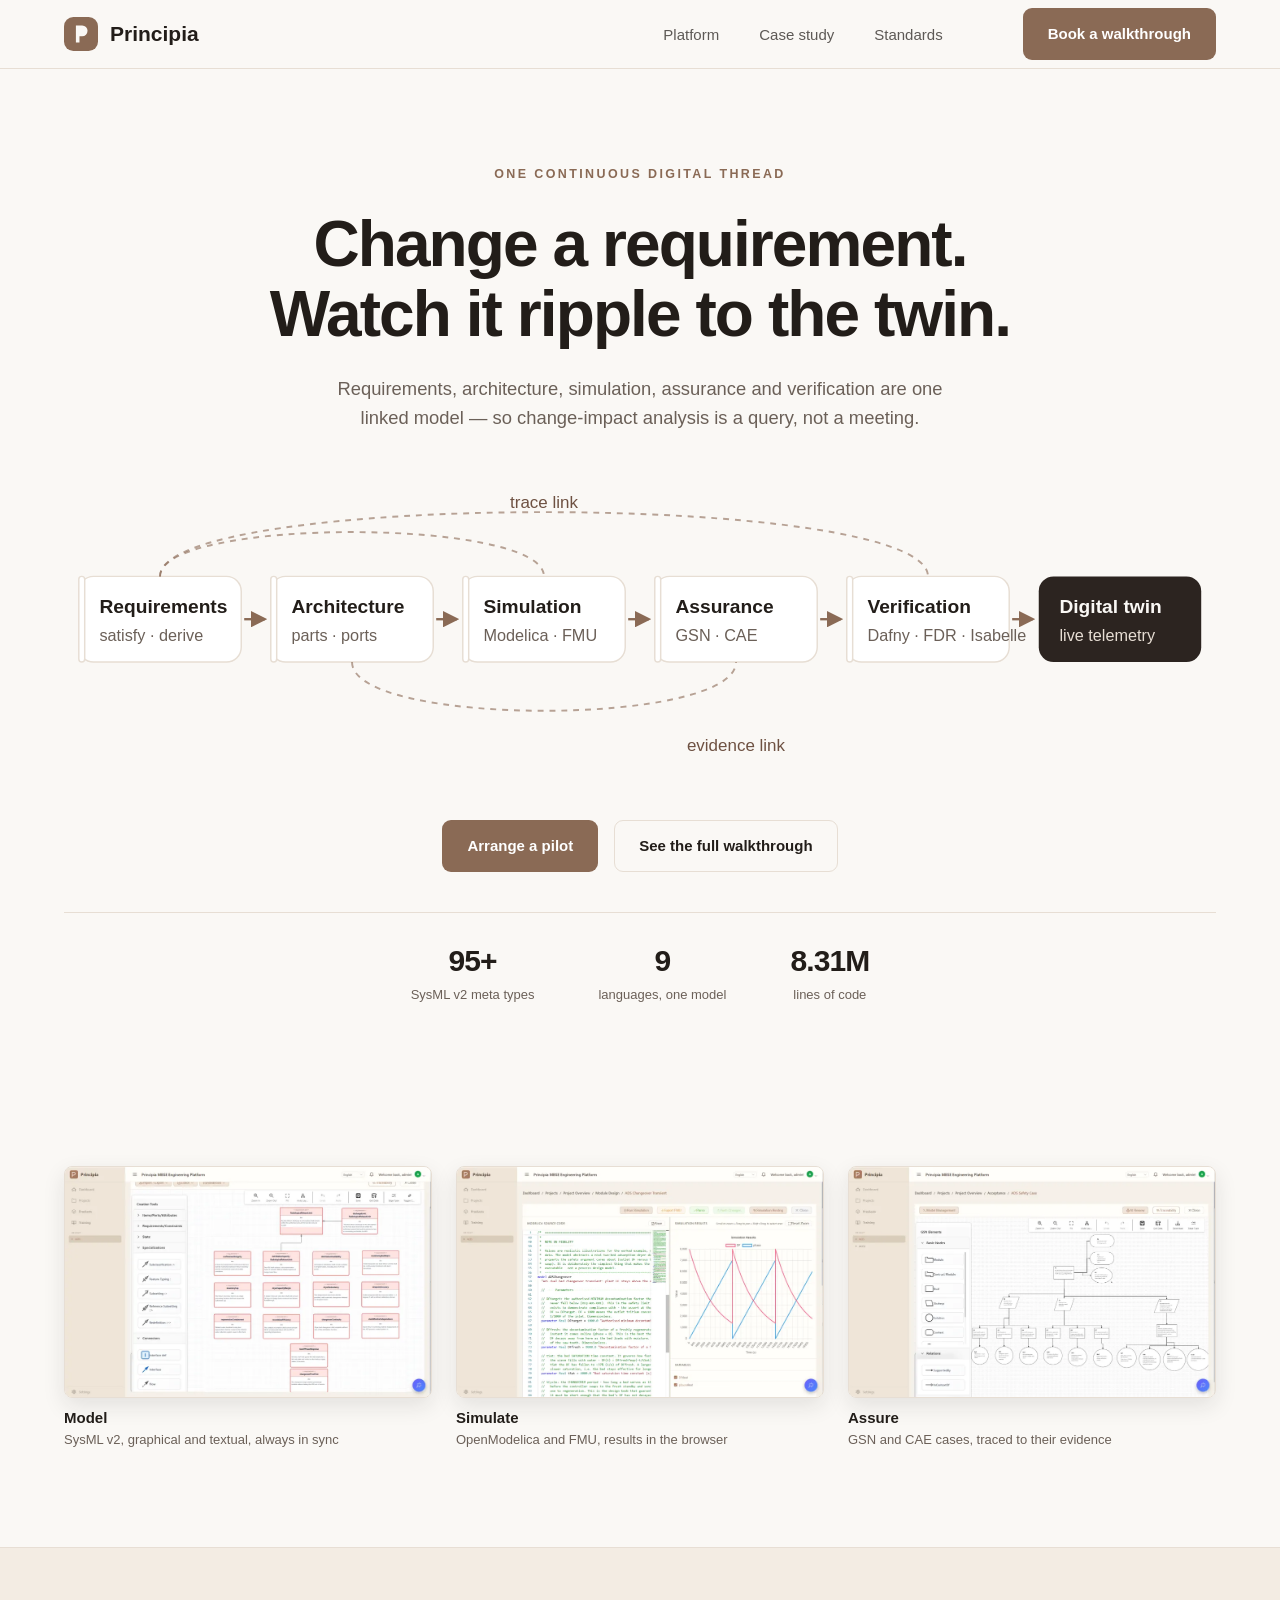
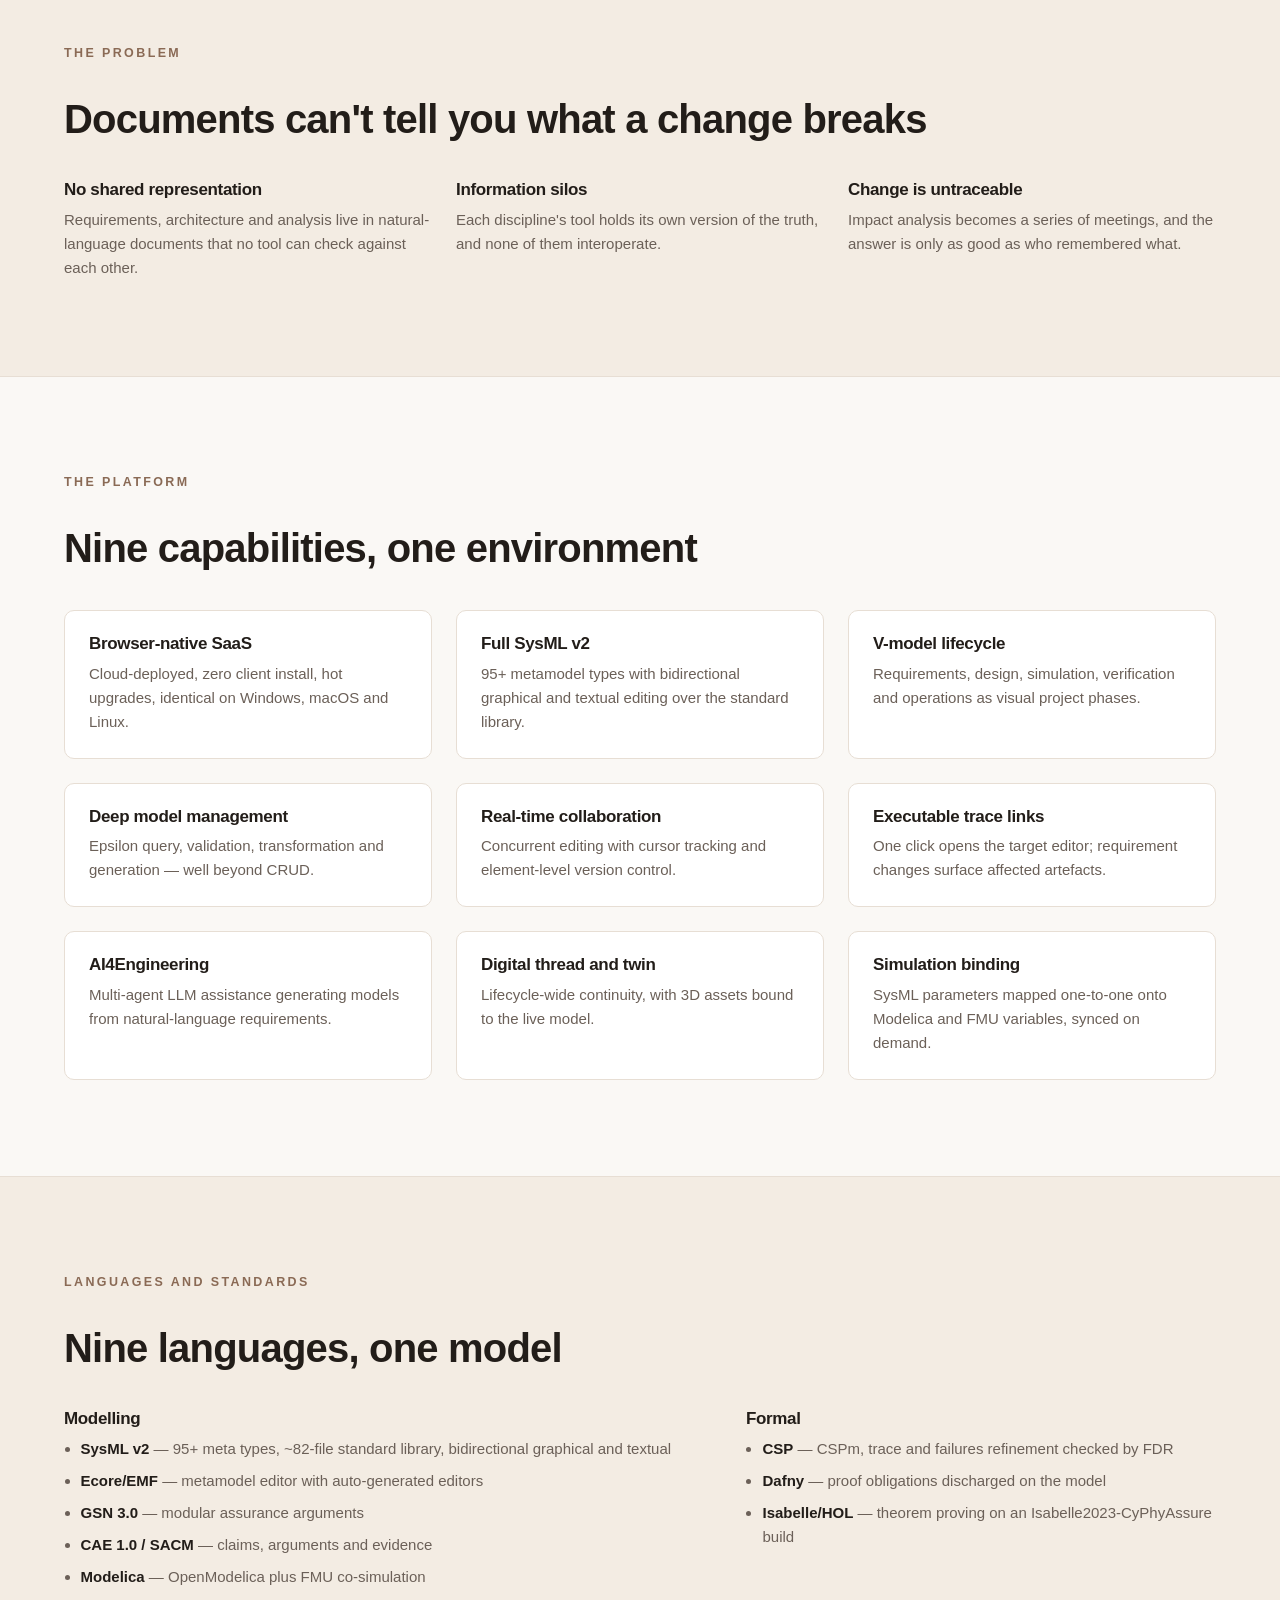
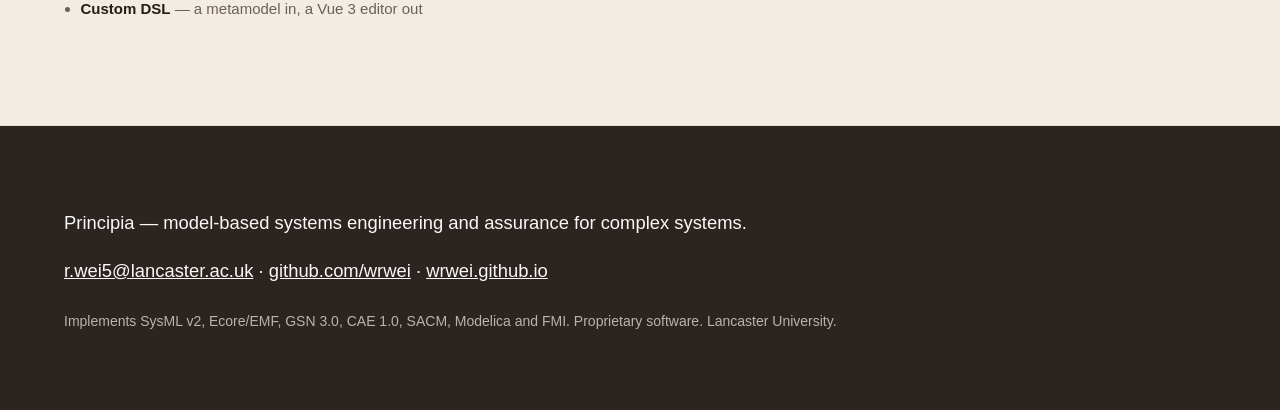
==== index.html @ 9bb29ae5 "feat: add proof strip, problem, capabilities and languages bands Co-Authored-By: Claude Opus 5 (1M c" ====
<!doctype html>
<html lang="en">
<head>
<meta charset="utf-8">
<meta name="viewport" content="width=device-width, initial-scale=1">
<meta name="color-scheme" content="light">
<title>Principia — MBSE and assurance for complex systems</title>
<meta name="description" content="A browser-based platform uniting SysML v2, Modelica simulation, assurance cases and formal verification in one continuous digital thread with executable traceability.">
<link rel="canonical" href="https://wrwei.github.io/Principia/">
<meta property="og:type" content="website">
<meta property="og:title" content="Principia — MBSE and assurance for complex systems">
<meta property="og:description" content="One continuous digital thread from requirements to digital twin. SysML v2, Modelica, GSN, CSP, Dafny and Isabelle in a single browser-based platform.">
<meta property="og:image" content="https://wrwei.github.io/Principia/assets/img/og-card.png">
<meta property="og:url" content="https://wrwei.github.io/Principia/">
<meta name="twitter:card" content="summary_large_image">
<link rel="icon" href="assets/img/favicon.svg" type="image/svg+xml">
<link rel="stylesheet" href="assets/css/tokens.css">
<link rel="stylesheet" href="assets/css/site.css">
</head>
<body>
<a class="skip-link" href="#main">Skip to content</a>
<!-- nav:start -->
<header class="nav">
  <div class="container nav__inner">
    <a class="nav__brand" href="index.html">
      <img src="assets/img/logo.svg" alt="" width="34" height="34">Principia
    </a>
    <button class="nav__toggle" id="nav-toggle" type="button"
            aria-expanded="false" aria-controls="nav-links">Menu</button>
    <ul class="nav__links" id="nav-links">
      <li><a href="index.html#platform">Platform</a></li>
      <li><a href="case-study.html">Case study</a></li>
      <li><a href="index.html#standards">Standards</a></li>
    </ul>
    <a class="btn nav__cta" href="mailto:r.wei5@lancaster.ac.uk?subject=Principia%20walkthrough">Book a walkthrough</a>
  </div>
</header>
<!-- nav:end -->
<main id="main">

<section class="hero" id="platform">
  <div class="container">
    <p class="eyebrow">One continuous digital thread</p>
    <h1>Change a requirement.<br>Watch it ripple to the twin.</h1>
    <p class="hero__lead">Requirements, architecture, simulation, assurance and
      verification are one linked model — so change-impact analysis is a query,
      not a meeting.</p>

    <svg class="hero__diagram" viewBox="0 0 780 208" role="img"
         aria-label="Requirements, architecture, simulation, assurance and verification link forward to a digital twin, with trace and evidence links connecting non-adjacent stages.">
      <defs>
        <marker id="arrow" markerWidth="7" markerHeight="7" refX="6" refY="3.5" orient="auto">
          <path d="M0,0 L7,3.5 L0,7 z" class="hero__arrowhead" />
        </marker>
      </defs>
      <g class="hero__node">
        <rect x="10" y="70" width="110" height="58" rx="10" />
        <rect x="10" y="70" width="4" height="58" rx="2" class="hero__rule" />
        <text x="24" y="95">Requirements</text>
        <text x="24" y="114" class="hero__sub">satisfy · derive</text>
      </g>
      <g class="hero__node">
        <rect x="140" y="70" width="110" height="58" rx="10" />
        <rect x="140" y="70" width="4" height="58" rx="2" class="hero__rule" />
        <text x="154" y="95">Architecture</text>
        <text x="154" y="114" class="hero__sub">parts · ports</text>
      </g>
      <g class="hero__node">
        <rect x="270" y="70" width="110" height="58" rx="10" />
        <rect x="270" y="70" width="4" height="58" rx="2" class="hero__rule" />
        <text x="284" y="95">Simulation</text>
        <text x="284" y="114" class="hero__sub">Modelica · FMU</text>
      </g>
      <g class="hero__node">
        <rect x="400" y="70" width="110" height="58" rx="10" />
        <rect x="400" y="70" width="4" height="58" rx="2" class="hero__rule" />
        <text x="414" y="95">Assurance</text>
        <text x="414" y="114" class="hero__sub">GSN · CAE</text>
      </g>
      <g class="hero__node">
        <rect x="530" y="70" width="110" height="58" rx="10" />
        <rect x="530" y="70" width="4" height="58" rx="2" class="hero__rule" />
        <text x="544" y="95">Verification</text>
        <text x="544" y="114" class="hero__sub">Dafny · FDR · Isabelle</text>
      </g>
      <g class="hero__node hero__node--twin">
        <rect x="660" y="70" width="110" height="58" rx="10" />
        <text x="674" y="95">Digital twin</text>
        <text x="674" y="114" class="hero__sub">live telemetry</text>
      </g>
      <g class="hero__flow">
        <path d="M122,99 L136,99" /><path d="M252,99 L266,99" />
        <path d="M382,99 L396,99" /><path d="M512,99 L526,99" />
        <path d="M642,99 L656,99" />
      </g>
      <g class="hero__arc">
        <path d="M65,70 C65,30 325,30 325,70" />
        <path d="M195,128 C195,172 455,172 455,128" />
        <path d="M65,70 C65,12 585,12 585,70" />
      </g>
      <text x="325" y="24" class="hero__annot">trace link</text>
      <text x="455" y="188" class="hero__annot">evidence link</text>
    </svg>

    <p class="hero__actions">
      <a class="btn" href="mailto:r.wei5@lancaster.ac.uk?subject=Principia%20pilot">Arrange a pilot</a>
      <a class="btn btn--ghost" href="case-study.html">See the full walkthrough</a>
    </p>

    <dl class="stats">
      <div class="stats__item"><dd><b>95+</b></dd><dt>SysML v2 meta types</dt></div>
      <div class="stats__item"><dd><b>9</b></dd><dt>languages, one model</dt></div>
      <div class="stats__item"><dd><b>8.31M</b></dd><dt>lines of code</dt></div>
    </dl>
  </div>
</section>

<section class="band shots">
  <div class="container shots__grid">
    <figure class="shot">
      <img srcset="assets/img/shots/requirements-editor-900.webp 900w,
                   assets/img/shots/requirements-editor-1600.webp 1600w"
           sizes="(max-width: 820px) 100vw, 33vw"
           src="assets/img/shots/requirements-editor-900.webp"
           width="1600" height="1007" loading="lazy" decoding="async"
           alt="SysML v2 requirements editor with drag-and-drop nodes and satisfy relations">
      <figcaption><b>Model</b>SysML v2, graphical and textual, always in sync</figcaption>
    </figure>
    <figure class="shot">
      <img srcset="assets/img/shots/modelica-sim-900.webp 900w,
                   assets/img/shots/modelica-sim-1600.webp 1600w"
           sizes="(max-width: 820px) 100vw, 33vw"
           src="assets/img/shots/modelica-sim-900.webp"
           width="1600" height="1007" loading="lazy" decoding="async"
           alt="OpenModelica simulation authored in the browser with results plotted">
      <figcaption><b>Simulate</b>OpenModelica and FMU, results in the browser</figcaption>
    </figure>
    <figure class="shot">
      <img srcset="assets/img/shots/gsn-900.webp 900w,
                   assets/img/shots/gsn-1600.webp 1600w"
           sizes="(max-width: 820px) 100vw, 33vw"
           src="assets/img/shots/gsn-900.webp"
           width="1600" height="1007" loading="lazy" decoding="async"
           alt="Goal Structuring Notation safety case with goals, strategies and solutions">
      <figcaption><b>Assure</b>GSN and CAE cases, traced to their evidence</figcaption>
    </figure>
  </div>
</section>

<section class="band band--sand problem">
  <div class="container">
    <p class="eyebrow">The problem</p>
    <h2>Documents can't tell you what a change breaks</h2>
    <div class="problem__grid">
      <div><h3>No shared representation</h3><p>Requirements, architecture and
        analysis live in natural-language documents that no tool can check
        against each other.</p></div>
      <div><h3>Information silos</h3><p>Each discipline's tool holds its own
        version of the truth, and none of them interoperate.</p></div>
      <div><h3>Change is untraceable</h3><p>Impact analysis becomes a series of
        meetings, and the answer is only as good as who remembered what.</p></div>
    </div>
  </div>
</section>

<section class="band caps">
  <div class="container">
    <p class="eyebrow">The platform</p>
    <h2>Nine capabilities, one environment</h2>
    <ul class="grid-9">
      <li><h3>Browser-native SaaS</h3><p>Cloud-deployed, zero client install,
        hot upgrades, identical on Windows, macOS and Linux.</p></li>
      <li><h3>Full SysML v2</h3><p>95+ metamodel types with bidirectional
        graphical and textual editing over the standard library.</p></li>
      <li><h3>V-model lifecycle</h3><p>Requirements, design, simulation,
        verification and operations as visual project phases.</p></li>
      <li><h3>Deep model management</h3><p>Epsilon query, validation,
        transformation and generation — well beyond CRUD.</p></li>
      <li><h3>Real-time collaboration</h3><p>Concurrent editing with cursor
        tracking and element-level version control.</p></li>
      <li><h3>Executable trace links</h3><p>One click opens the target editor;
        requirement changes surface affected artefacts.</p></li>
      <li><h3>AI4Engineering</h3><p>Multi-agent LLM assistance generating models
        from natural-language requirements.</p></li>
      <li><h3>Digital thread and twin</h3><p>Lifecycle-wide continuity, with 3D
        assets bound to the live model.</p></li>
      <li><h3>Simulation binding</h3><p>SysML parameters mapped one-to-one onto
        Modelica and FMU variables, synced on demand.</p></li>
    </ul>
  </div>
</section>

<section class="band band--sand langs" id="standards">
  <div class="container">
    <p class="eyebrow">Languages and standards</p>
    <h2>Nine languages, one model</h2>
    <div class="langs__grid">
      <div>
        <h3>Modelling</h3>
        <ul>
          <li><b>SysML v2</b> — 95+ meta types, ~82-file standard library,
            bidirectional graphical and textual</li>
          <li><b>Ecore/EMF</b> — metamodel editor with auto-generated editors</li>
          <li><b>GSN 3.0</b> — modular assurance arguments</li>
          <li><b>CAE 1.0 / SACM</b> — claims, arguments and evidence</li>
          <li><b>Modelica</b> — OpenModelica plus FMU co-simulation</li>
          <li><b>Custom DSL</b> — a metamodel in, a Vue 3 editor out</li>
        </ul>
      </div>
      <div>
        <h3>Formal</h3>
        <ul>
          <li><b>CSP</b> — CSPm, trace and failures refinement checked by FDR</li>
          <li><b>Dafny</b> — proof obligations discharged on the model</li>
          <li><b>Isabelle/HOL</b> — theorem proving on an Isabelle2023-CyPhyAssure build</li>
        </ul>
      </div>
    </div>
  </div>
</section>

</main>
<!-- footer:start -->
<footer class="footer">
  <div class="container">
    <p>Principia — model-based systems engineering and assurance for complex systems.</p>
    <p><a href="mailto:r.wei5@lancaster.ac.uk">r.wei5@lancaster.ac.uk</a> ·
       <a href="https://github.com/wrwei">github.com/wrwei</a> ·
       <a href="https://wrwei.github.io">wrwei.github.io</a></p>
    <p class="footer__meta">Implements SysML v2, Ecore/EMF, GSN 3.0, CAE 1.0, SACM,
       Modelica and FMI. Proprietary software. Lancaster University.</p>
  </div>
</footer>
<!-- footer:end -->
<script src="assets/js/site.js" defer></script>
</body>
</html>
---- assets/css/tokens.css ----
/* Design tokens. The only file in this project permitted to contain hex
   colour literals — tools/check-site.py enforces that. Contrast ratios in
   the comments are measured against --cream and re-verified by the checker. */
:root {
  color-scheme: light;

  --cream: #FAF8F5;
  --sand: #F3ECE3;
  --card: #FFFFFF;
  --line: #E7DED4;
  --dark: #2C2420;
  --ink: #221D19;        /* 15.75:1 */
  --ink-2: #6B6058;      /*  5.76:1 */
  --brown: #8A6A55;      /*  4.64:1 */
  --brown-dark: #6E5142; /*  6.79:1 */
  --tick: #3D6E49;       /*  5.62:1 */

  --step-hero: clamp(2.5rem, 1.6rem + 4.2vw, 4rem);
  --step-h2: clamp(1.75rem, 1.3rem + 2vw, 2.5rem);
  --step-body: clamp(1rem, 0.95rem + 0.25vw, 1.1875rem);
  --step-ui: 0.9375rem;
  --step-eyebrow: 0.78rem;

  --container: 1200px;
  --prose: 68ch;

  --space-1: 4px;  --space-2: 8px;  --space-3: 16px;
  --space-4: 24px; --space-5: 40px; --space-6: 64px; --space-7: 96px;

  --radius-sm: 8px; --radius: 10px; --radius-lg: 12px;
  --shadow-shot: 0 8px 22px rgb(34 29 25 / 0.10);
  --shadow-hero: 0 18px 44px rgb(34 29 25 / 0.19);

  --font: -apple-system, BlinkMacSystemFont, "Segoe UI", Helvetica, Arial,
          "Helvetica Neue", sans-serif;
}

*, *::before, *::after { box-sizing: border-box; }

body {
  margin: 0;
  background: var(--cream);
  color: var(--ink);
  font-family: var(--font);
  font-size: var(--step-body);
  line-height: 1.6;
  -webkit-font-smoothing: antialiased;
}

img, svg { max-width: 100%; }
h1, h2, h3 { line-height: 1.1; letter-spacing: -0.02em; }
h1 { font-size: var(--step-hero); letter-spacing: -0.03em; }
h2 { font-size: var(--step-h2); }

a { color: var(--brown-dark); }

.visually-hidden {
  position: absolute; width: 1px; height: 1px; padding: 0;
  margin: -1px; overflow: hidden; clip: rect(0 0 0 0); white-space: nowrap;
  border: 0;
}

.skip-link {
  position: absolute; left: var(--space-3); top: -3rem;
  background: var(--dark); color: var(--cream);
  padding: var(--space-2) var(--space-3); border-radius: var(--radius-sm);
  z-index: 10; transition: top 120ms ease;
}
.skip-link:focus { top: var(--space-3); }

:focus-visible { outline: 2px solid var(--brown-dark); outline-offset: 2px; }

@media (prefers-reduced-motion: reduce) {
  *, *::before, *::after {
    animation-duration: 0.01ms !important;
    transition-duration: 0.01ms !important;
  }
}
---- assets/css/site.css ----
/* Site components. Colours come only from var() — tokens.css owns every hex. */

/* --- layout primitives --------------------------------------------------- */

.container { width: 100%; max-width: var(--container); margin: 0 auto;
             padding: 0 var(--space-4); }
.band { padding: var(--space-7) 0; }
.band--sand { background: var(--sand); border-block: 1px solid var(--line); }
.band--dark { background: var(--dark); color: var(--cream); }
.band__lead { max-width: var(--prose); color: var(--ink-2); }

.eyebrow { font-size: var(--step-eyebrow); letter-spacing: 2.4px;
           text-transform: uppercase; font-weight: 700; color: var(--brown);
           margin: 0 0 var(--space-4); }

.btn { display: inline-block; background: var(--brown); color: var(--card);
       text-decoration: none; font-size: var(--step-ui); font-weight: 600;
       padding: 13px 24px; border-radius: 9px; border: 1px solid transparent; }
.btn:hover { background: var(--brown-dark); }
.btn--ghost { background: transparent; color: var(--ink); border-color: var(--line); }
.btn--ghost:hover { background: var(--card); }

/* --- navigation ---------------------------------------------------------- */

.nav { position: sticky; top: 0; z-index: 5; background: var(--cream);
       border-bottom: 1px solid var(--line); }
.nav__inner { display: flex; align-items: center; gap: var(--space-5);
              min-height: 68px; }
.nav__brand { display: flex; align-items: center; gap: 12px; font-weight: 700;
              font-size: 1.3125rem; text-decoration: none; color: var(--ink); }
.nav__brand img { width: 34px; height: 34px; }
.nav__links { display: flex; gap: var(--space-5); margin-left: auto;
              list-style: none; padding: 0; }
.nav__links a { font-size: var(--step-ui); color: var(--ink);
                text-decoration: none; opacity: 0.72; }
.nav__links a:hover { opacity: 1; }
.nav__cta { margin-left: var(--space-5); }
.nav__toggle { display: none; }

@media (max-width: 820px) {
  .nav__toggle { display: block; margin-left: auto; background: none;
                 border: 1px solid var(--line); border-radius: var(--radius-sm);
                 padding: 8px 12px; font-size: var(--step-ui); color: var(--ink); }
  .nav__links { display: none; }
  .nav__links[data-open="true"] { display: flex; flex-direction: column;
                                  position: absolute; inset-inline: 0; top: 68px;
                                  background: var(--cream); padding: var(--space-4);
                                  border-bottom: 1px solid var(--line); }
  .nav__cta { display: none; }
}

/* --- hero ---------------------------------------------------------------- */

.hero { padding: var(--space-7) 0 var(--space-6); text-align: center; }
.hero h1 { margin: 0 0 var(--space-4); }
.hero__lead { max-width: 620px; margin: 0 auto var(--space-5);
              color: var(--ink-2); }
.hero__diagram { display: block; width: 100%; margin: 0 auto var(--space-5); }
.hero__node rect { fill: var(--card); stroke: var(--line); }
.hero__node text { font: 700 13px var(--font); fill: var(--ink); }
.hero__node .hero__sub { font: 400 11px var(--font); fill: var(--ink-2); }
.hero__rule { fill: var(--brown); stroke: none; }
.hero__node--twin rect { fill: var(--dark); stroke: none; }
.hero__node--twin text { fill: var(--cream); }
.hero__node--twin .hero__sub { fill: var(--line); }
.hero__arrowhead { fill: var(--brown); }
.hero__flow path { stroke: var(--brown); stroke-width: 1.6; fill: none;
                   marker-end: url(#arrow); }
.hero__arc path { stroke: var(--brown); stroke-width: 1.3; stroke-dasharray: 4 4;
                  fill: none; opacity: 0.6; }
.hero__annot { font: 400 11.5px var(--font); fill: var(--brown-dark);
               text-anchor: middle; }
.hero__actions { margin: 0 0 var(--space-5); display: flex; gap: var(--space-3);
                 justify-content: center; flex-wrap: wrap; }

.stats { display: flex; justify-content: center; gap: var(--space-6);
         flex-wrap: wrap; margin: 0; padding-top: var(--space-4);
         border-top: 1px solid var(--line); }
.stats__item { text-align: center; }
.stats dd { margin: 0; }
.stats b { font-size: 1.875rem; letter-spacing: -0.03em; }
.stats dt { font-size: 0.8125rem; color: var(--ink-2); }

/* --- proof strip, problem, capabilities, languages ----------------------- */

.shots__grid, .problem__grid, .langs__grid {
  display: grid; gap: var(--space-4);
}
.shots__grid { grid-template-columns: repeat(3, 1fr); }
.problem__grid { grid-template-columns: repeat(3, 1fr); margin-top: var(--space-5); }
.langs__grid { grid-template-columns: 1.4fr 1fr; margin-top: var(--space-5); }

.shot { margin: 0; }
.shot img { width: 100%; height: auto; border: 1px solid var(--line);
            border-radius: var(--radius-sm); box-shadow: var(--shadow-shot);
            display: block; }
.shot figcaption { font-size: 0.8125rem; color: var(--ink-2);
                   margin-top: var(--space-2); }
.shot figcaption b { display: block; font-size: var(--step-ui); color: var(--ink); }

.grid-9 { list-style: none; padding: 0; margin: var(--space-5) 0 0;
          display: grid; grid-template-columns: repeat(3, 1fr); gap: var(--space-4); }
.grid-9 li { background: var(--card); border: 1px solid var(--line);
             border-radius: var(--radius); padding: var(--space-4); }
.grid-9 h3, .problem__grid h3, .langs__grid h3 { margin: 0 0 var(--space-2);
                                                  font-size: 1.0625rem; }
.grid-9 p, .problem__grid p { margin: 0; color: var(--ink-2);
                              font-size: 0.9375rem; }
.langs__grid ul { margin: 0; padding-left: 1.1em; color: var(--ink-2);
                  font-size: 0.9375rem; }
.langs__grid li { margin-bottom: var(--space-2); }
.langs__grid b { color: var(--ink); }

@media (max-width: 820px) {
  .shots__grid, .problem__grid, .grid-9, .langs__grid {
    grid-template-columns: 1fr;
  }
}

/* --- footer -------------------------------------------------------------- */

.footer { background: var(--dark); color: var(--cream); padding: var(--space-6) 0; }
.footer a { color: var(--cream); }
.footer__meta { font-size: 0.875rem; opacity: 0.68; margin-top: var(--space-4); }
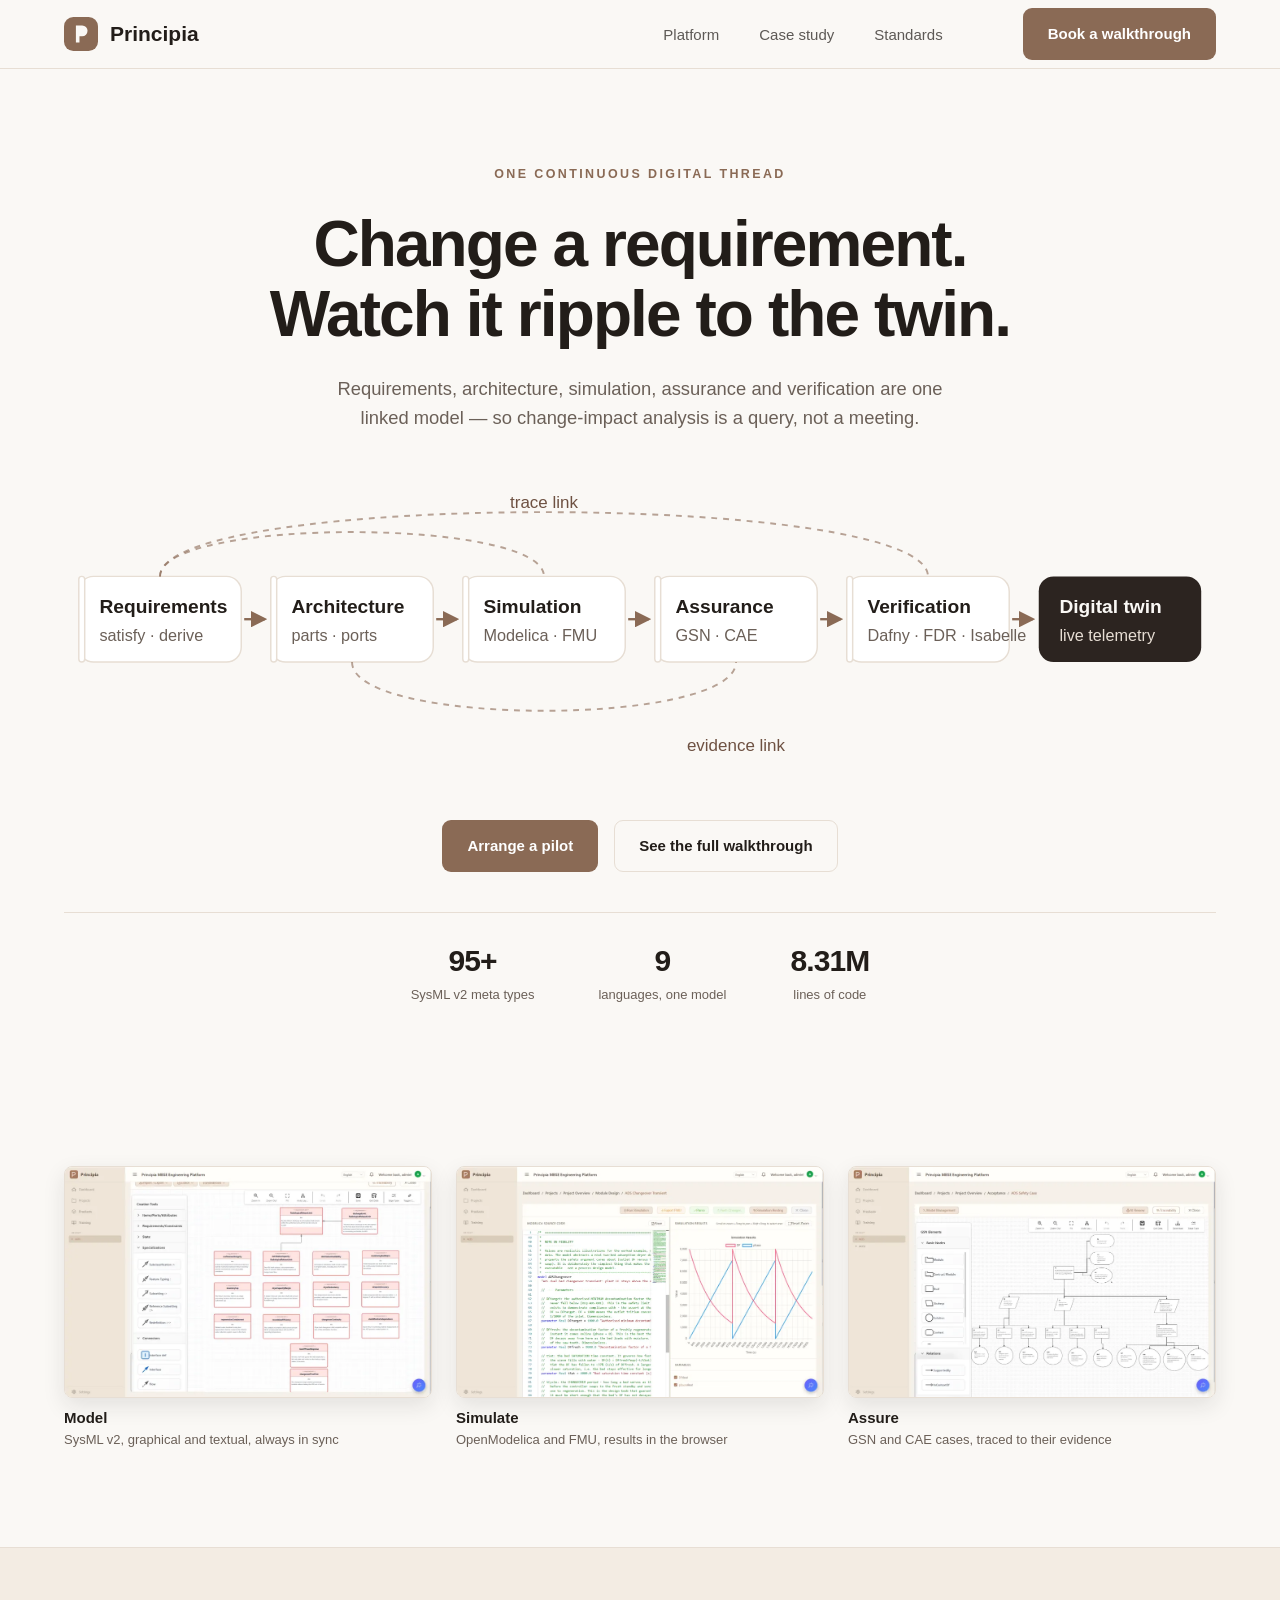
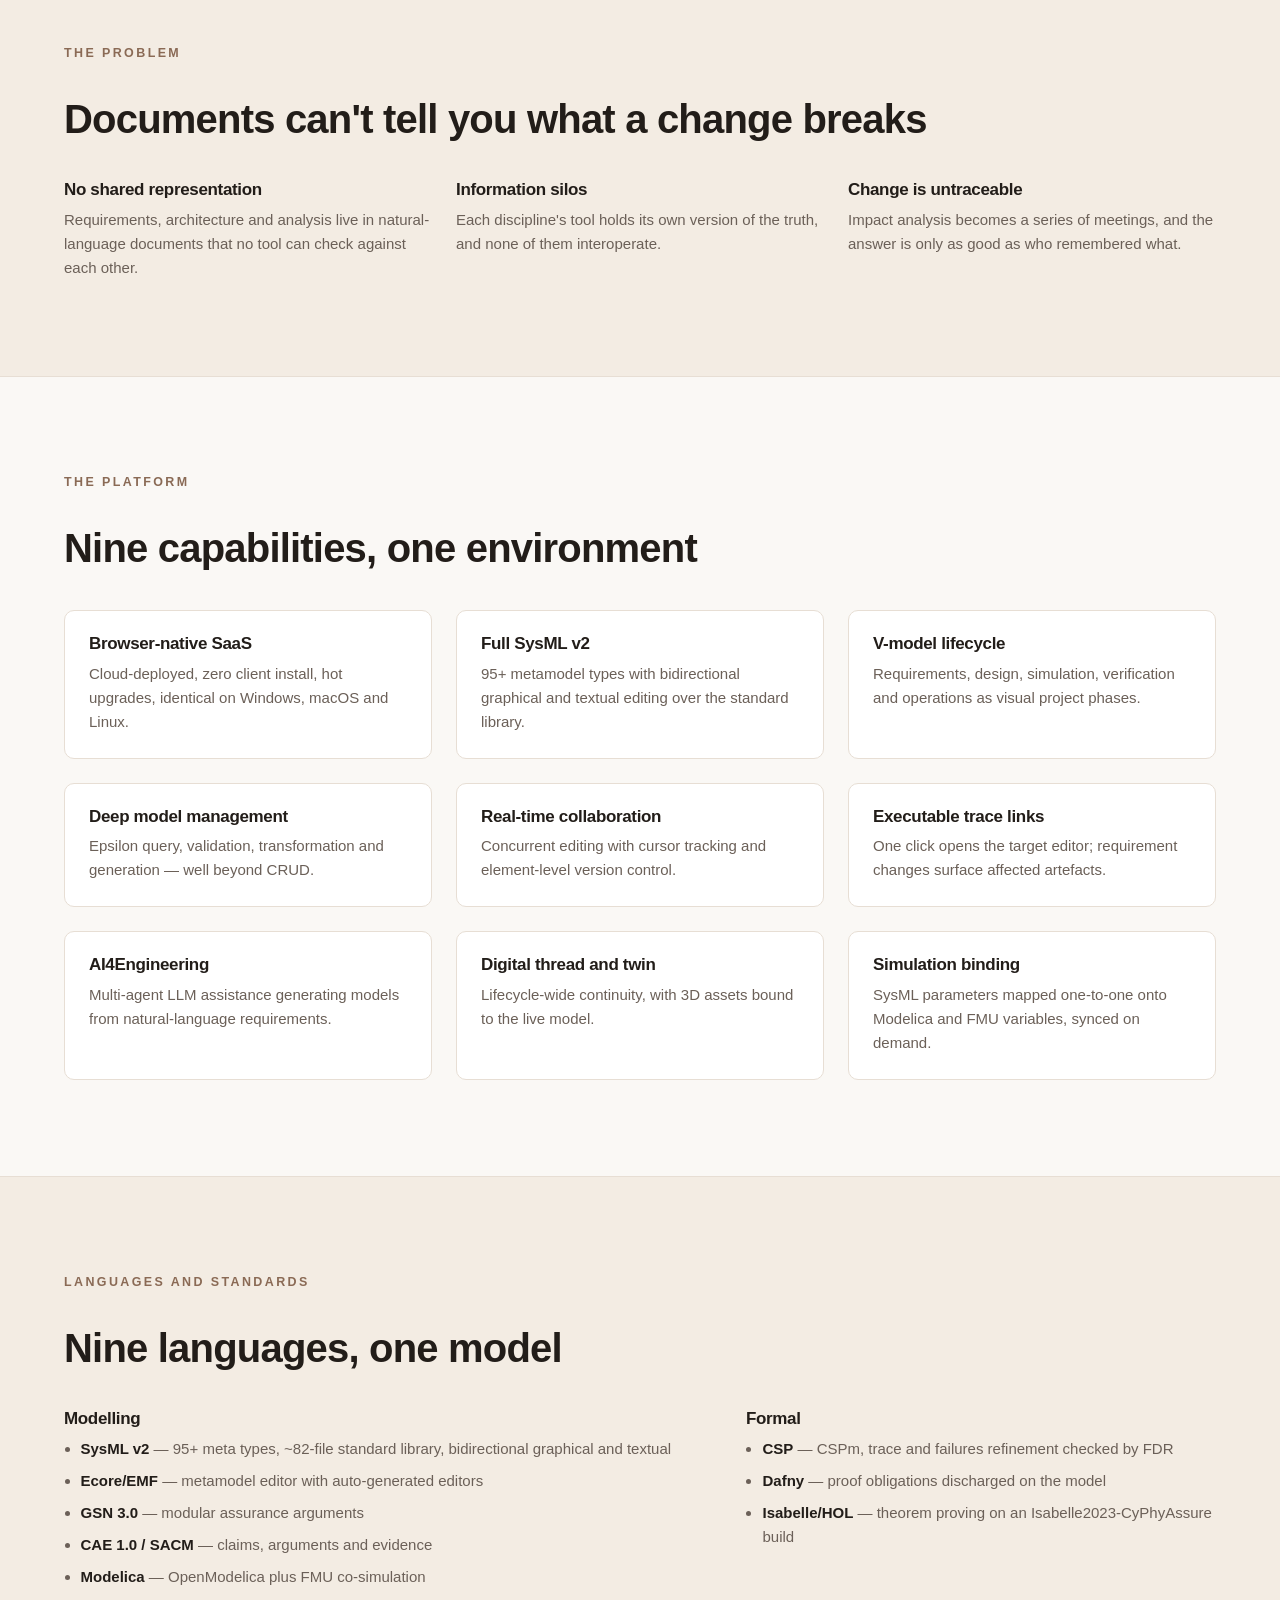
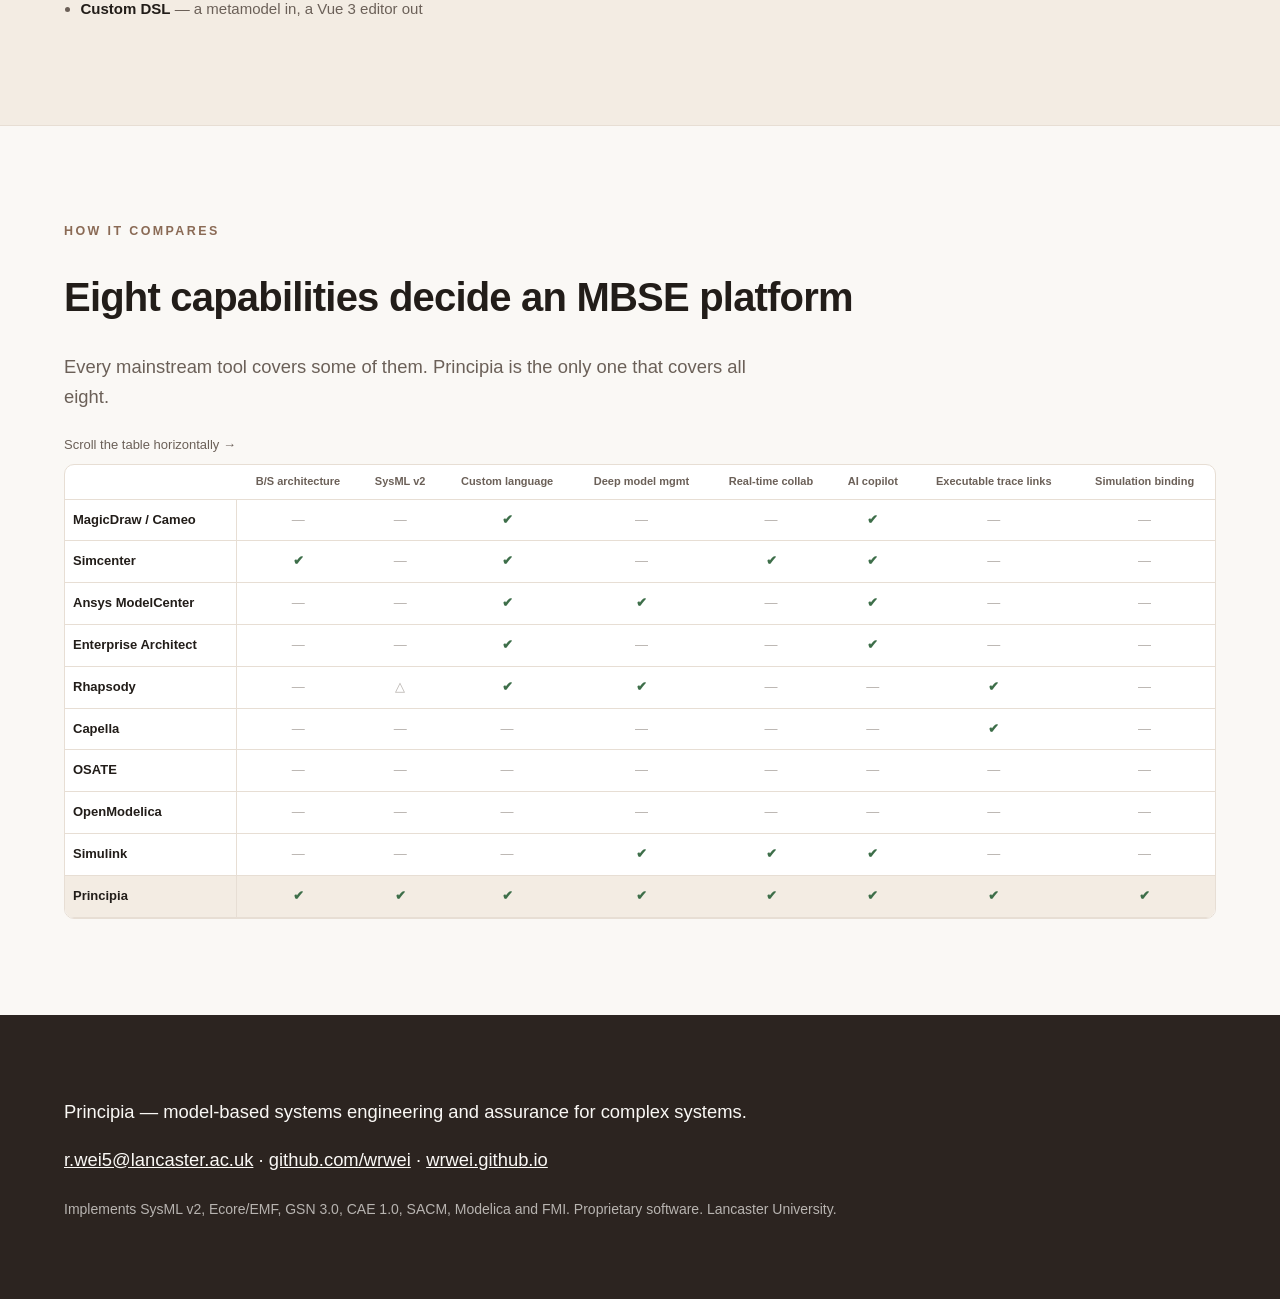
==== commit 2101e1e5: "feat: add capability matrix with sticky first column Co-Authored-By: Claude Opus 5 (1M context) <nor" ====
--- a/index.html
+++ b/index.html
@@ -219,6 +219,148 @@
   </div>
 </section>
 
+<section class="band matrix-band">
+  <div class="container">
+    <p class="eyebrow">How it compares</p>
+    <h2>Eight capabilities decide an MBSE platform</h2>
+    <p class="band__lead">Every mainstream tool covers some of them. Principia is
+      the only one that covers all eight.</p>
+    <p class="matrix__hint" id="matrix-hint">Scroll the table horizontally &rarr;</p>
+    <div class="matrix-scroll" id="matrix-scroll" tabindex="0" role="region"
+         aria-label="MBSE tool capability comparison, scrollable">
+      <table class="matrix">
+        <caption class="visually-hidden">Capability comparison across ten MBSE
+          tools and eight criteria</caption>
+        <thead>
+          <tr>
+            <td></td>
+            <th scope="col">B/S architecture</th>
+            <th scope="col">SysML v2</th>
+            <th scope="col">Custom language</th>
+            <th scope="col">Deep model mgmt</th>
+            <th scope="col">Real-time collab</th>
+            <th scope="col">AI copilot</th>
+            <th scope="col">Executable trace links</th>
+            <th scope="col">Simulation binding</th>
+          </tr>
+        </thead>
+        <tbody>
+          <tr>
+            <th scope="row">MagicDraw / Cameo</th>
+            <td><span class="no" aria-hidden="true">—</span><span class="visually-hidden">not supported</span></td>
+            <td><span class="no" aria-hidden="true">—</span><span class="visually-hidden">not supported</span></td>
+            <td><span class="tick" aria-hidden="true">✔</span><span class="visually-hidden">supported</span></td>
+            <td><span class="no" aria-hidden="true">—</span><span class="visually-hidden">not supported</span></td>
+            <td><span class="no" aria-hidden="true">—</span><span class="visually-hidden">not supported</span></td>
+            <td><span class="tick" aria-hidden="true">✔</span><span class="visually-hidden">supported</span></td>
+            <td><span class="no" aria-hidden="true">—</span><span class="visually-hidden">not supported</span></td>
+            <td><span class="no" aria-hidden="true">—</span><span class="visually-hidden">not supported</span></td>
+          </tr>
+          <tr>
+            <th scope="row">Simcenter</th>
+            <td><span class="tick" aria-hidden="true">✔</span><span class="visually-hidden">supported</span></td>
+            <td><span class="no" aria-hidden="true">—</span><span class="visually-hidden">not supported</span></td>
+            <td><span class="tick" aria-hidden="true">✔</span><span class="visually-hidden">supported</span></td>
+            <td><span class="no" aria-hidden="true">—</span><span class="visually-hidden">not supported</span></td>
+            <td><span class="tick" aria-hidden="true">✔</span><span class="visually-hidden">supported</span></td>
+            <td><span class="tick" aria-hidden="true">✔</span><span class="visually-hidden">supported</span></td>
+            <td><span class="no" aria-hidden="true">—</span><span class="visually-hidden">not supported</span></td>
+            <td><span class="no" aria-hidden="true">—</span><span class="visually-hidden">not supported</span></td>
+          </tr>
+          <tr>
+            <th scope="row">Ansys ModelCenter</th>
+            <td><span class="no" aria-hidden="true">—</span><span class="visually-hidden">not supported</span></td>
+            <td><span class="no" aria-hidden="true">—</span><span class="visually-hidden">not supported</span></td>
+            <td><span class="tick" aria-hidden="true">✔</span><span class="visually-hidden">supported</span></td>
+            <td><span class="tick" aria-hidden="true">✔</span><span class="visually-hidden">supported</span></td>
+            <td><span class="no" aria-hidden="true">—</span><span class="visually-hidden">not supported</span></td>
+            <td><span class="tick" aria-hidden="true">✔</span><span class="visually-hidden">supported</span></td>
+            <td><span class="no" aria-hidden="true">—</span><span class="visually-hidden">not supported</span></td>
+            <td><span class="no" aria-hidden="true">—</span><span class="visually-hidden">not supported</span></td>
+          </tr>
+          <tr>
+            <th scope="row">Enterprise Architect</th>
+            <td><span class="no" aria-hidden="true">—</span><span class="visually-hidden">not supported</span></td>
+            <td><span class="no" aria-hidden="true">—</span><span class="visually-hidden">not supported</span></td>
+            <td><span class="tick" aria-hidden="true">✔</span><span class="visually-hidden">supported</span></td>
+            <td><span class="no" aria-hidden="true">—</span><span class="visually-hidden">not supported</span></td>
+            <td><span class="no" aria-hidden="true">—</span><span class="visually-hidden">not supported</span></td>
+            <td><span class="tick" aria-hidden="true">✔</span><span class="visually-hidden">supported</span></td>
+            <td><span class="no" aria-hidden="true">—</span><span class="visually-hidden">not supported</span></td>
+            <td><span class="no" aria-hidden="true">—</span><span class="visually-hidden">not supported</span></td>
+          </tr>
+          <tr>
+            <th scope="row">Rhapsody</th>
+            <td><span class="no" aria-hidden="true">—</span><span class="visually-hidden">not supported</span></td>
+            <td><span class="no" aria-hidden="true">△</span><span class="visually-hidden">partial</span></td>
+            <td><span class="tick" aria-hidden="true">✔</span><span class="visually-hidden">supported</span></td>
+            <td><span class="tick" aria-hidden="true">✔</span><span class="visually-hidden">supported</span></td>
+            <td><span class="no" aria-hidden="true">—</span><span class="visually-hidden">not supported</span></td>
+            <td><span class="no" aria-hidden="true">—</span><span class="visually-hidden">not supported</span></td>
+            <td><span class="tick" aria-hidden="true">✔</span><span class="visually-hidden">supported</span></td>
+            <td><span class="no" aria-hidden="true">—</span><span class="visually-hidden">not supported</span></td>
+          </tr>
+          <tr>
+            <th scope="row">Capella</th>
+            <td><span class="no" aria-hidden="true">—</span><span class="visually-hidden">not supported</span></td>
+            <td><span class="no" aria-hidden="true">—</span><span class="visually-hidden">not supported</span></td>
+            <td><span class="no" aria-hidden="true">—</span><span class="visually-hidden">not supported</span></td>
+            <td><span class="no" aria-hidden="true">—</span><span class="visually-hidden">not supported</span></td>
+            <td><span class="no" aria-hidden="true">—</span><span class="visually-hidden">not supported</span></td>
+            <td><span class="no" aria-hidden="true">—</span><span class="visually-hidden">not supported</span></td>
+            <td><span class="tick" aria-hidden="true">✔</span><span class="visually-hidden">supported</span></td>
+            <td><span class="no" aria-hidden="true">—</span><span class="visually-hidden">not supported</span></td>
+          </tr>
+          <tr>
+            <th scope="row">OSATE</th>
+            <td><span class="no" aria-hidden="true">—</span><span class="visually-hidden">not supported</span></td>
+            <td><span class="no" aria-hidden="true">—</span><span class="visually-hidden">not supported</span></td>
+            <td><span class="no" aria-hidden="true">—</span><span class="visually-hidden">not supported</span></td>
+            <td><span class="no" aria-hidden="true">—</span><span class="visually-hidden">not supported</span></td>
+            <td><span class="no" aria-hidden="true">—</span><span class="visually-hidden">not supported</span></td>
+            <td><span class="no" aria-hidden="true">—</span><span class="visually-hidden">not supported</span></td>
+            <td><span class="no" aria-hidden="true">—</span><span class="visually-hidden">not supported</span></td>
+            <td><span class="no" aria-hidden="true">—</span><span class="visually-hidden">not supported</span></td>
+          </tr>
+          <tr>
+            <th scope="row">OpenModelica</th>
+            <td><span class="no" aria-hidden="true">—</span><span class="visually-hidden">not supported</span></td>
+            <td><span class="no" aria-hidden="true">—</span><span class="visually-hidden">not supported</span></td>
+            <td><span class="no" aria-hidden="true">—</span><span class="visually-hidden">not supported</span></td>
+            <td><span class="no" aria-hidden="true">—</span><span class="visually-hidden">not supported</span></td>
+            <td><span class="no" aria-hidden="true">—</span><span class="visually-hidden">not supported</span></td>
+            <td><span class="no" aria-hidden="true">—</span><span class="visually-hidden">not supported</span></td>
+            <td><span class="no" aria-hidden="true">—</span><span class="visually-hidden">not supported</span></td>
+            <td><span class="no" aria-hidden="true">—</span><span class="visually-hidden">not supported</span></td>
+          </tr>
+          <tr>
+            <th scope="row">Simulink</th>
+            <td><span class="no" aria-hidden="true">—</span><span class="visually-hidden">not supported</span></td>
+            <td><span class="no" aria-hidden="true">—</span><span class="visually-hidden">not supported</span></td>
+            <td><span class="no" aria-hidden="true">—</span><span class="visually-hidden">not supported</span></td>
+            <td><span class="tick" aria-hidden="true">✔</span><span class="visually-hidden">supported</span></td>
+            <td><span class="tick" aria-hidden="true">✔</span><span class="visually-hidden">supported</span></td>
+            <td><span class="tick" aria-hidden="true">✔</span><span class="visually-hidden">supported</span></td>
+            <td><span class="no" aria-hidden="true">—</span><span class="visually-hidden">not supported</span></td>
+            <td><span class="no" aria-hidden="true">—</span><span class="visually-hidden">not supported</span></td>
+          </tr>
+          <tr>
+            <th scope="row">Principia</th>
+            <td><span class="tick" aria-hidden="true">✔</span><span class="visually-hidden">supported</span></td>
+            <td><span class="tick" aria-hidden="true">✔</span><span class="visually-hidden">supported</span></td>
+            <td><span class="tick" aria-hidden="true">✔</span><span class="visually-hidden">supported</span></td>
+            <td><span class="tick" aria-hidden="true">✔</span><span class="visually-hidden">supported</span></td>
+            <td><span class="tick" aria-hidden="true">✔</span><span class="visually-hidden">supported</span></td>
+            <td><span class="tick" aria-hidden="true">✔</span><span class="visually-hidden">supported</span></td>
+            <td><span class="tick" aria-hidden="true">✔</span><span class="visually-hidden">supported</span></td>
+            <td><span class="tick" aria-hidden="true">✔</span><span class="visually-hidden">supported</span></td>
+          </tr>
+        </tbody>
+      </table>
+    </div>
+  </div>
+</section>
+
 </main>
 <!-- footer:start -->
 <footer class="footer">
--- a/assets/css/site.css
+++ b/assets/css/site.css
@@ -117,6 +117,27 @@
   }
 }
 
+/* --- capability matrix --------------------------------------------------- */
+
+.matrix__hint { font-size: 0.8125rem; color: var(--ink-2);
+                margin: var(--space-4) 0 var(--space-2); }
+.matrix-scroll { overflow-x: auto; -webkit-overflow-scrolling: touch;
+                 border: 1px solid var(--line); border-radius: var(--radius);
+                 background: var(--card); }
+.matrix { border-collapse: collapse; width: 100%; min-width: 760px;
+          font-size: 0.8125rem; }
+.matrix th, .matrix td { padding: 10px 8px; text-align: center;
+                         border-bottom: 1px solid var(--line); }
+.matrix thead th { font-size: 0.6875rem; line-height: 1.25;
+                   color: var(--ink-2); font-weight: 600; vertical-align: bottom; }
+.matrix th[scope="row"] { position: sticky; left: 0; background: var(--card);
+                          text-align: left; font-weight: 600; white-space: nowrap;
+                          border-right: 1px solid var(--line); }
+.matrix tbody tr:last-child th[scope="row"],
+.matrix tbody tr:last-child td { background: var(--sand); font-weight: 700; }
+.matrix .tick { color: var(--tick); font-weight: 700; }
+.matrix .no { color: var(--ink-2); opacity: 0.5; }
+
 /* --- footer -------------------------------------------------------------- */
 
 .footer { background: var(--dark); color: var(--cream); padding: var(--space-6) 0; }
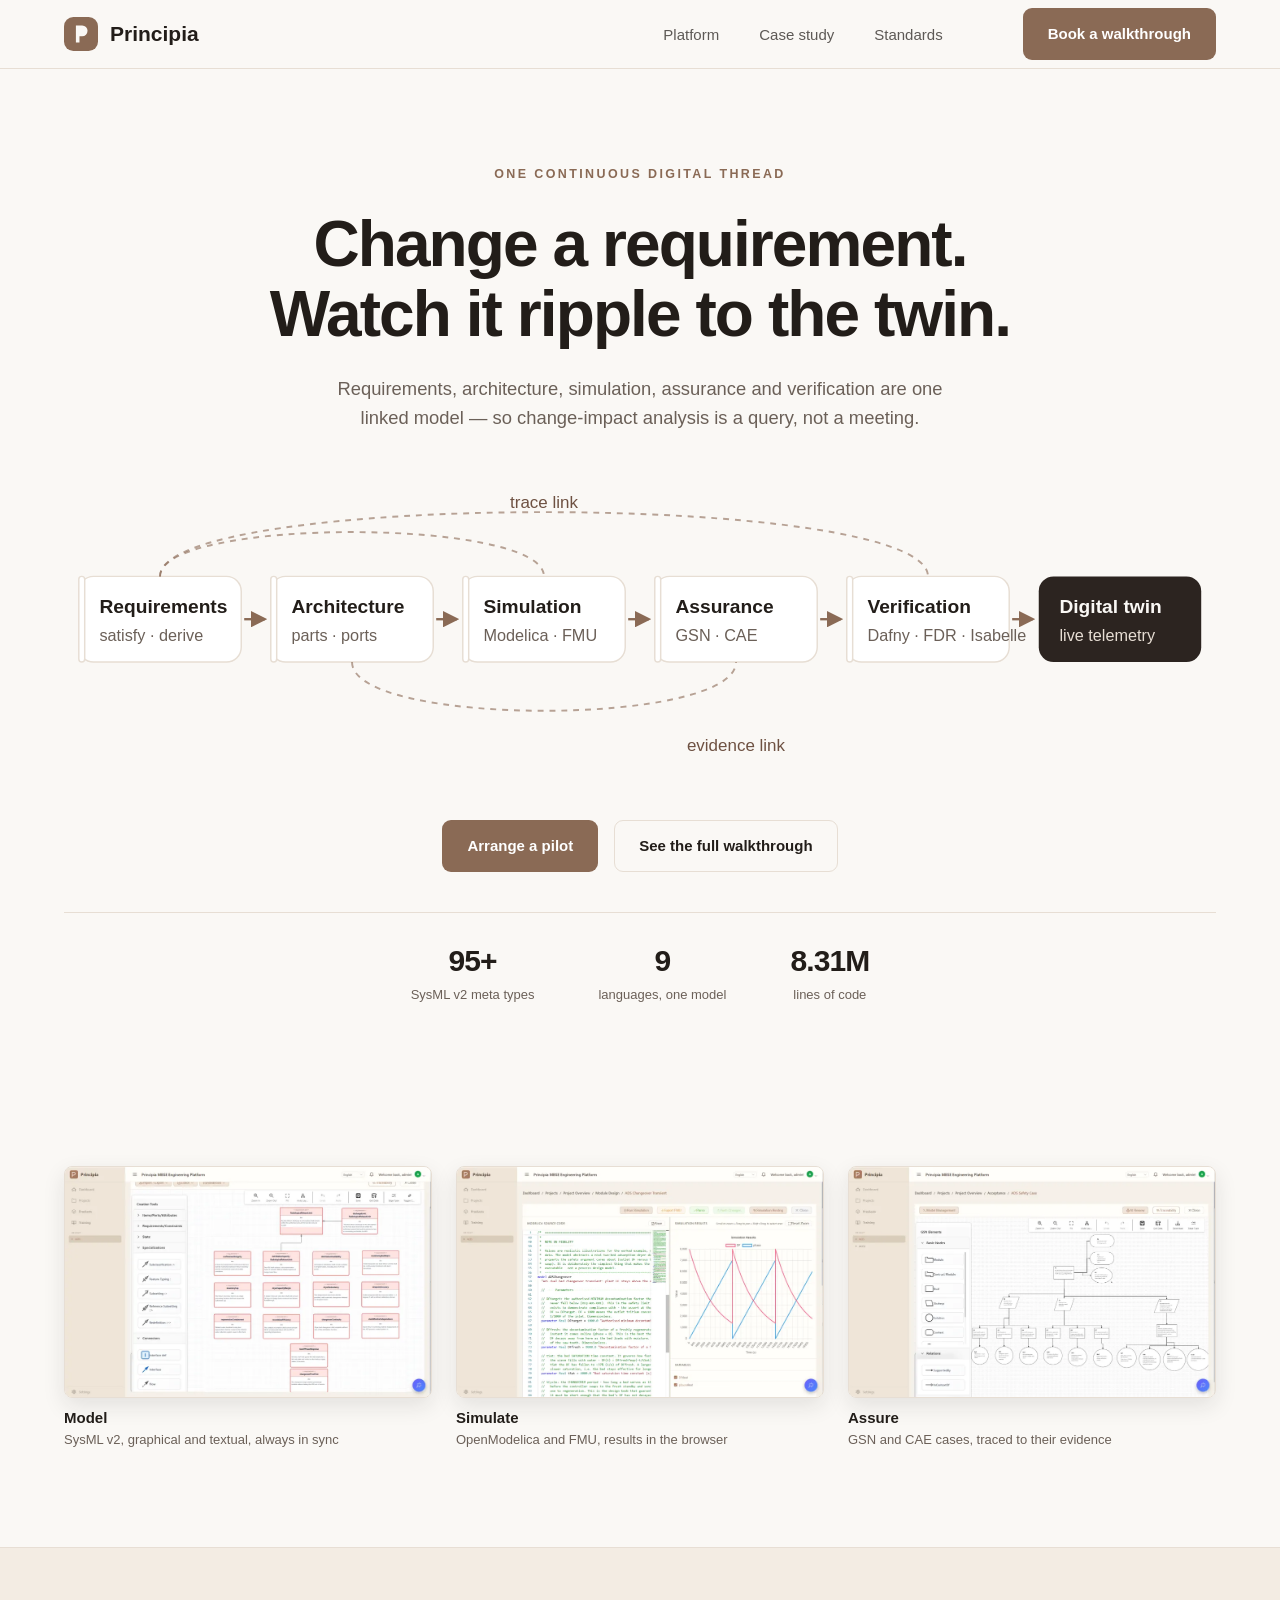
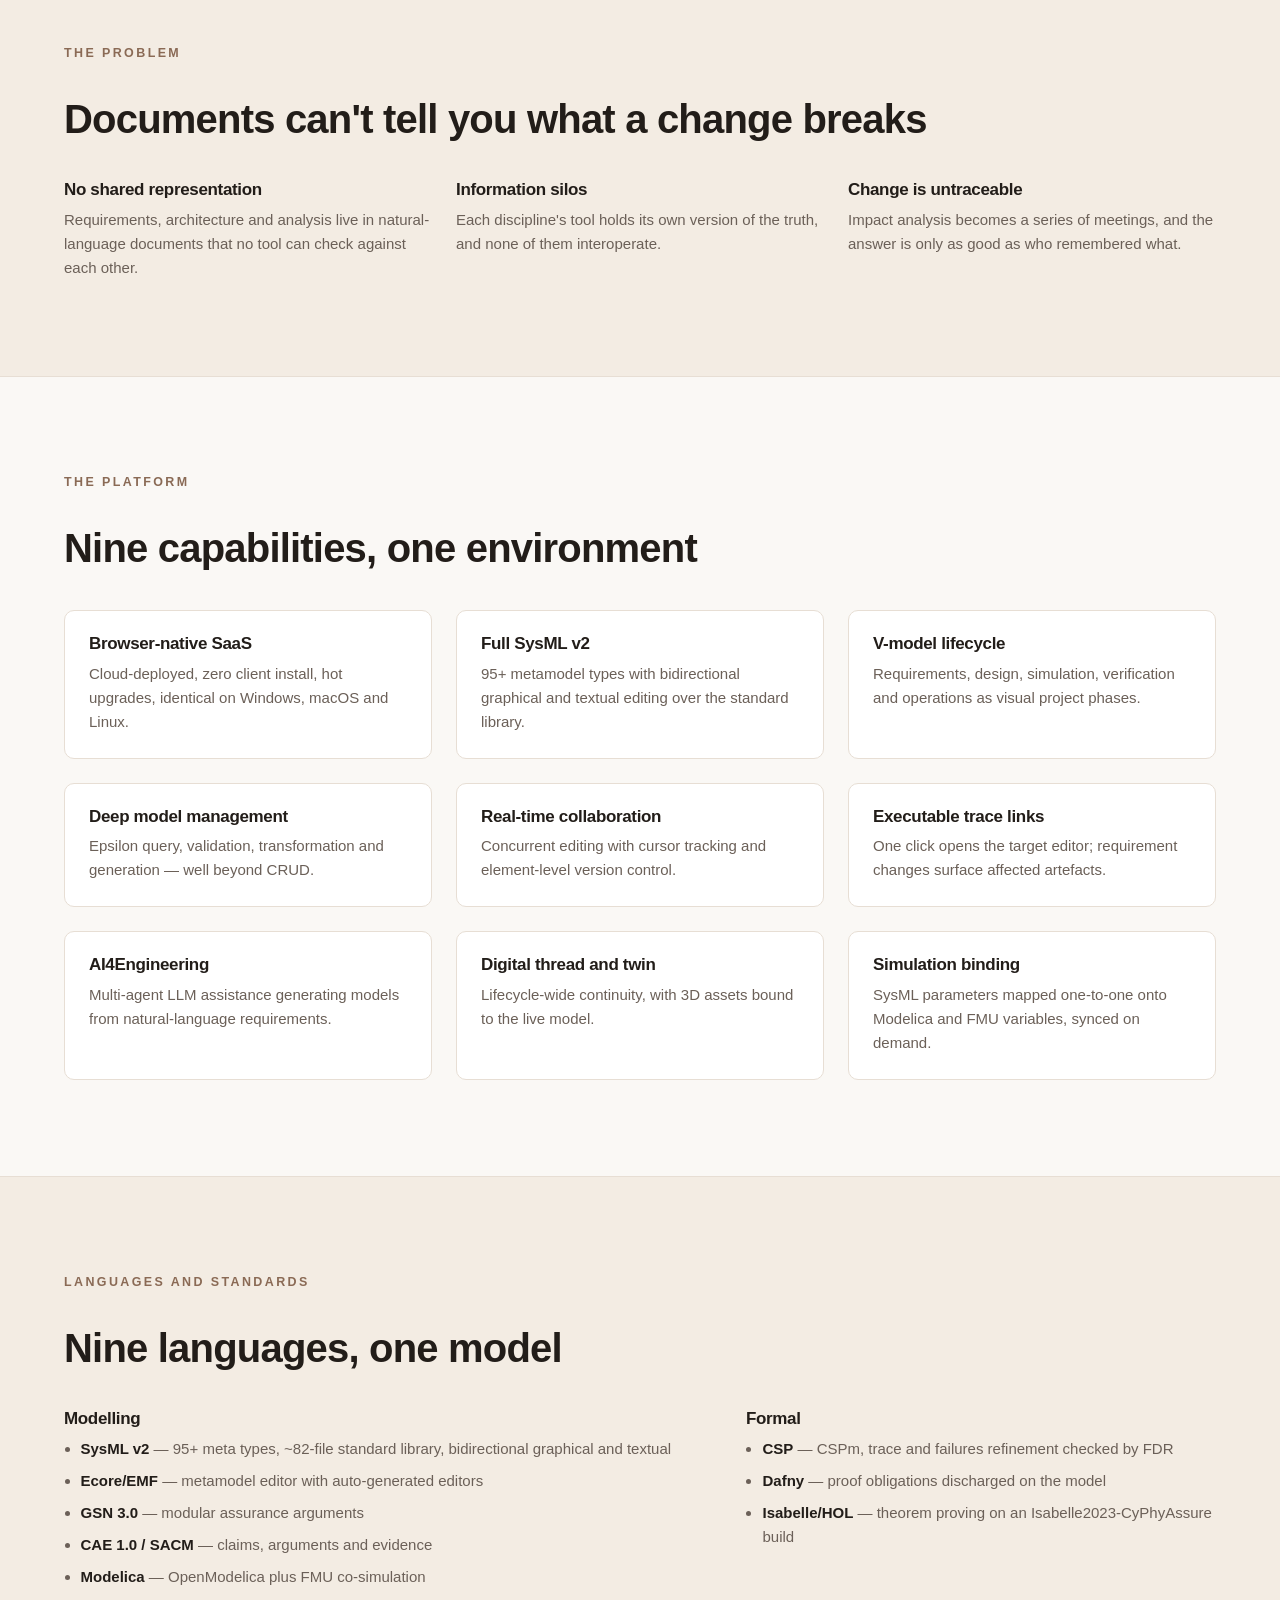
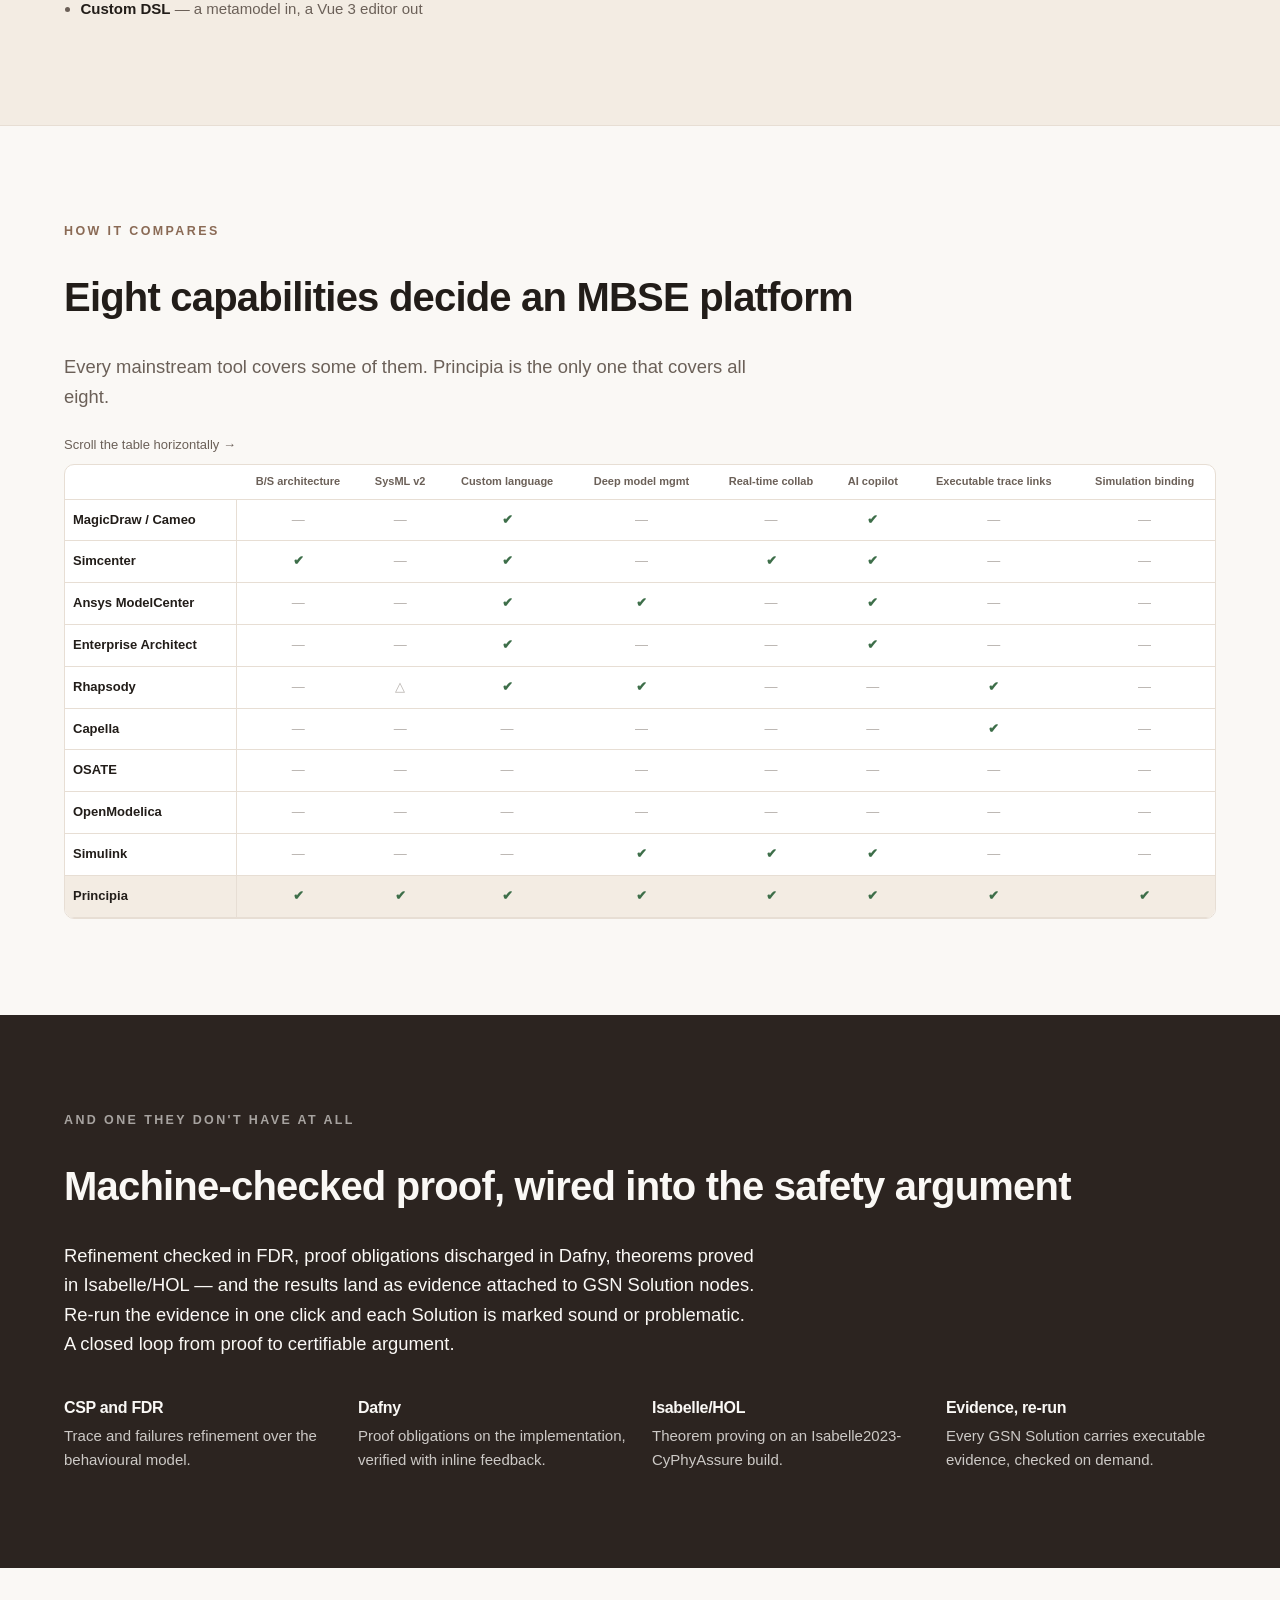
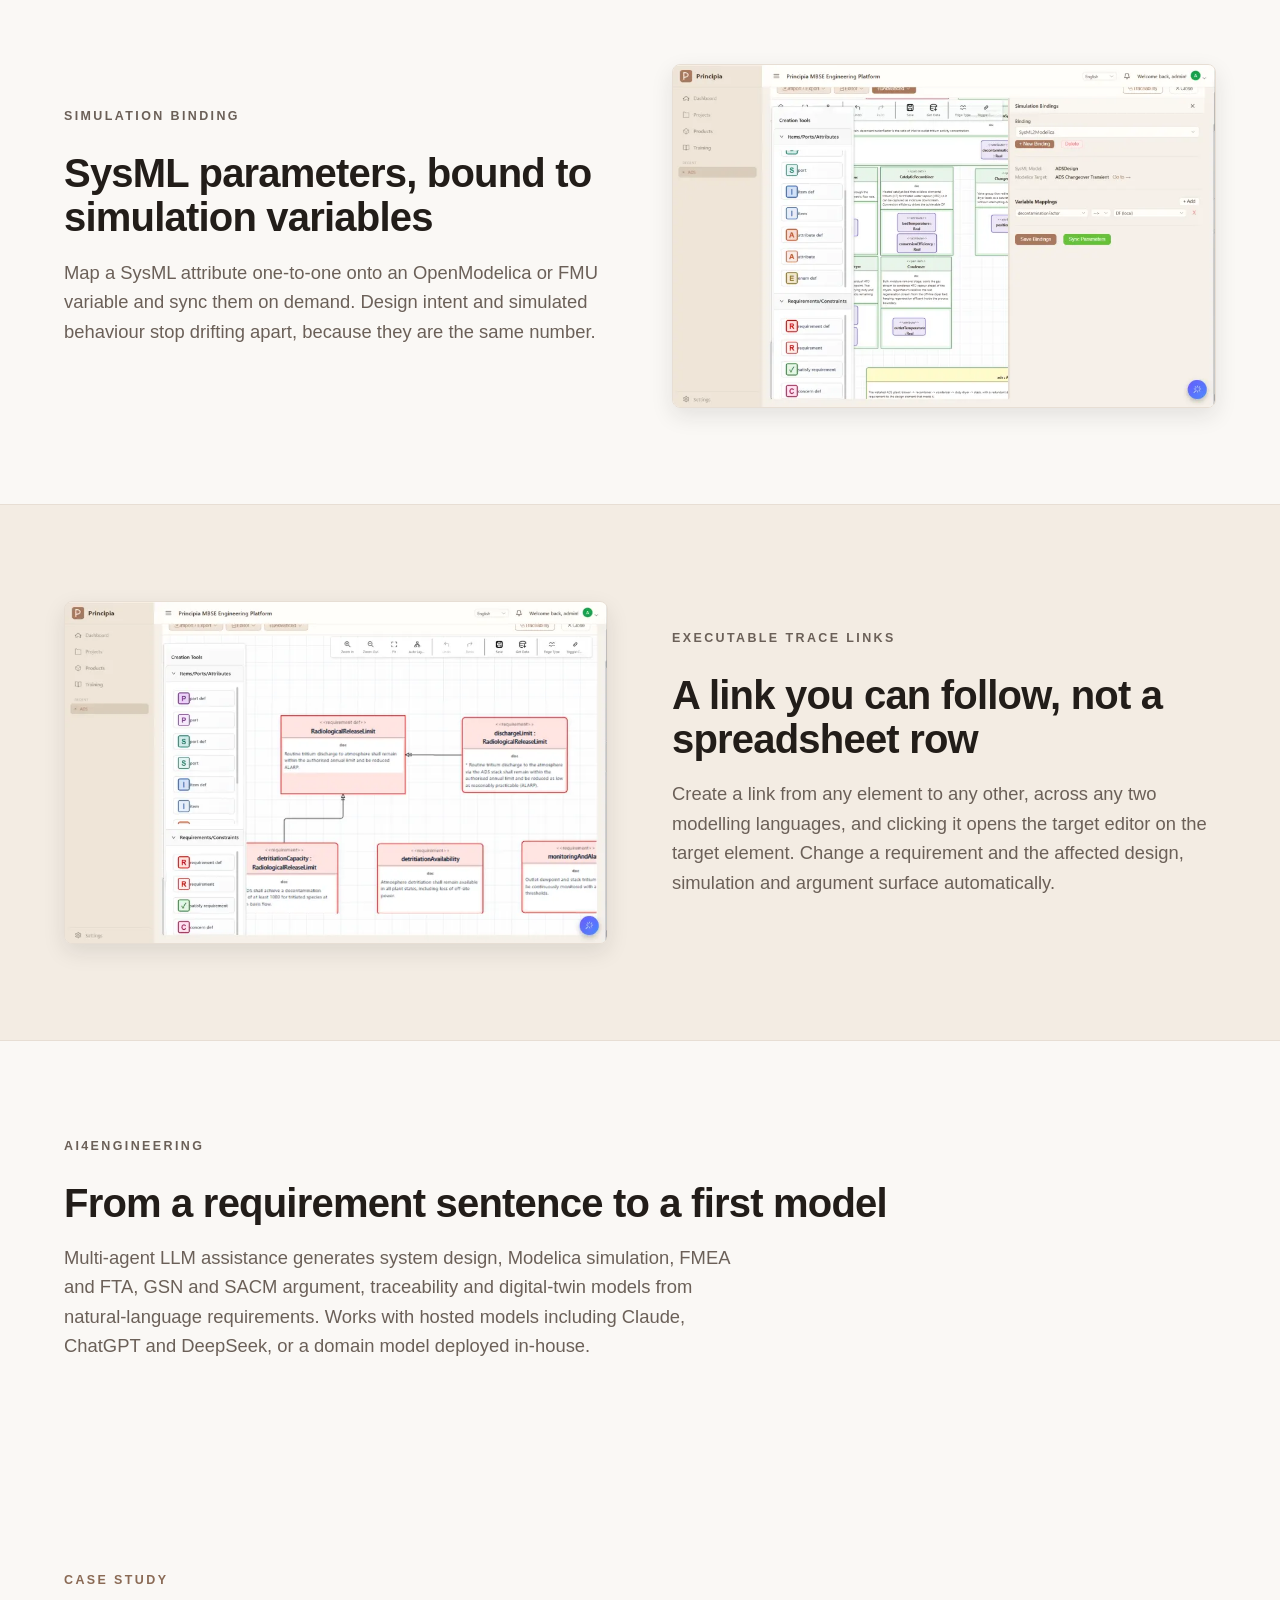
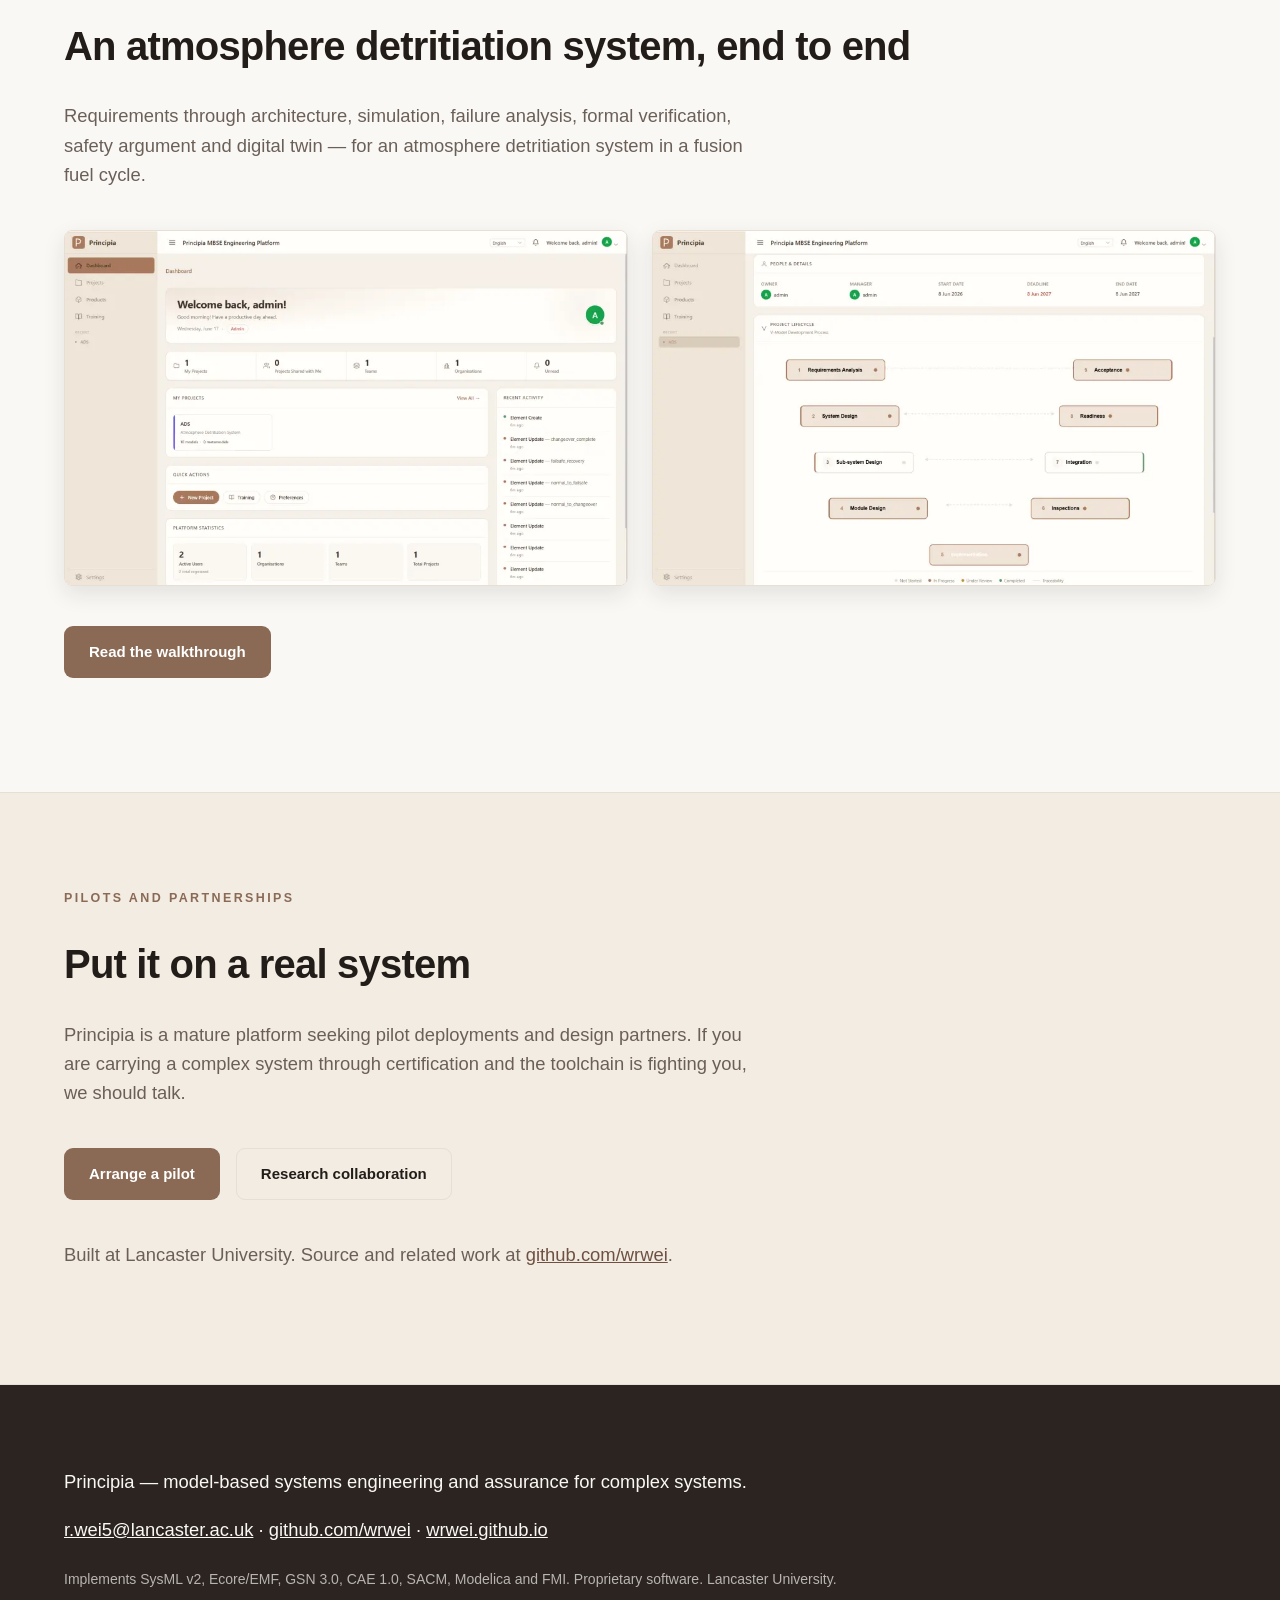
==== commit c26da950: "feat: add formal verification band, deep-dives, teaser and contact Co-Authored-By: Claude Opus 5 (1M" ====
--- a/index.html
+++ b/index.html
@@ -361,6 +361,126 @@
   </div>
 </section>
 
+<section class="band band--dark formal">
+  <div class="container">
+    <p class="eyebrow">And one they don't have at all</p>
+    <h2>Machine-checked proof, wired into the safety argument</h2>
+    <p class="band__lead">Refinement checked in FDR, proof obligations discharged
+      in Dafny, theorems proved in Isabelle/HOL — and the results land as evidence
+      attached to GSN Solution nodes. Re-run the evidence in one click and each
+      Solution is marked sound or problematic. A closed loop from proof to
+      certifiable argument.</p>
+    <div class="formal__grid">
+      <div><h3>CSP and FDR</h3><p>Trace and failures refinement over the
+        behavioural model.</p></div>
+      <div><h3>Dafny</h3><p>Proof obligations on the implementation, verified
+        with inline feedback.</p></div>
+      <div><h3>Isabelle/HOL</h3><p>Theorem proving on an
+        Isabelle2023-CyPhyAssure build.</p></div>
+      <div><h3>Evidence, re-run</h3><p>Every GSN Solution carries executable
+        evidence, checked on demand.</p></div>
+    </div>
+  </div>
+</section>
+
+<section class="band split">
+  <div class="container split__inner">
+    <div>
+      <p class="eyebrow">Simulation binding</p>
+      <h2>SysML parameters, bound to simulation variables</h2>
+      <p>Map a SysML attribute one-to-one onto an OpenModelica or FMU variable and
+        sync them on demand. Design intent and simulated behaviour stop drifting
+        apart, because they are the same number.</p>
+    </div>
+    <figure class="shot">
+      <img srcset="assets/img/shots/sim-binding-900.webp 900w,
+                   assets/img/shots/sim-binding-1600.webp 1600w"
+           sizes="(max-width: 820px) 100vw, 50vw"
+           src="assets/img/shots/sim-binding-900.webp"
+           width="1600" height="1007" loading="lazy" decoding="async"
+           alt="Simulation binding panel mapping SysML elements to Modelica parameters">
+    </figure>
+  </div>
+</section>
+
+<section class="band band--sand split split--flip">
+  <div class="container split__inner">
+    <div>
+      <p class="eyebrow">Executable trace links</p>
+      <h2>A link you can follow, not a spreadsheet row</h2>
+      <p>Create a link from any element to any other, across any two modelling
+        languages, and clicking it opens the target editor on the target element.
+        Change a requirement and the affected design, simulation and argument
+        surface automatically.</p>
+    </div>
+    <figure class="shot">
+      <img srcset="assets/img/shots/trace-navigate-900.webp 900w,
+                   assets/img/shots/trace-navigate-1600.webp 1600w"
+           sizes="(max-width: 820px) 100vw, 50vw"
+           src="assets/img/shots/trace-navigate-900.webp"
+           width="1600" height="1007" loading="lazy" decoding="async"
+           alt="Following a trace link from a design element to the requirement it satisfies">
+    </figure>
+  </div>
+</section>
+
+<section class="band split split--solo">
+  <div class="container">
+    <p class="eyebrow">AI4Engineering</p>
+    <h2>From a requirement sentence to a first model</h2>
+    <p class="band__lead">Multi-agent LLM assistance generates system design,
+      Modelica simulation, FMEA and FTA, GSN and SACM argument, traceability and
+      digital-twin models from natural-language requirements. Works with hosted
+      models including Claude, ChatGPT and DeepSeek, or a domain model deployed
+      in-house.</p>
+  </div>
+</section>
+
+<section class="band teaser">
+  <div class="container">
+    <p class="eyebrow">Case study</p>
+    <h2>An atmosphere detritiation system, end to end</h2>
+    <p class="band__lead">Requirements through architecture, simulation, failure
+      analysis, formal verification, safety argument and digital twin — for an
+      atmosphere detritiation system in a fusion fuel cycle.</p>
+    <div class="teaser__grid">
+      <figure class="shot">
+        <img srcset="assets/img/shots/dashboard-900.webp 900w,
+                     assets/img/shots/dashboard-1600.webp 1600w"
+             sizes="(max-width: 820px) 100vw, 50vw"
+             src="assets/img/shots/dashboard-900.webp"
+             width="1600" height="1007" loading="lazy" decoding="async"
+             alt="Principia dashboard listing projects, teams and recent activity">
+      </figure>
+      <figure class="shot">
+        <img srcset="assets/img/shots/project-vmodel-900.webp 900w,
+                     assets/img/shots/project-vmodel-1600.webp 1600w"
+             sizes="(max-width: 820px) 100vw, 50vw"
+             src="assets/img/shots/project-vmodel-900.webp"
+             width="1600" height="1007" loading="lazy" decoding="async"
+             alt="V-model project view showing lifecycle phases and their status">
+      </figure>
+    </div>
+    <p><a class="btn" href="case-study.html">Read the walkthrough</a></p>
+  </div>
+</section>
+
+<section class="band band--sand contact">
+  <div class="container">
+    <p class="eyebrow">Pilots and partnerships</p>
+    <h2>Put it on a real system</h2>
+    <p class="band__lead">Principia is a mature platform seeking pilot
+      deployments and design partners. If you are carrying a complex system
+      through certification and the toolchain is fighting you, we should talk.</p>
+    <p class="contact__actions">
+      <a class="btn" href="mailto:r.wei5@lancaster.ac.uk?subject=Principia%20pilot%20enquiry">Arrange a pilot</a>
+      <a class="btn btn--ghost" href="mailto:r.wei5@lancaster.ac.uk?subject=Principia%20research%20collaboration">Research collaboration</a>
+    </p>
+    <p class="band__lead">Built at Lancaster University. Source and related work
+      at <a href="https://github.com/wrwei">github.com/wrwei</a>.</p>
+  </div>
+</section>
+
 </main>
 <!-- footer:start -->
 <footer class="footer">
--- a/assets/css/site.css
+++ b/assets/css/site.css
@@ -138,6 +138,32 @@
 .matrix .tick { color: var(--tick); font-weight: 700; }
 .matrix .no { color: var(--ink-2); opacity: 0.5; }
 
+/* --- formal verification, deep-dives, teaser, contact -------------------- */
+
+.formal__grid { display: grid; grid-template-columns: repeat(4, 1fr);
+                gap: var(--space-4); margin-top: var(--space-5); }
+.formal__grid h3 { margin: 0 0 var(--space-2); font-size: 1rem; }
+.formal__grid p { margin: 0; font-size: 0.9375rem; opacity: 0.78; }
+.band--dark .band__lead { color: var(--cream); }
+.band--dark .eyebrow { color: var(--cream); opacity: 0.6; }
+
+.split__inner { display: grid; grid-template-columns: 1fr 1fr;
+                gap: var(--space-6); align-items: center; }
+.split--flip .split__inner > div { order: 2; }
+.split--solo .band__lead { max-width: var(--prose); }
+.split h2 { margin: 0 0 var(--space-3); }
+.split p { color: var(--ink-2); }
+
+.teaser__grid { display: grid; grid-template-columns: 1fr 1fr;
+                gap: var(--space-4); margin: var(--space-5) 0; }
+.contact__actions { display: flex; gap: var(--space-3); flex-wrap: wrap;
+                    margin: var(--space-5) 0; }
+
+@media (max-width: 820px) {
+  .formal__grid, .split__inner, .teaser__grid { grid-template-columns: 1fr; }
+  .split--flip .split__inner > div { order: 0; }
+}
+
 /* --- footer -------------------------------------------------------------- */
 
 .footer { background: var(--dark); color: var(--cream); padding: var(--space-6) 0; }
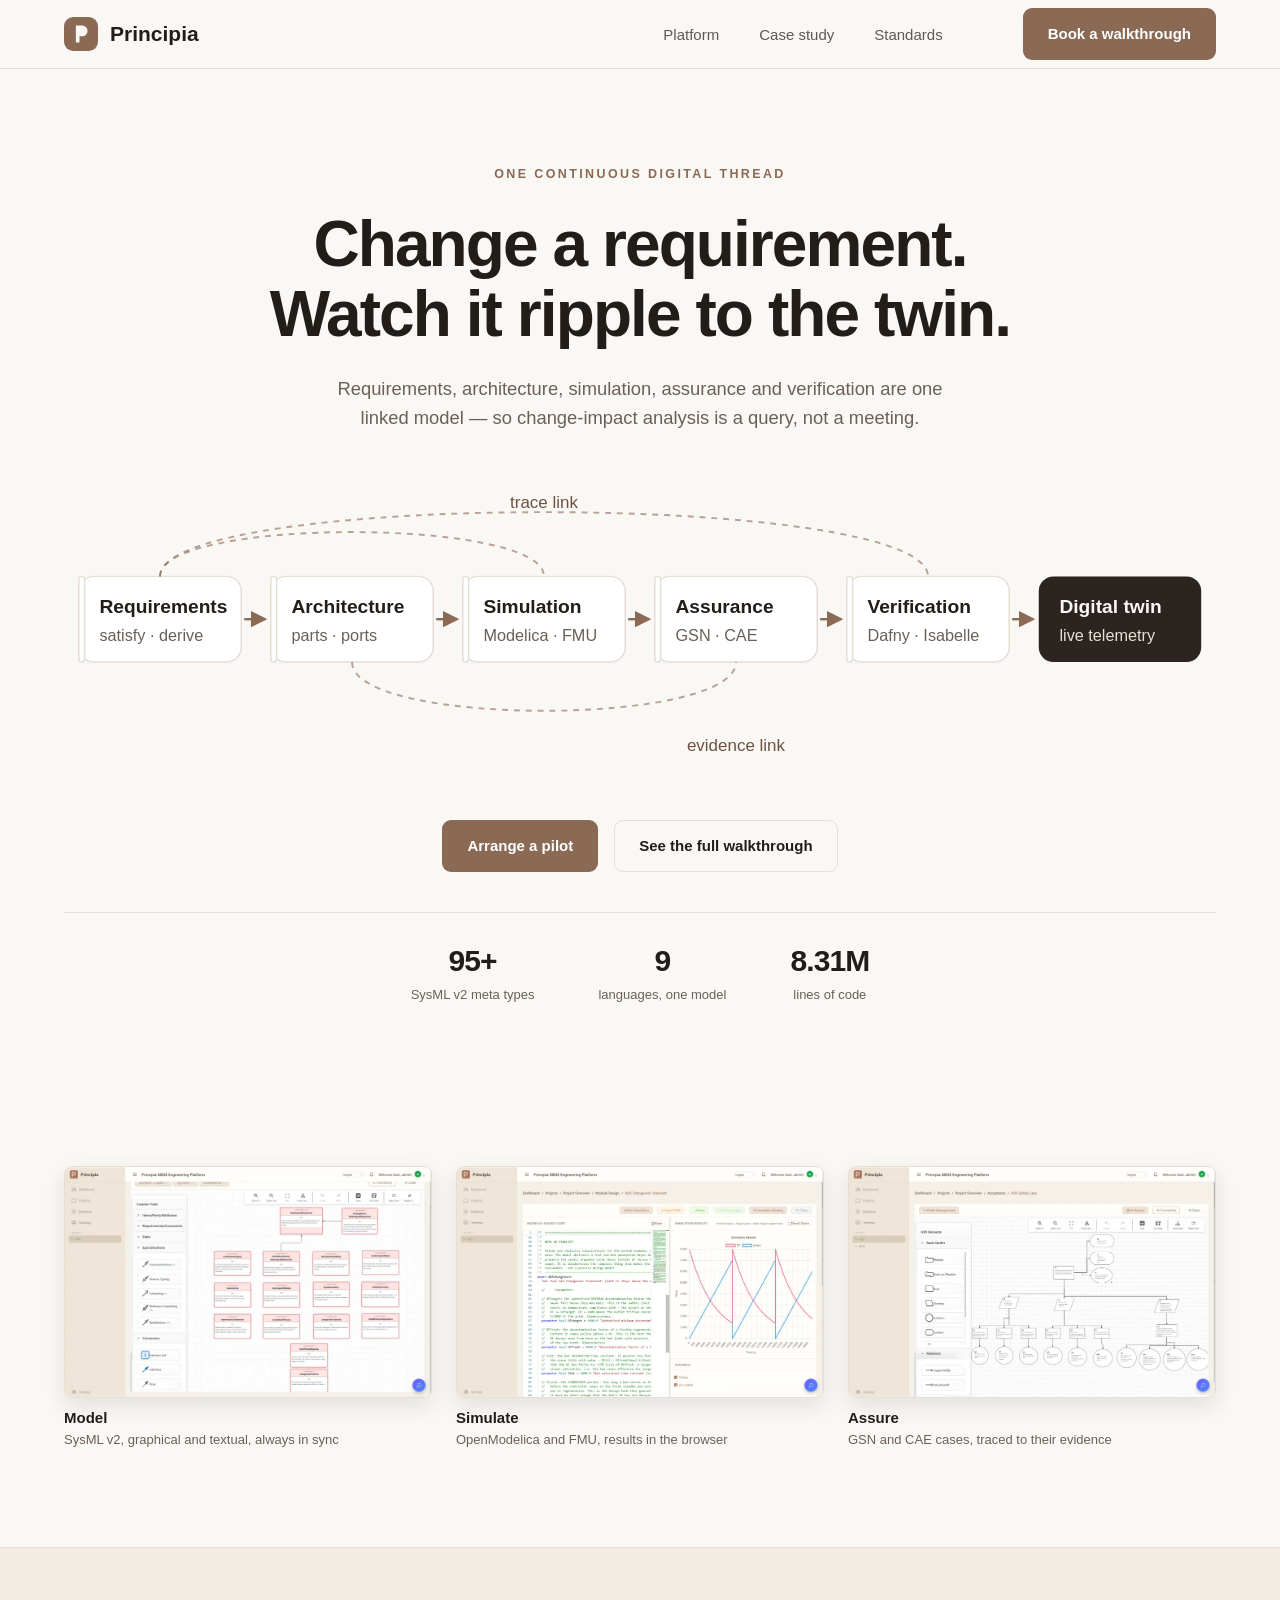
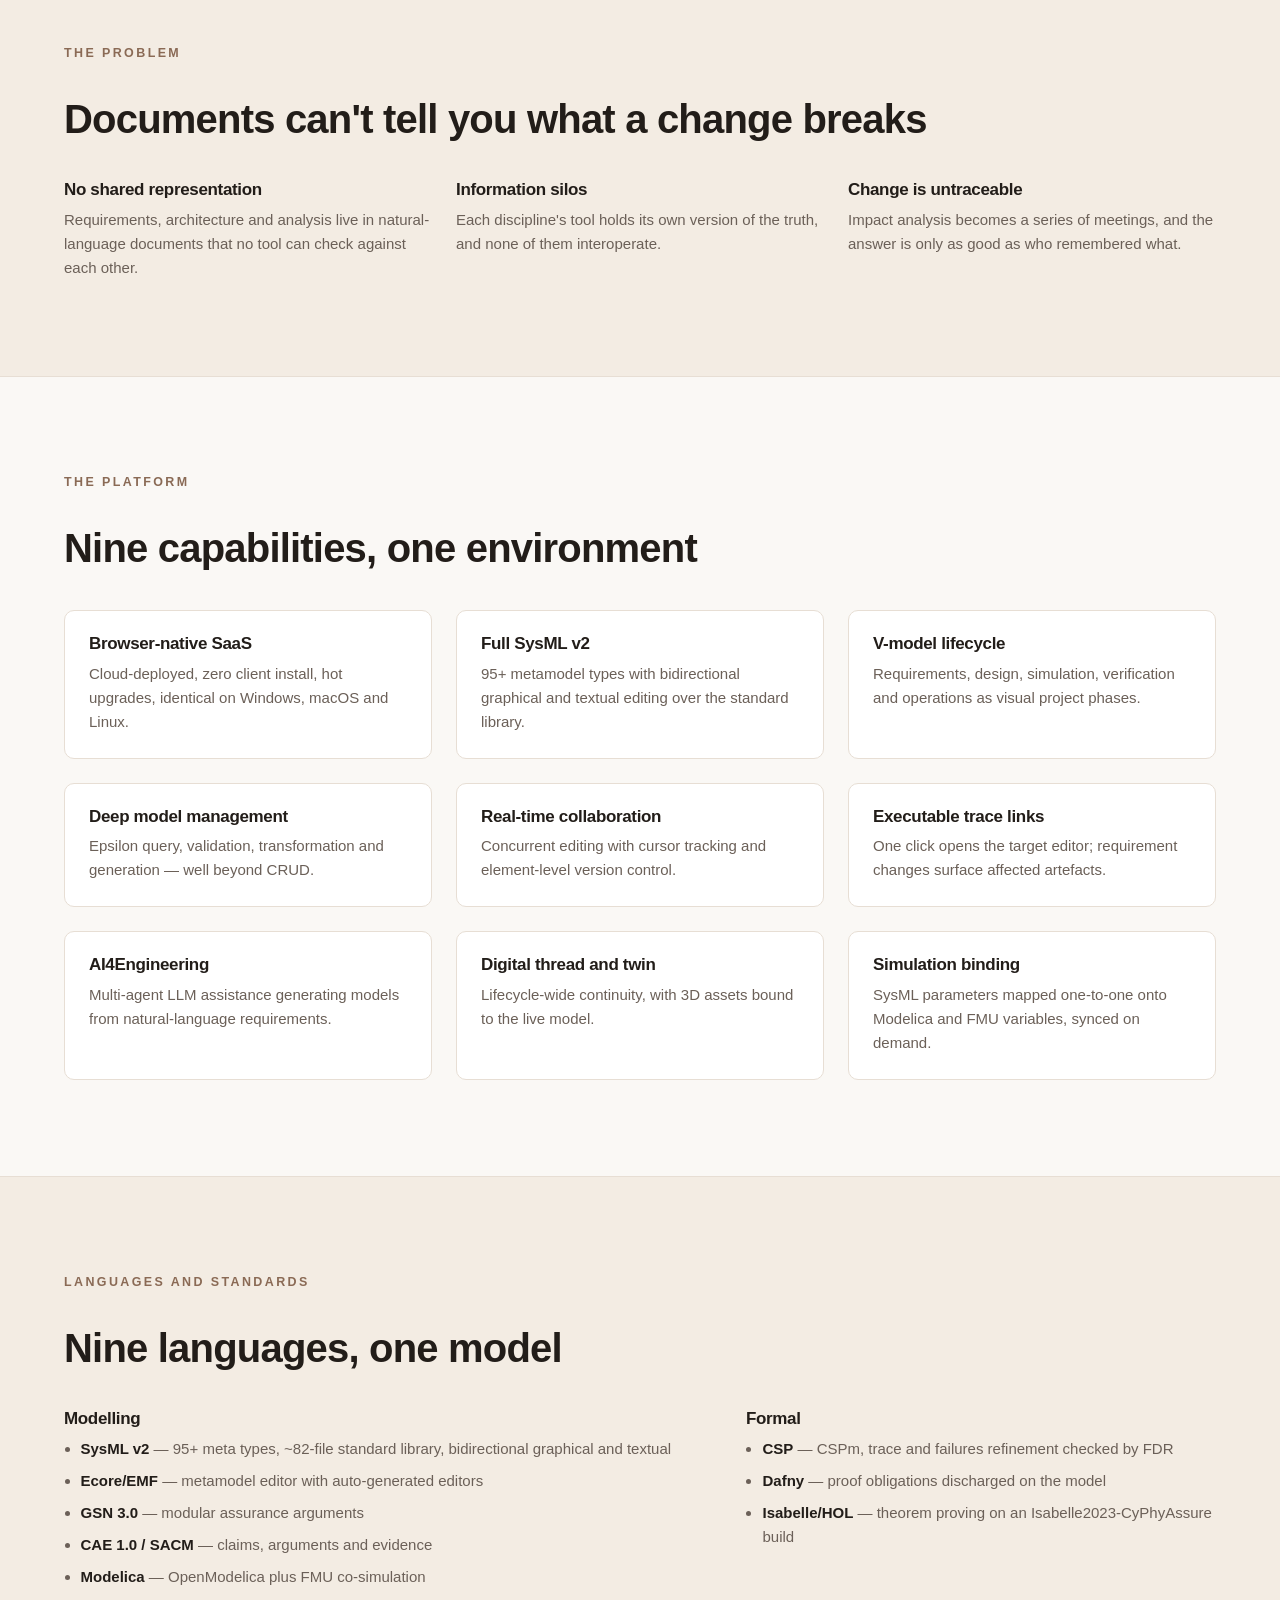
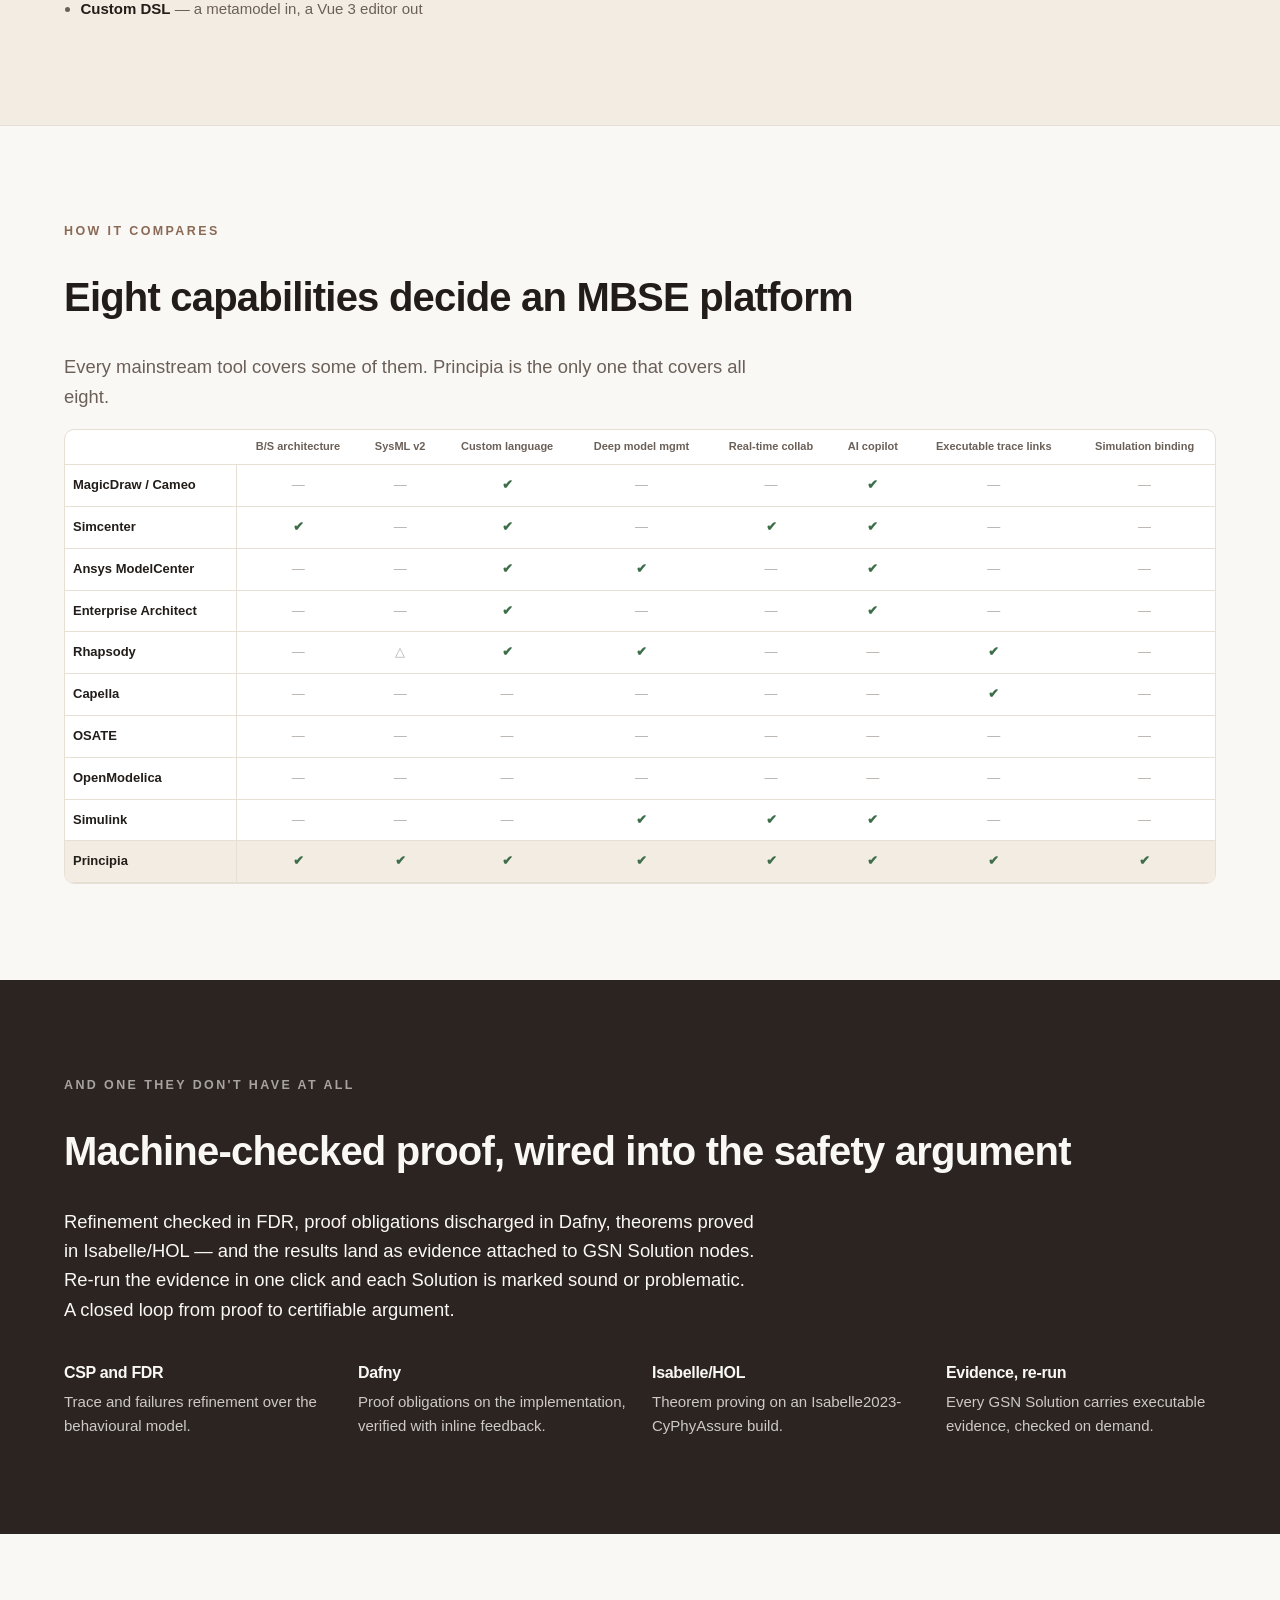
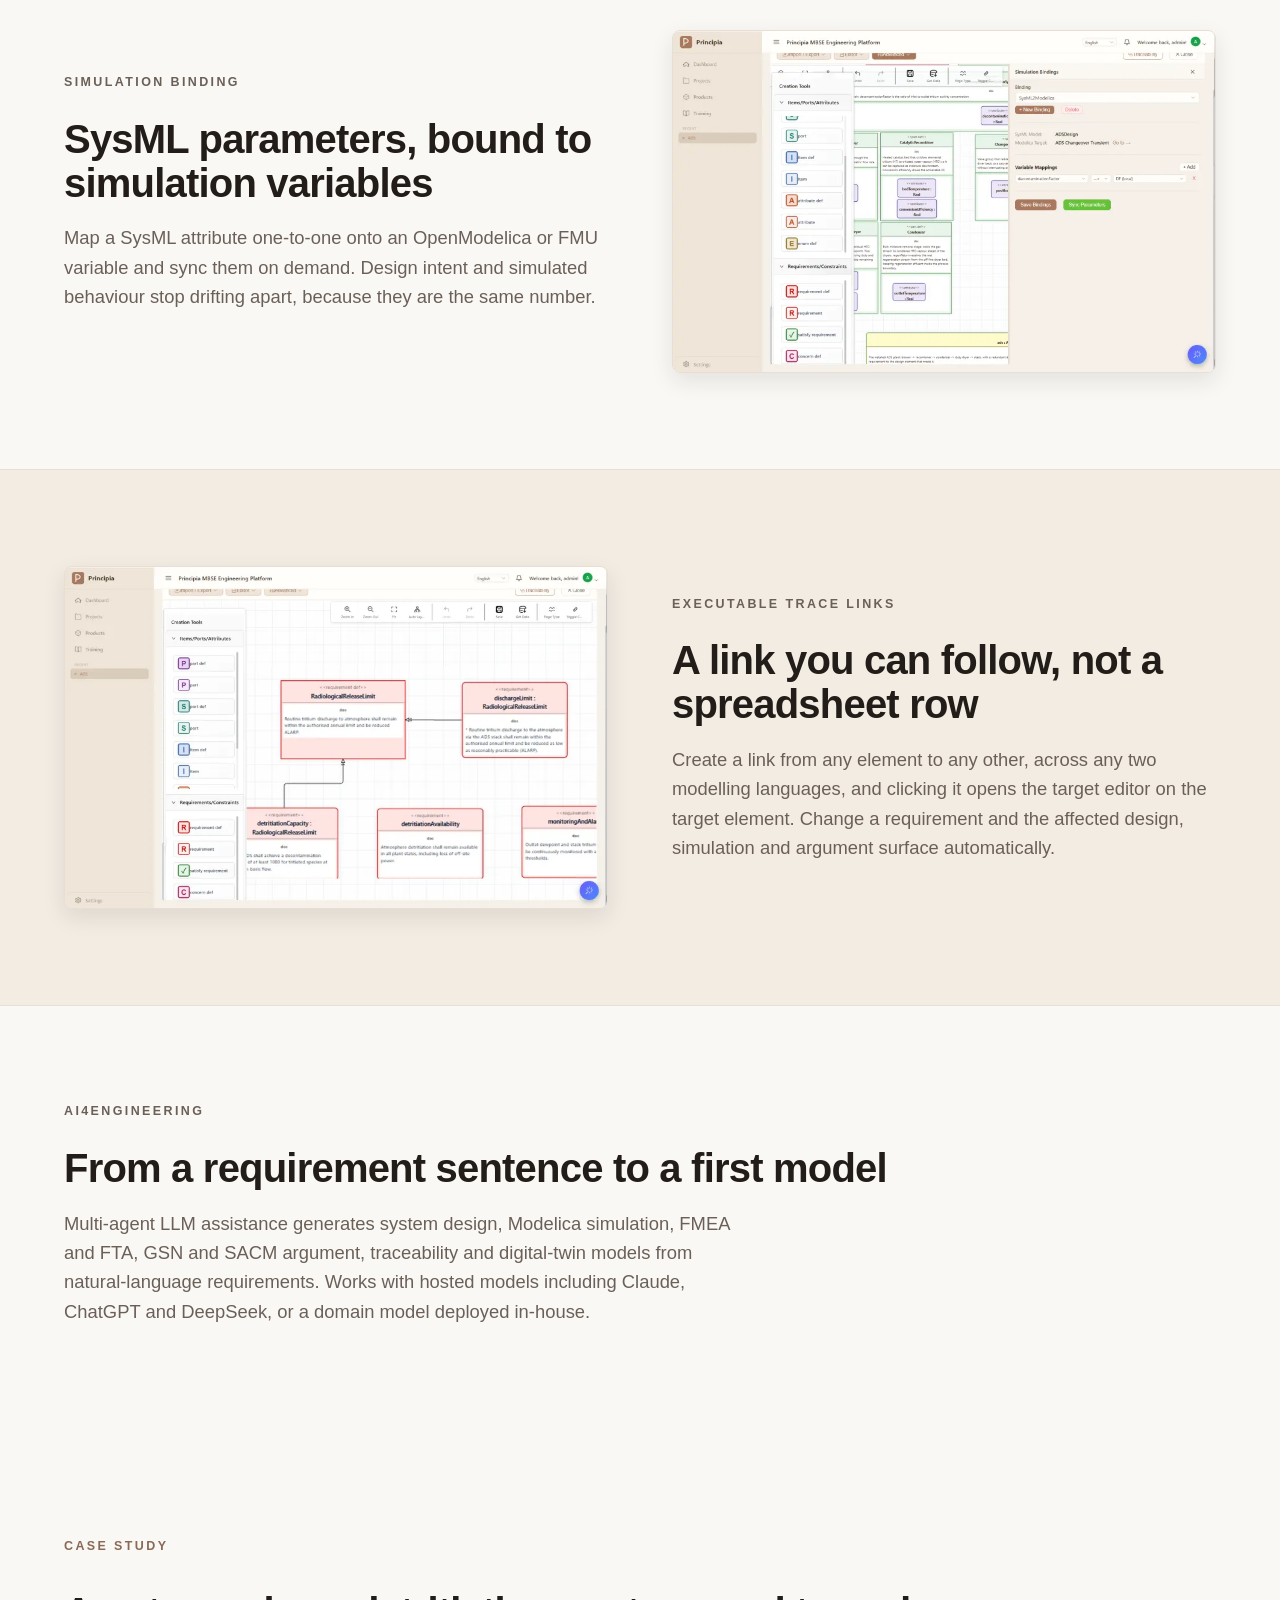
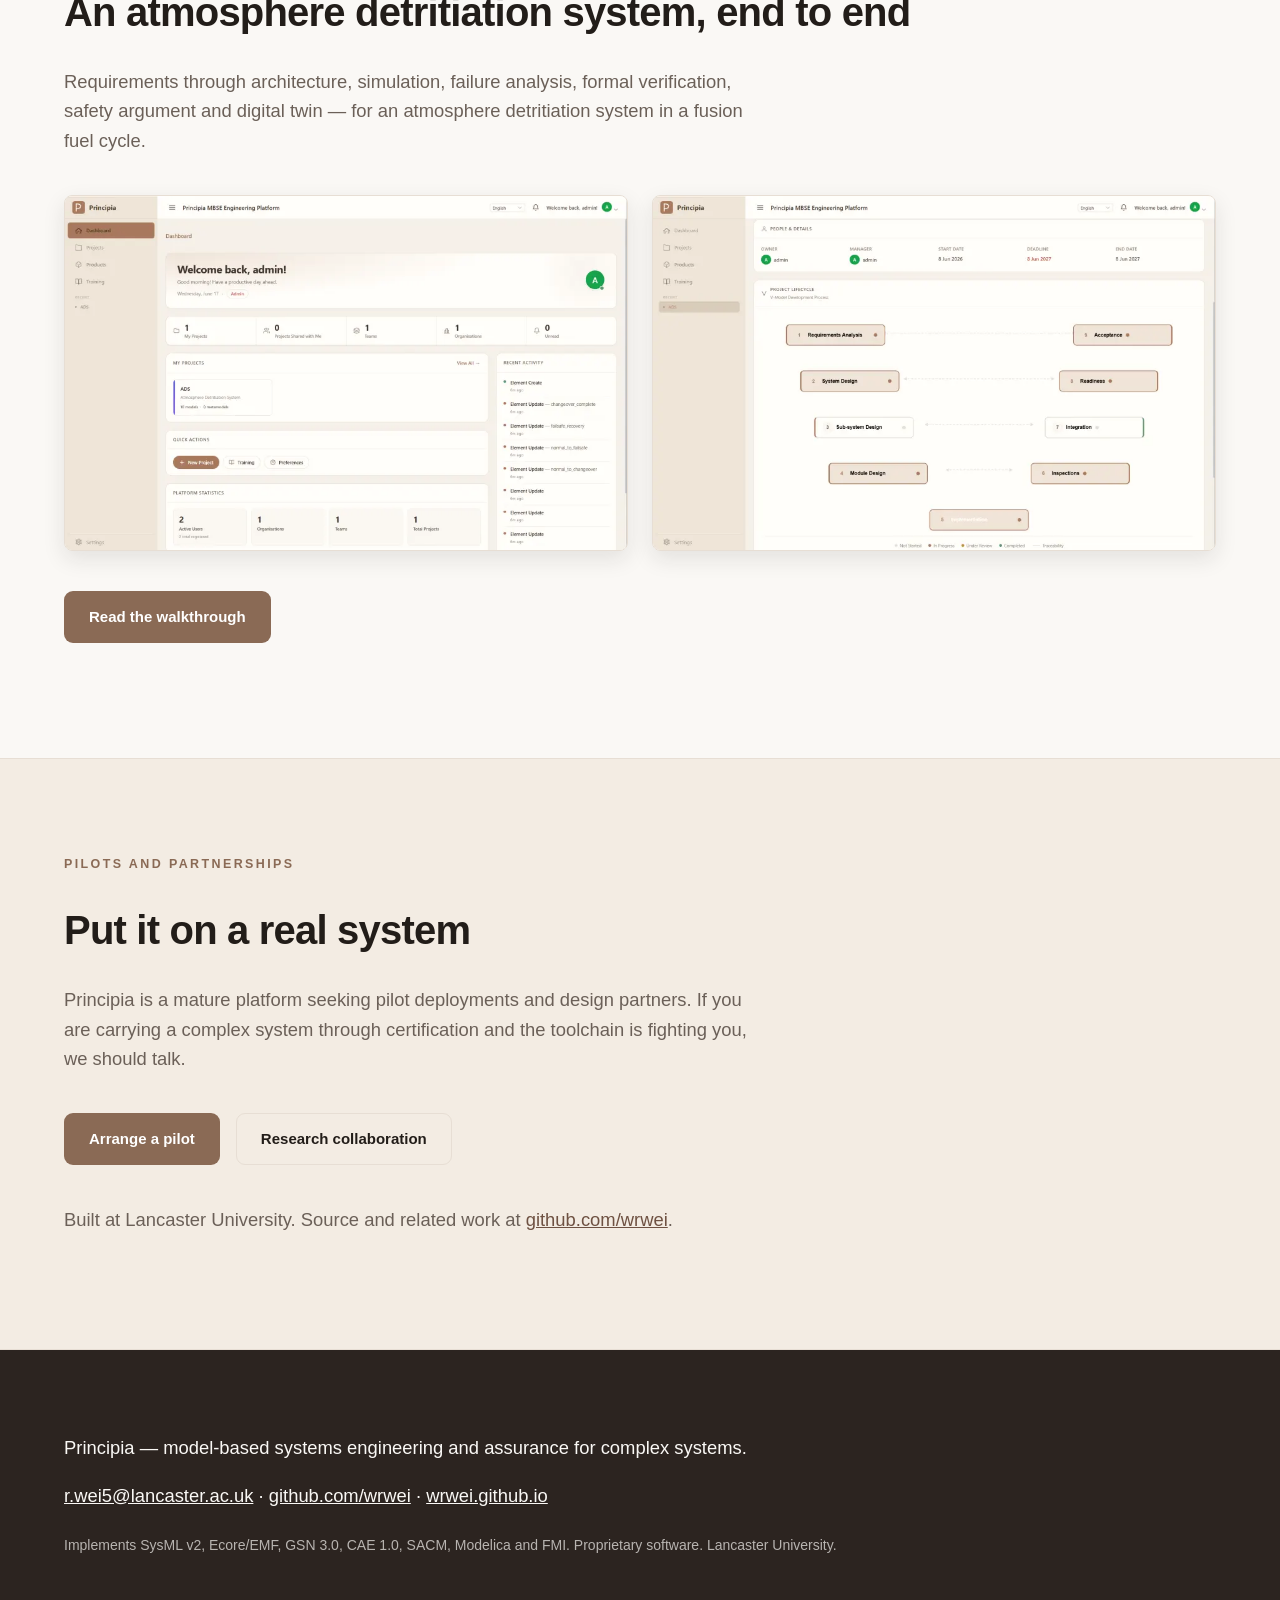
==== commit 16c80c80: "feat: add site behaviour, README, and fix two responsive defects Adds site.js (nav toggle, dialog li" ====
--- a/index.html
+++ b/index.html
@@ -81,7 +81,7 @@
         <rect x="530" y="70" width="110" height="58" rx="10" />
         <rect x="530" y="70" width="4" height="58" rx="2" class="hero__rule" />
         <text x="544" y="95">Verification</text>
-        <text x="544" y="114" class="hero__sub">Dafny · FDR · Isabelle</text>
+        <text x="544" y="114" class="hero__sub">Dafny · Isabelle</text>
       </g>
       <g class="hero__node hero__node--twin">
         <rect x="660" y="70" width="110" height="58" rx="10" />
@@ -101,6 +101,15 @@
       <text x="325" y="24" class="hero__annot">trace link</text>
       <text x="455" y="188" class="hero__annot">evidence link</text>
     </svg>
+
+    <ol class="thread">
+      <li><b>Requirements</b> <span>satisfy · derive</span></li>
+      <li><b>Architecture</b> <span>parts · ports</span></li>
+      <li><b>Simulation</b> <span>Modelica · FMU</span></li>
+      <li><b>Assurance</b> <span>GSN · CAE</span></li>
+      <li><b>Verification</b> <span>Dafny · FDR · Isabelle</span></li>
+      <li class="thread__twin"><b>Digital twin</b> <span>live telemetry</span></li>
+    </ol>
 
     <p class="hero__actions">
       <a class="btn" href="mailto:r.wei5@lancaster.ac.uk?subject=Principia%20pilot">Arrange a pilot</a>
--- a/assets/css/site.css
+++ b/assets/css/site.css
@@ -73,6 +73,27 @@
 .hero__actions { margin: 0 0 var(--space-5); display: flex; gap: var(--space-3);
                  justify-content: center; flex-wrap: wrap; }
 
+/* Below 820px the six-stage SVG would render its labels at ~5px, so the
+   diagram is replaced by a vertical thread carrying the same content. */
+.thread { display: none; }
+
+@media (max-width: 820px) {
+  .hero__diagram { display: none; }
+  .thread { display: grid; gap: var(--space-2); list-style: none; padding: 0;
+            margin: 0 0 var(--space-5); text-align: left; }
+  .thread li { background: var(--card); border: 1px solid var(--line);
+               border-left: 4px solid var(--brown);
+               border-radius: var(--radius-sm); padding: var(--space-3); }
+  .thread b { display: block; font-size: 1rem; }
+  .thread span { font-size: 0.8125rem; color: var(--ink-2); }
+  /* Selectors must outrank `.thread li` above, or the dark fill loses while
+     the cream text wins and the item goes invisible. */
+  .thread li.thread__twin { background: var(--dark); border-color: var(--dark);
+                            border-left-color: var(--brown); }
+  .thread li.thread__twin b { color: var(--cream); }
+  .thread li.thread__twin span { color: var(--line); }
+}
+
 .stats { display: flex; justify-content: center; gap: var(--space-6);
          flex-wrap: wrap; margin: 0; padding-top: var(--space-4);
          border-top: 1px solid var(--line); }
@@ -121,7 +142,12 @@
 
 .matrix__hint { font-size: 0.8125rem; color: var(--ink-2);
                 margin: var(--space-4) 0 var(--space-2); }
-.matrix-scroll { overflow-x: auto; -webkit-overflow-scrolling: touch;
+/* position: relative is load-bearing. Each cell holds an absolutely
+   positioned .visually-hidden span; without a positioned ancestor those
+   resolve against the initial containing block, escape this container's
+   overflow, and pan the whole document ~370px sideways on a phone. */
+.matrix-scroll { position: relative; overflow-x: auto;
+                 -webkit-overflow-scrolling: touch;
                  border: 1px solid var(--line); border-radius: var(--radius);
                  background: var(--card); }
 .matrix { border-collapse: collapse; width: 100%; min-width: 760px;
@@ -164,6 +190,25 @@
   .split--flip .split__inner > div { order: 0; }
 }
 
+/* --- case study ---------------------------------------------------------- */
+
+.phase-intro { padding-bottom: 0; }
+.phase h2 { margin: 0 0 var(--space-2); }
+.phase__shots { display: grid; gap: var(--space-4); margin-top: var(--space-5);
+                grid-template-columns: repeat(2, 1fr); }
+.phase__shots .shot img { cursor: zoom-in; }
+
+.lightbox { border: none; padding: 0; max-width: 92vw; max-height: 92vh;
+            background: var(--card); border-radius: var(--radius); }
+.lightbox::backdrop { background: rgb(34 29 25 / 0.72); }
+.lightbox img { display: block; width: 100%; height: auto; }
+.lightbox__close { position: absolute; top: var(--space-3); right: var(--space-3);
+                   background: var(--dark); color: var(--cream); border: none;
+                   border-radius: var(--radius-sm); padding: 8px 14px;
+                   font-size: var(--step-ui); cursor: pointer; }
+
+@media (max-width: 820px) { .phase__shots { grid-template-columns: 1fr; } }
+
 /* --- footer -------------------------------------------------------------- */
 
 .footer { background: var(--dark); color: var(--cream); padding: var(--space-6) 0; }
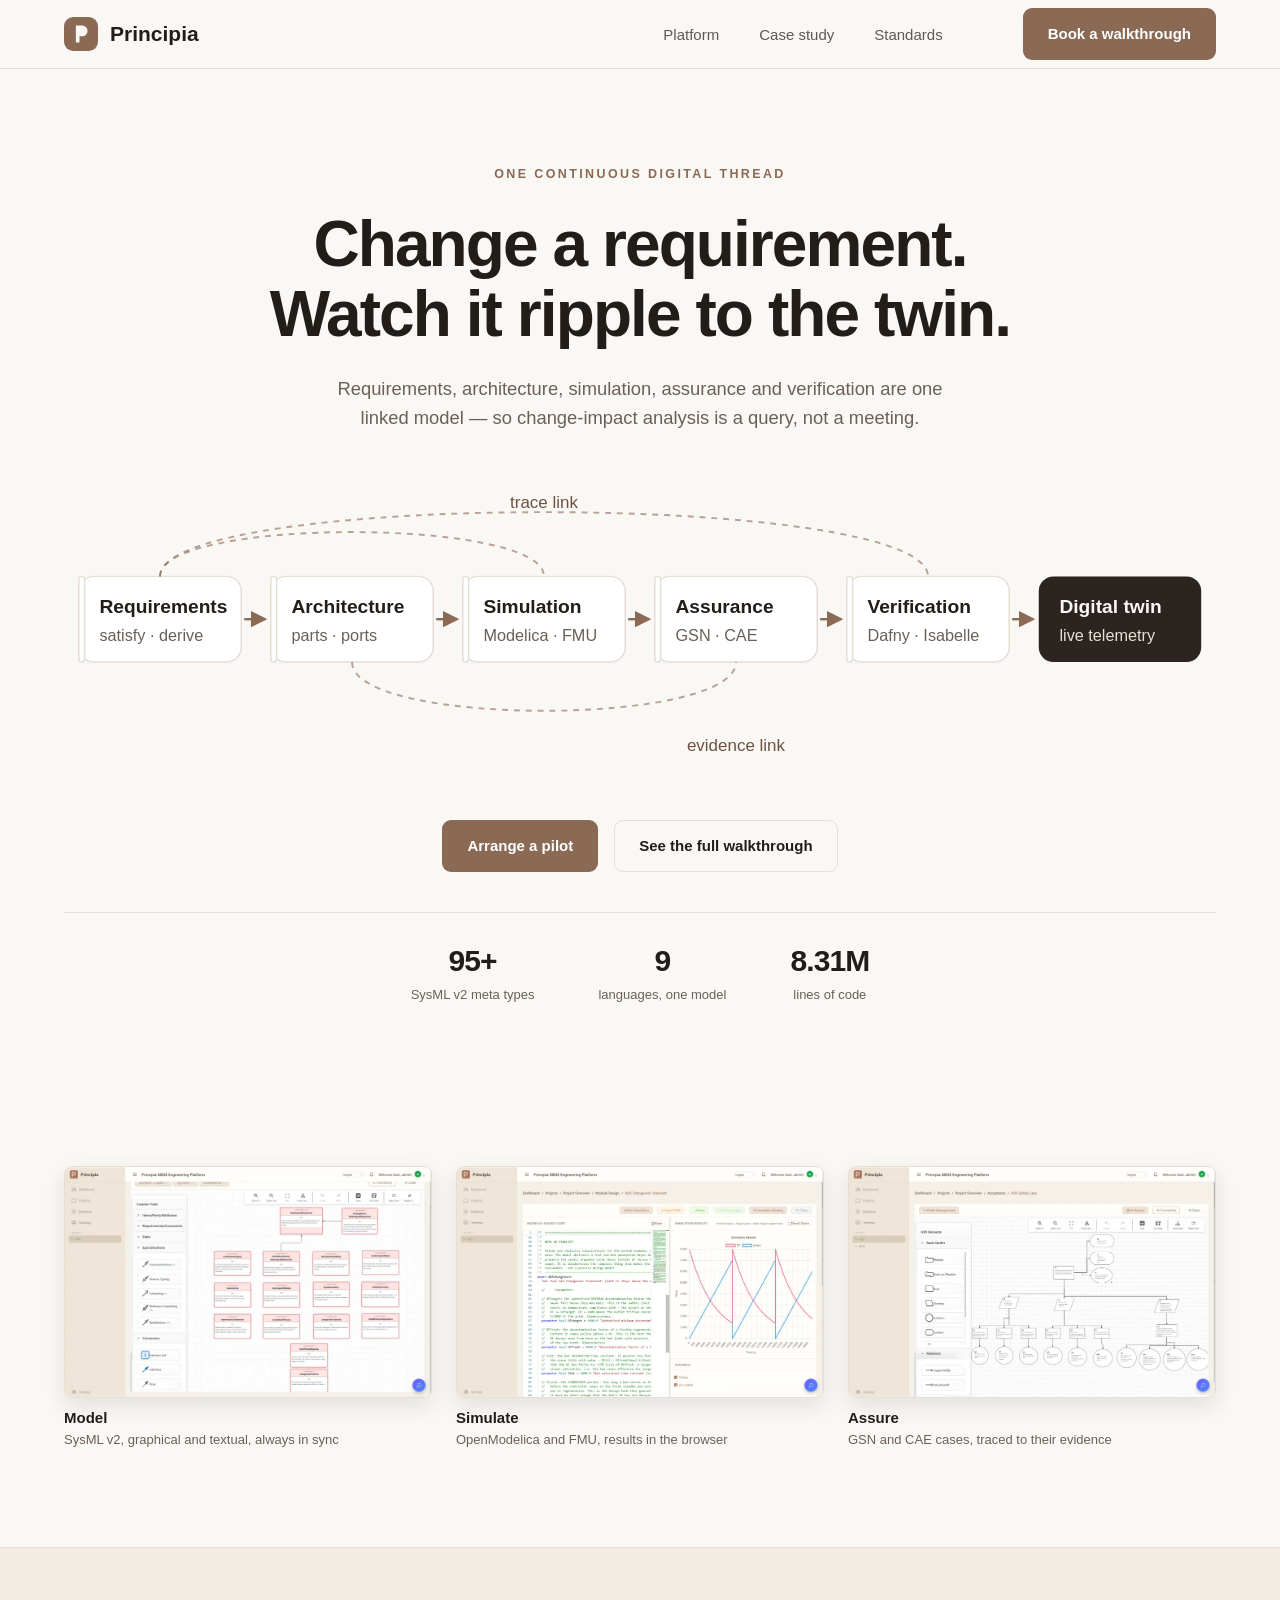
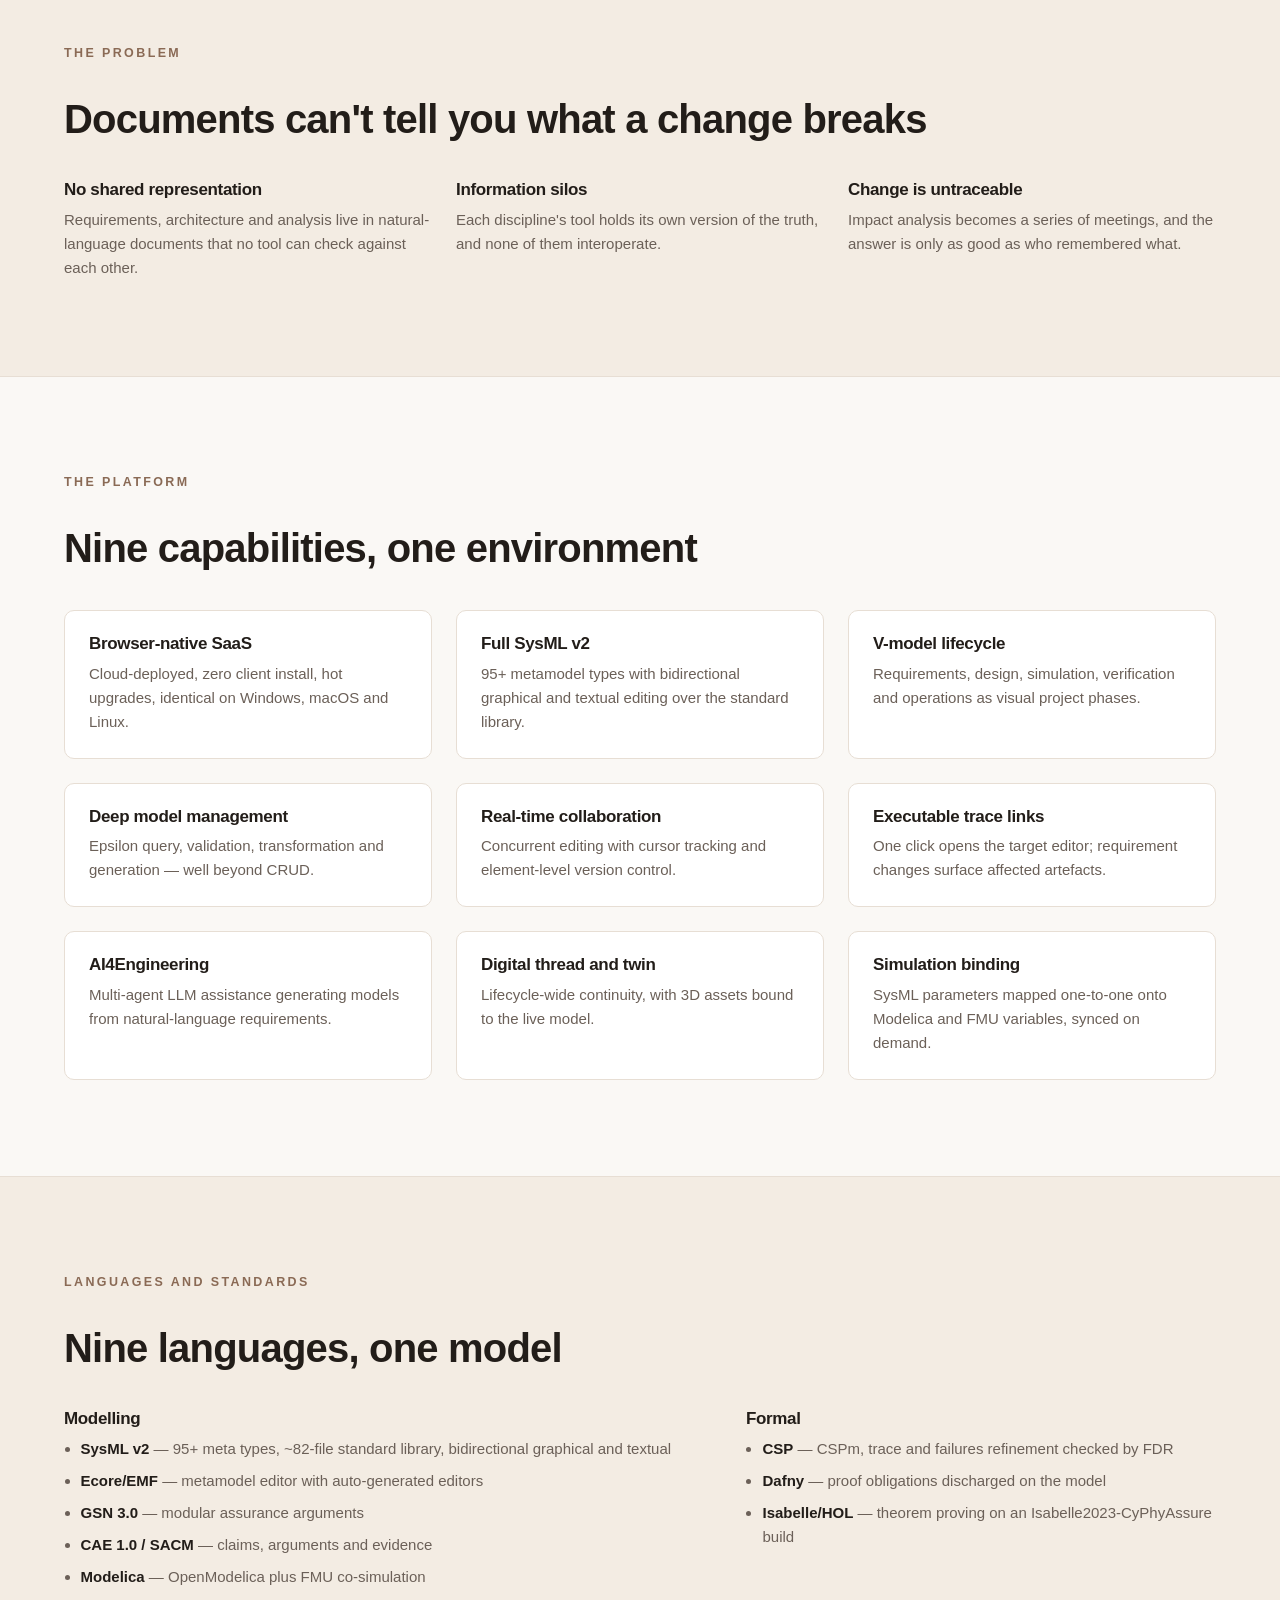
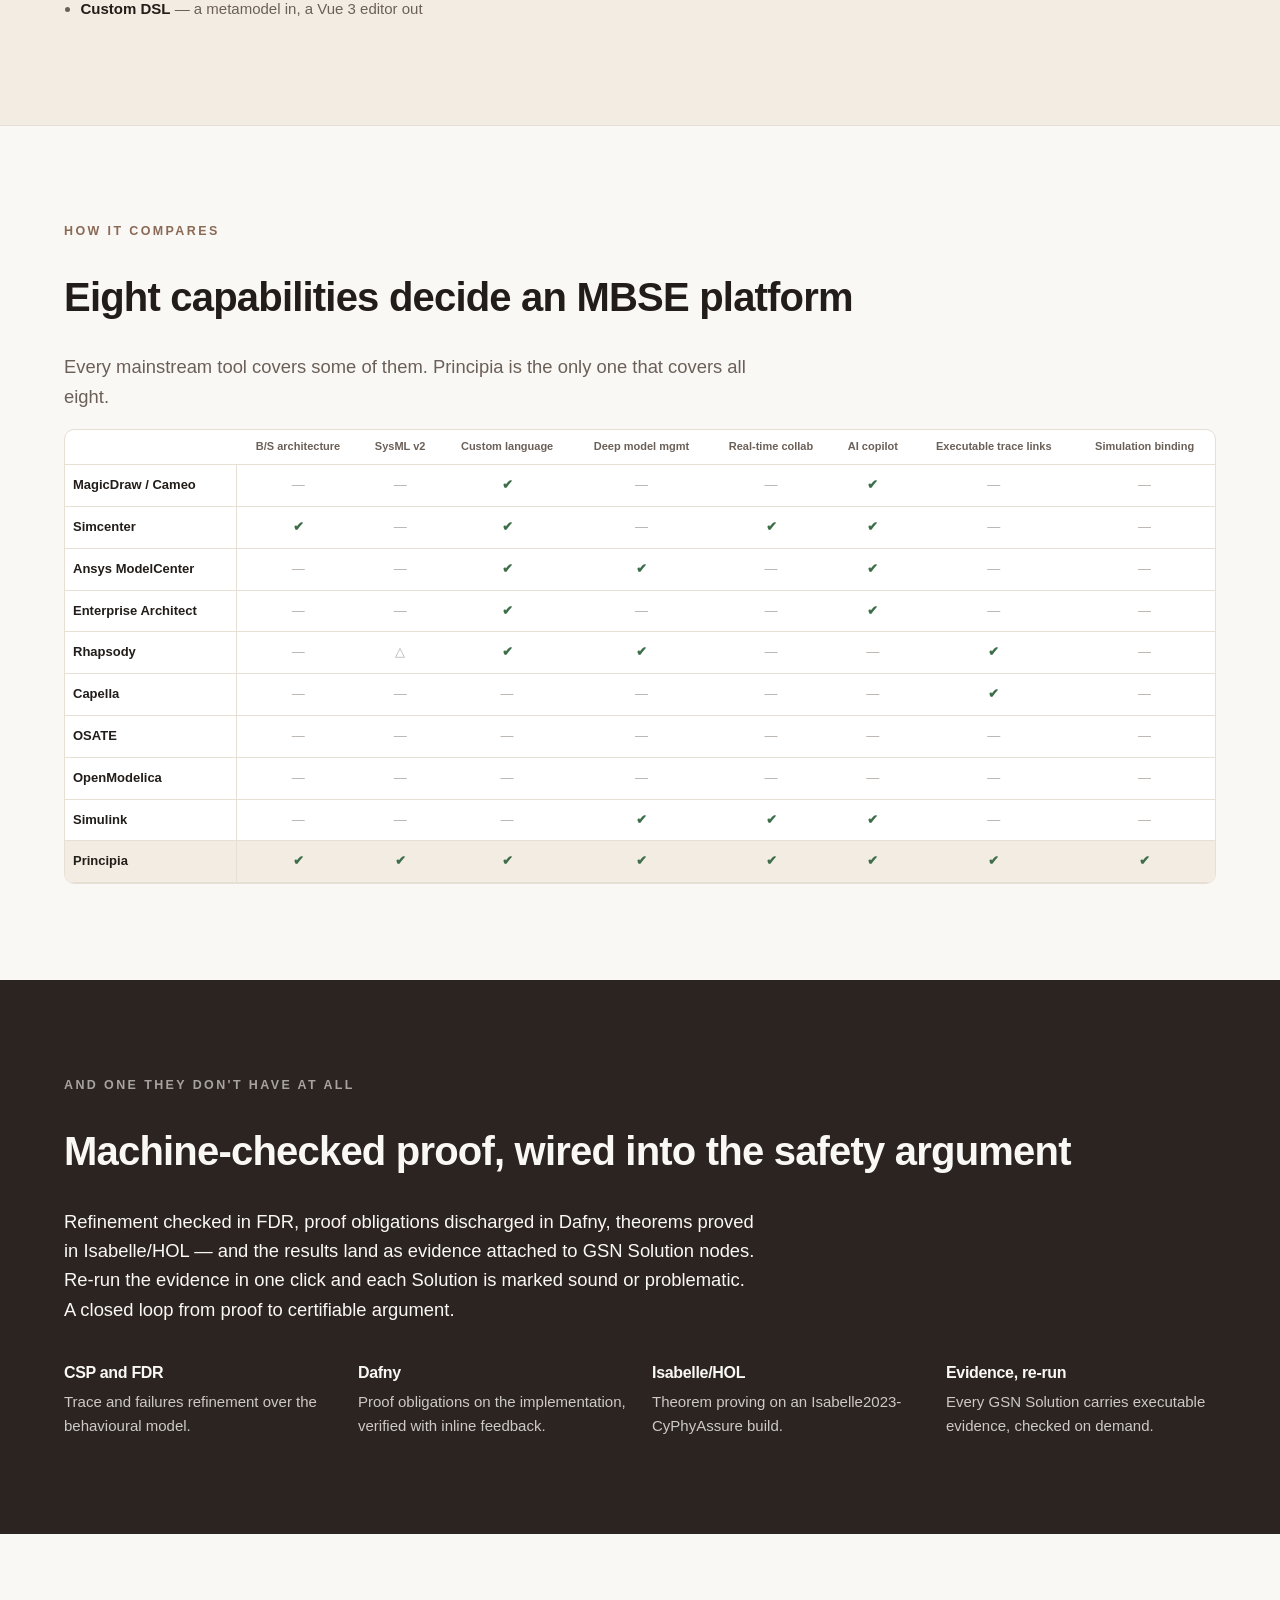
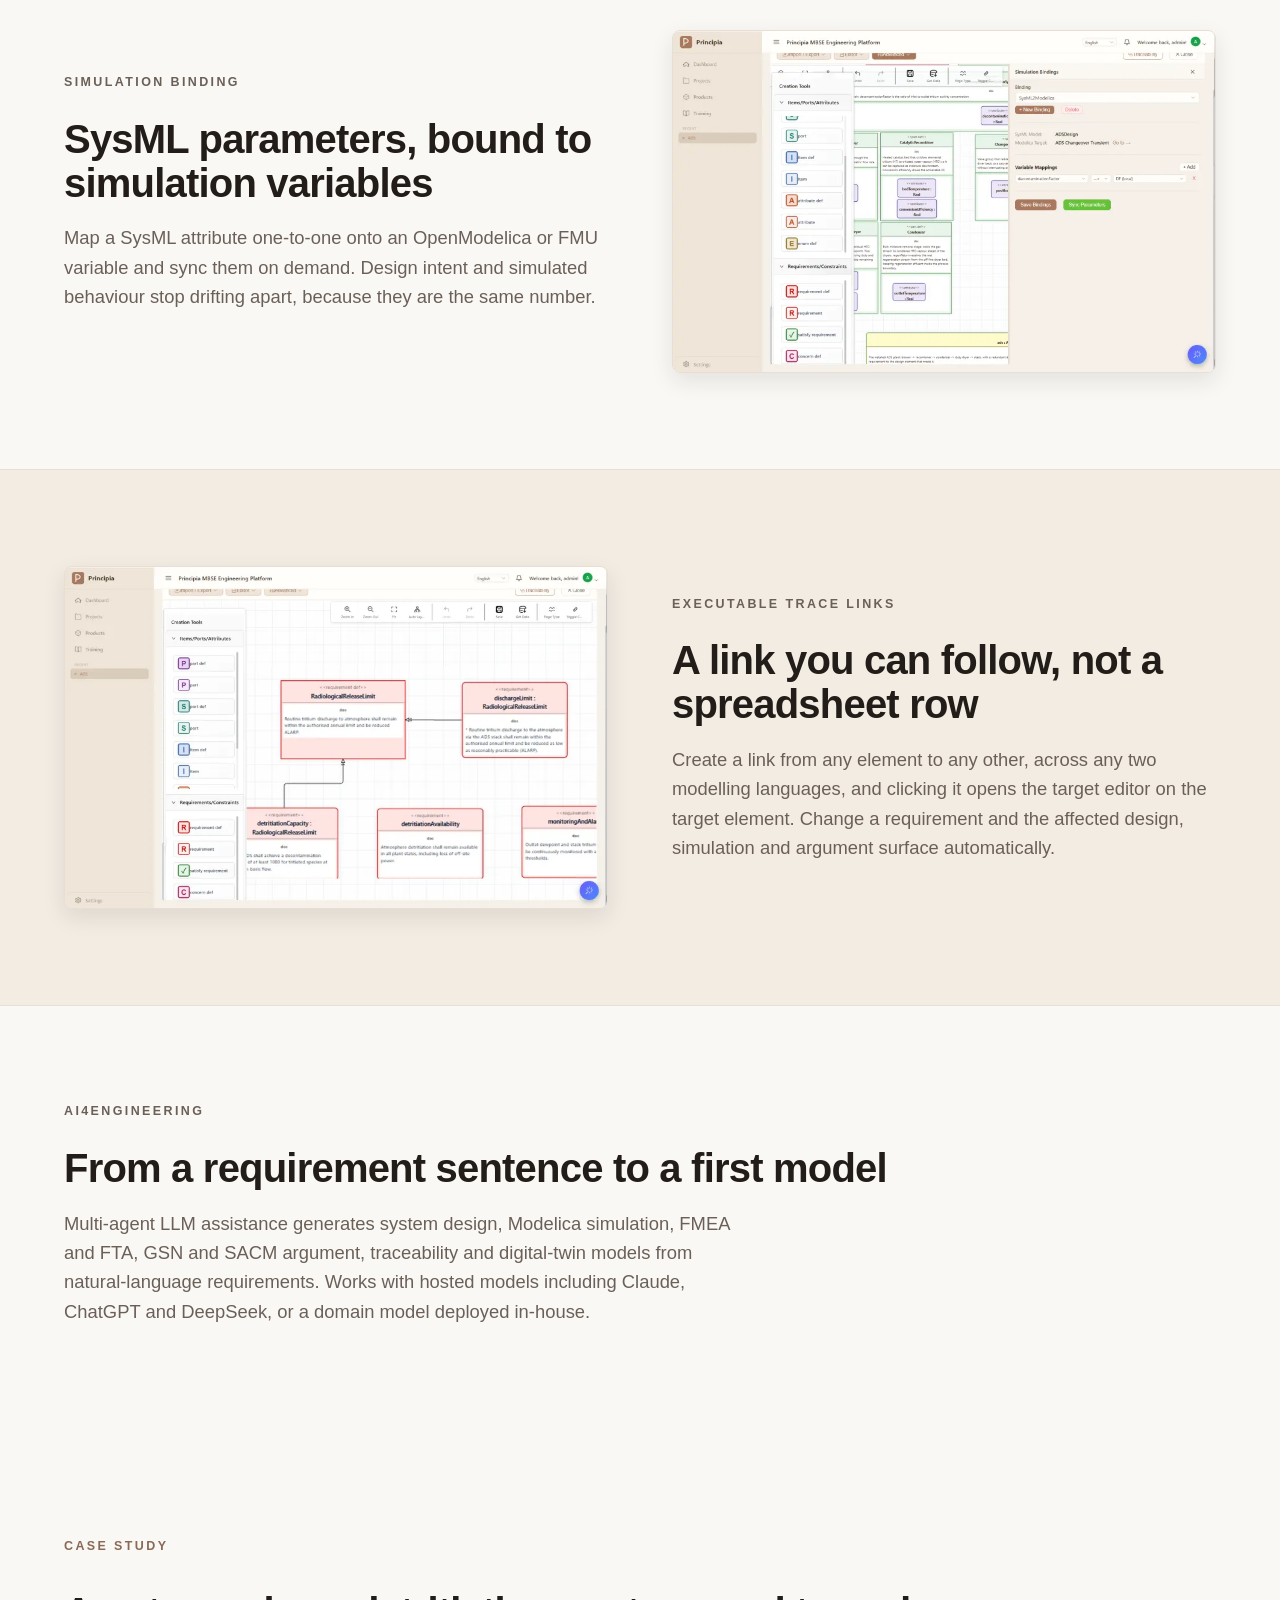
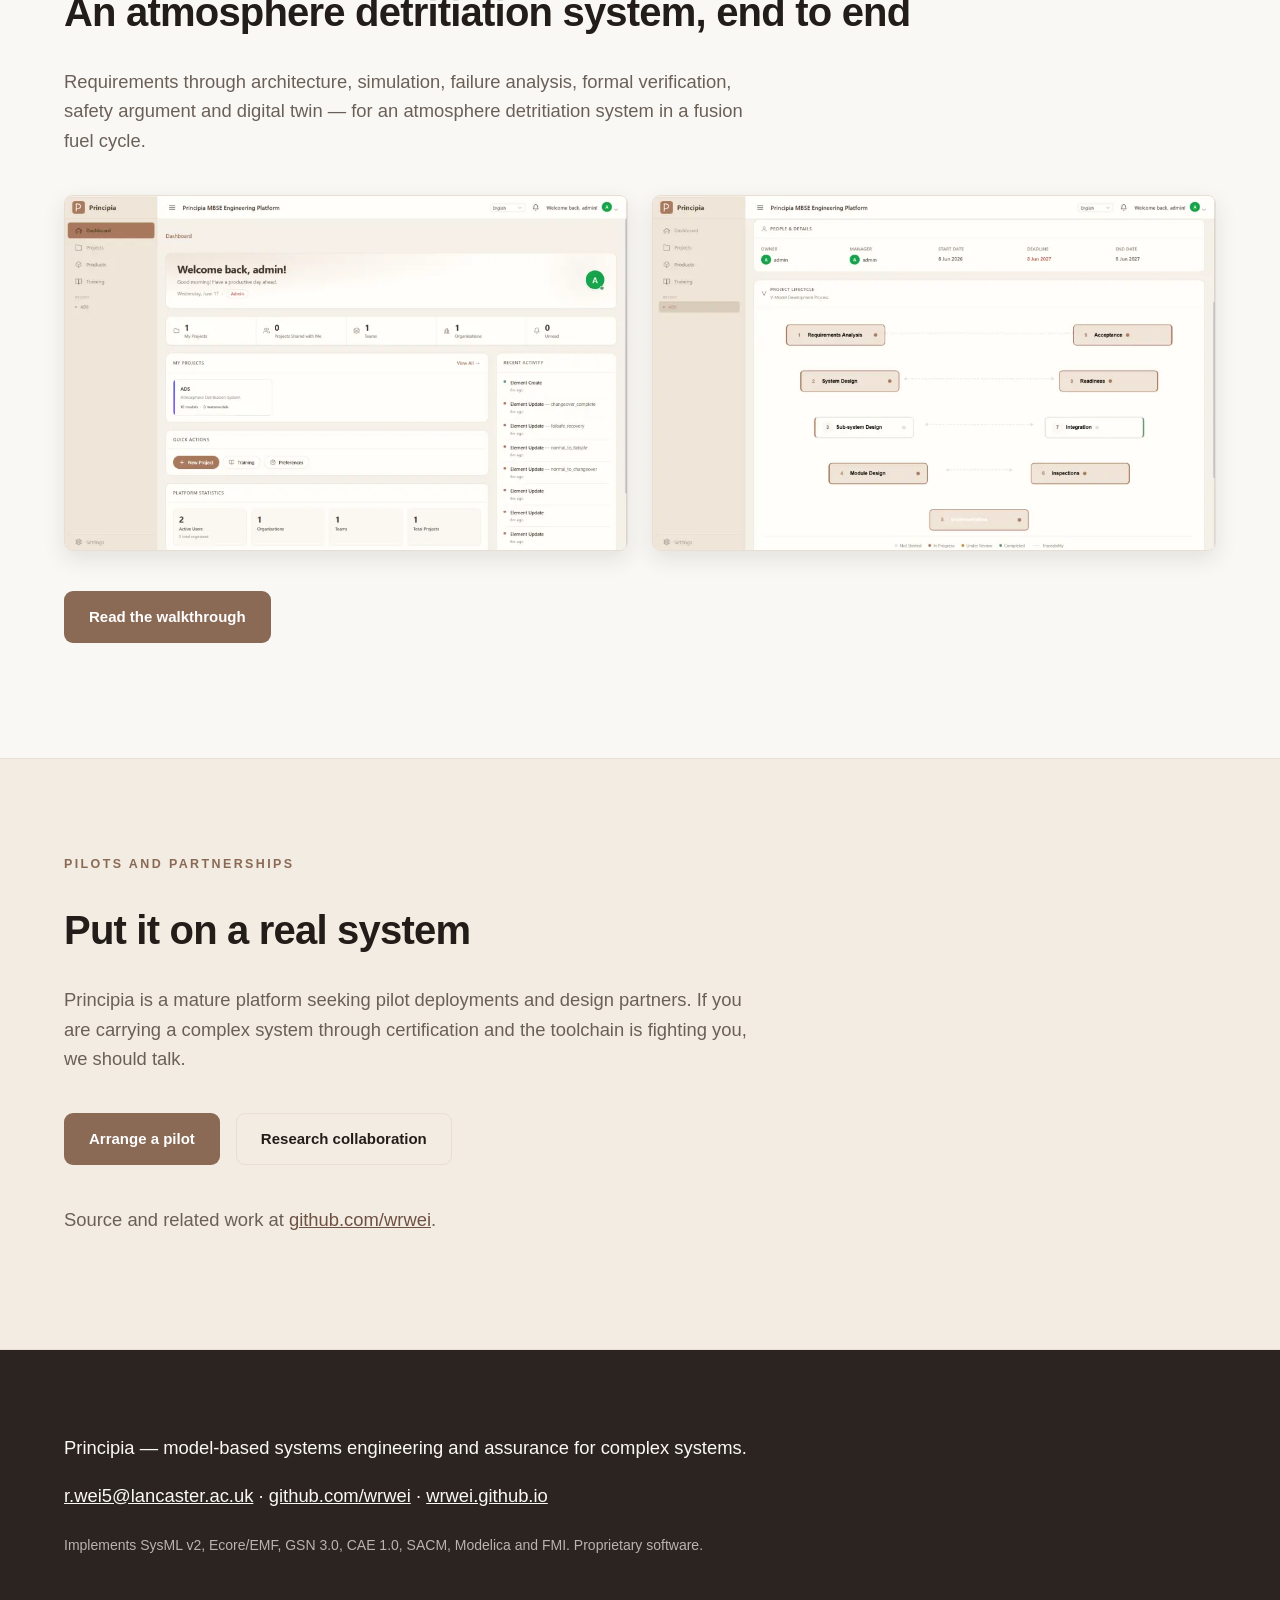
==== commit 4fd3ed62: "Remove institutional affiliation; add the specced JSON-LD Drops "Built at Lancaster University" from" ====
--- a/index.html
+++ b/index.html
@@ -14,6 +14,26 @@
 <meta property="og:url" content="https://wrwei.github.io/Principia/">
 <meta name="twitter:card" content="summary_large_image">
 <link rel="icon" href="assets/img/favicon.svg" type="image/svg+xml">
+<script type="application/ld+json">
+{
+  "@context": "https://schema.org",
+  "@type": "SoftwareApplication",
+  "name": "Principia",
+  "applicationCategory": "DeveloperApplication",
+  "operatingSystem": "Web browser",
+  "url": "https://wrwei.github.io/Principia/",
+  "description": "A browser-based multi-domain MBSE and assurance platform: SysML v2, Ecore/EMF, GSN, CAE, Modelica and formal verification in one continuous digital thread with executable traceability.",
+  "author": { "@type": "Person", "name": "Ran Wei", "url": "https://wrwei.github.io" },
+  "featureList": [
+    "SysML v2 modelling with 95+ metamodel types",
+    "Ecore/EMF metamodelling and generated editors",
+    "GSN 3.0, CAE 1.0 and SACM assurance cases",
+    "Modelica and FMU co-simulation",
+    "Formal verification with CSP/FDR, Dafny and Isabelle/HOL",
+    "Executable cross-model trace links and change-impact analysis"
+  ]
+}
+</script>
 <link rel="stylesheet" href="assets/css/tokens.css">
 <link rel="stylesheet" href="assets/css/site.css">
 </head>
@@ -485,8 +505,8 @@
       <a class="btn" href="mailto:r.wei5@lancaster.ac.uk?subject=Principia%20pilot%20enquiry">Arrange a pilot</a>
       <a class="btn btn--ghost" href="mailto:r.wei5@lancaster.ac.uk?subject=Principia%20research%20collaboration">Research collaboration</a>
     </p>
-    <p class="band__lead">Built at Lancaster University. Source and related work
-      at <a href="https://github.com/wrwei">github.com/wrwei</a>.</p>
+    <p class="band__lead">Source and related work at
+      <a href="https://github.com/wrwei">github.com/wrwei</a>.</p>
   </div>
 </section>
 
@@ -499,7 +519,7 @@
        <a href="https://github.com/wrwei">github.com/wrwei</a> ·
        <a href="https://wrwei.github.io">wrwei.github.io</a></p>
     <p class="footer__meta">Implements SysML v2, Ecore/EMF, GSN 3.0, CAE 1.0, SACM,
-       Modelica and FMI. Proprietary software. Lancaster University.</p>
+       Modelica and FMI. Proprietary software.</p>
   </div>
 </footer>
 <!-- footer:end -->
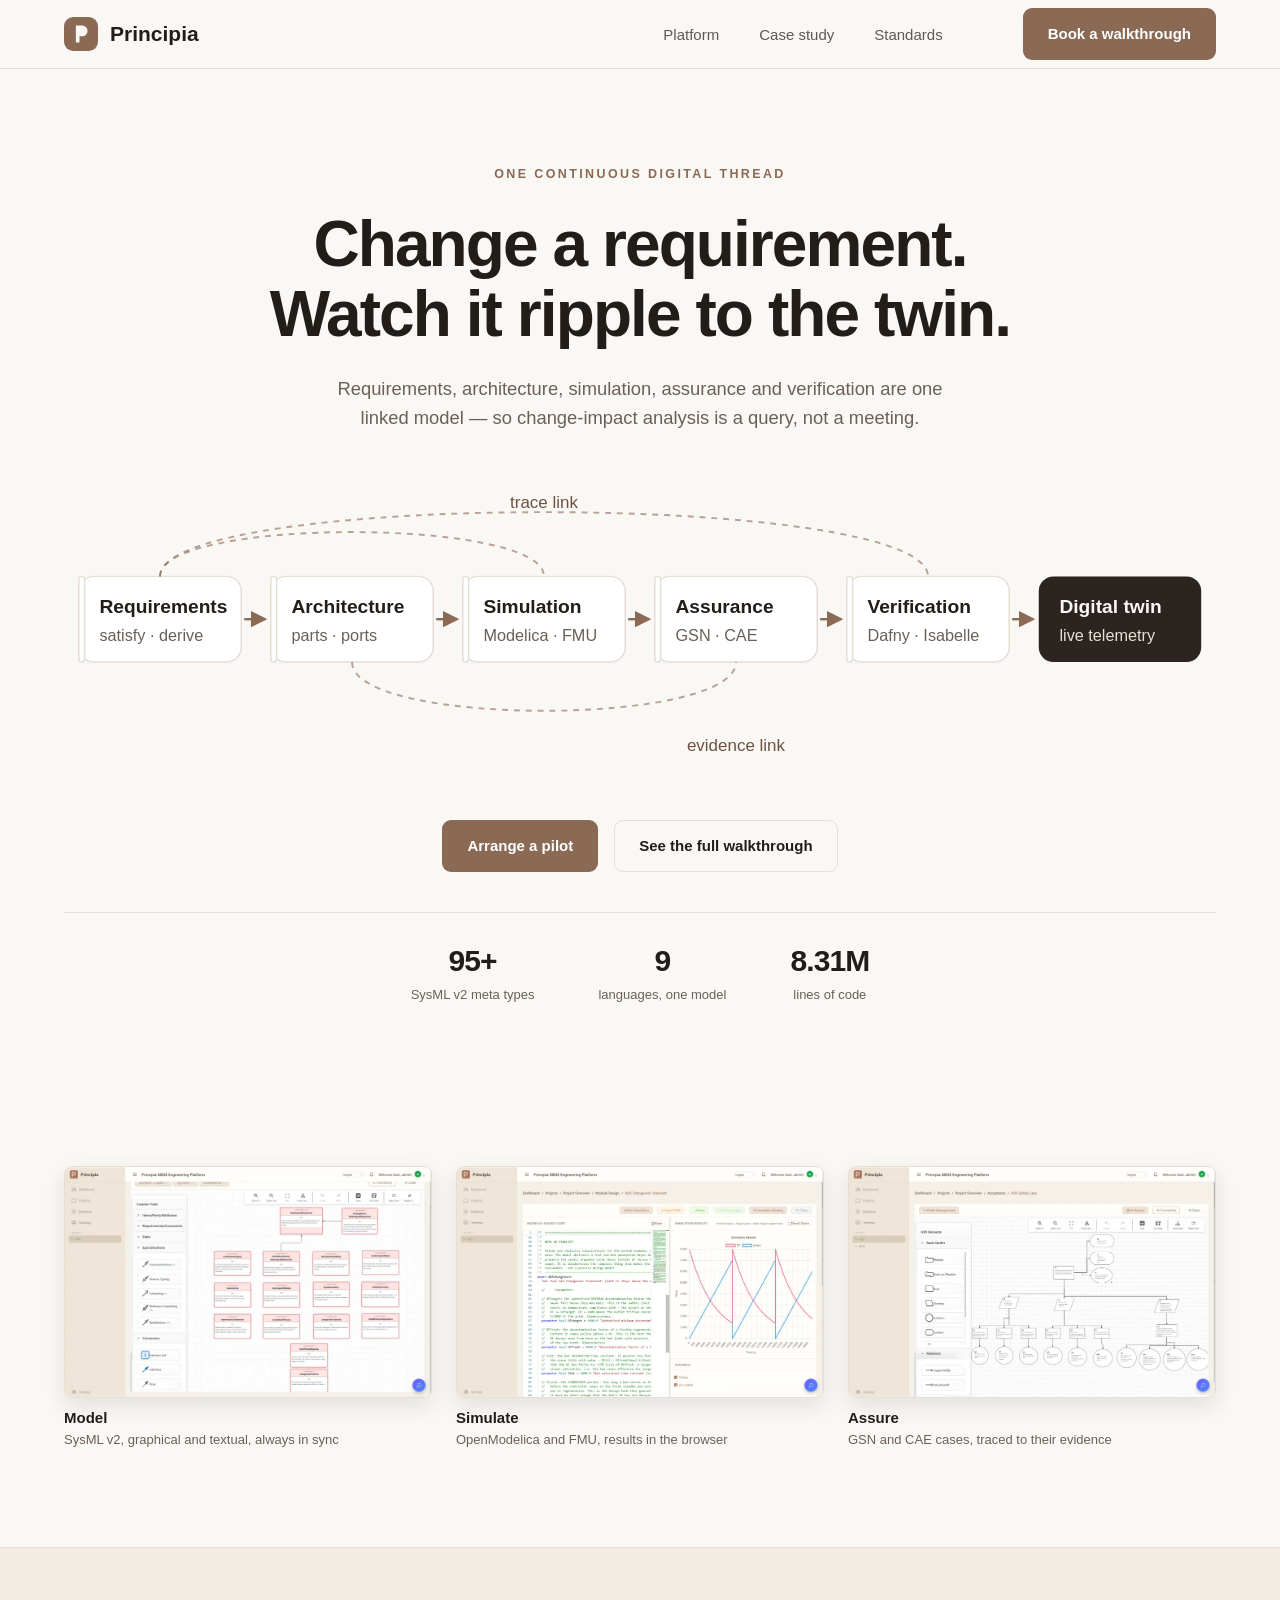
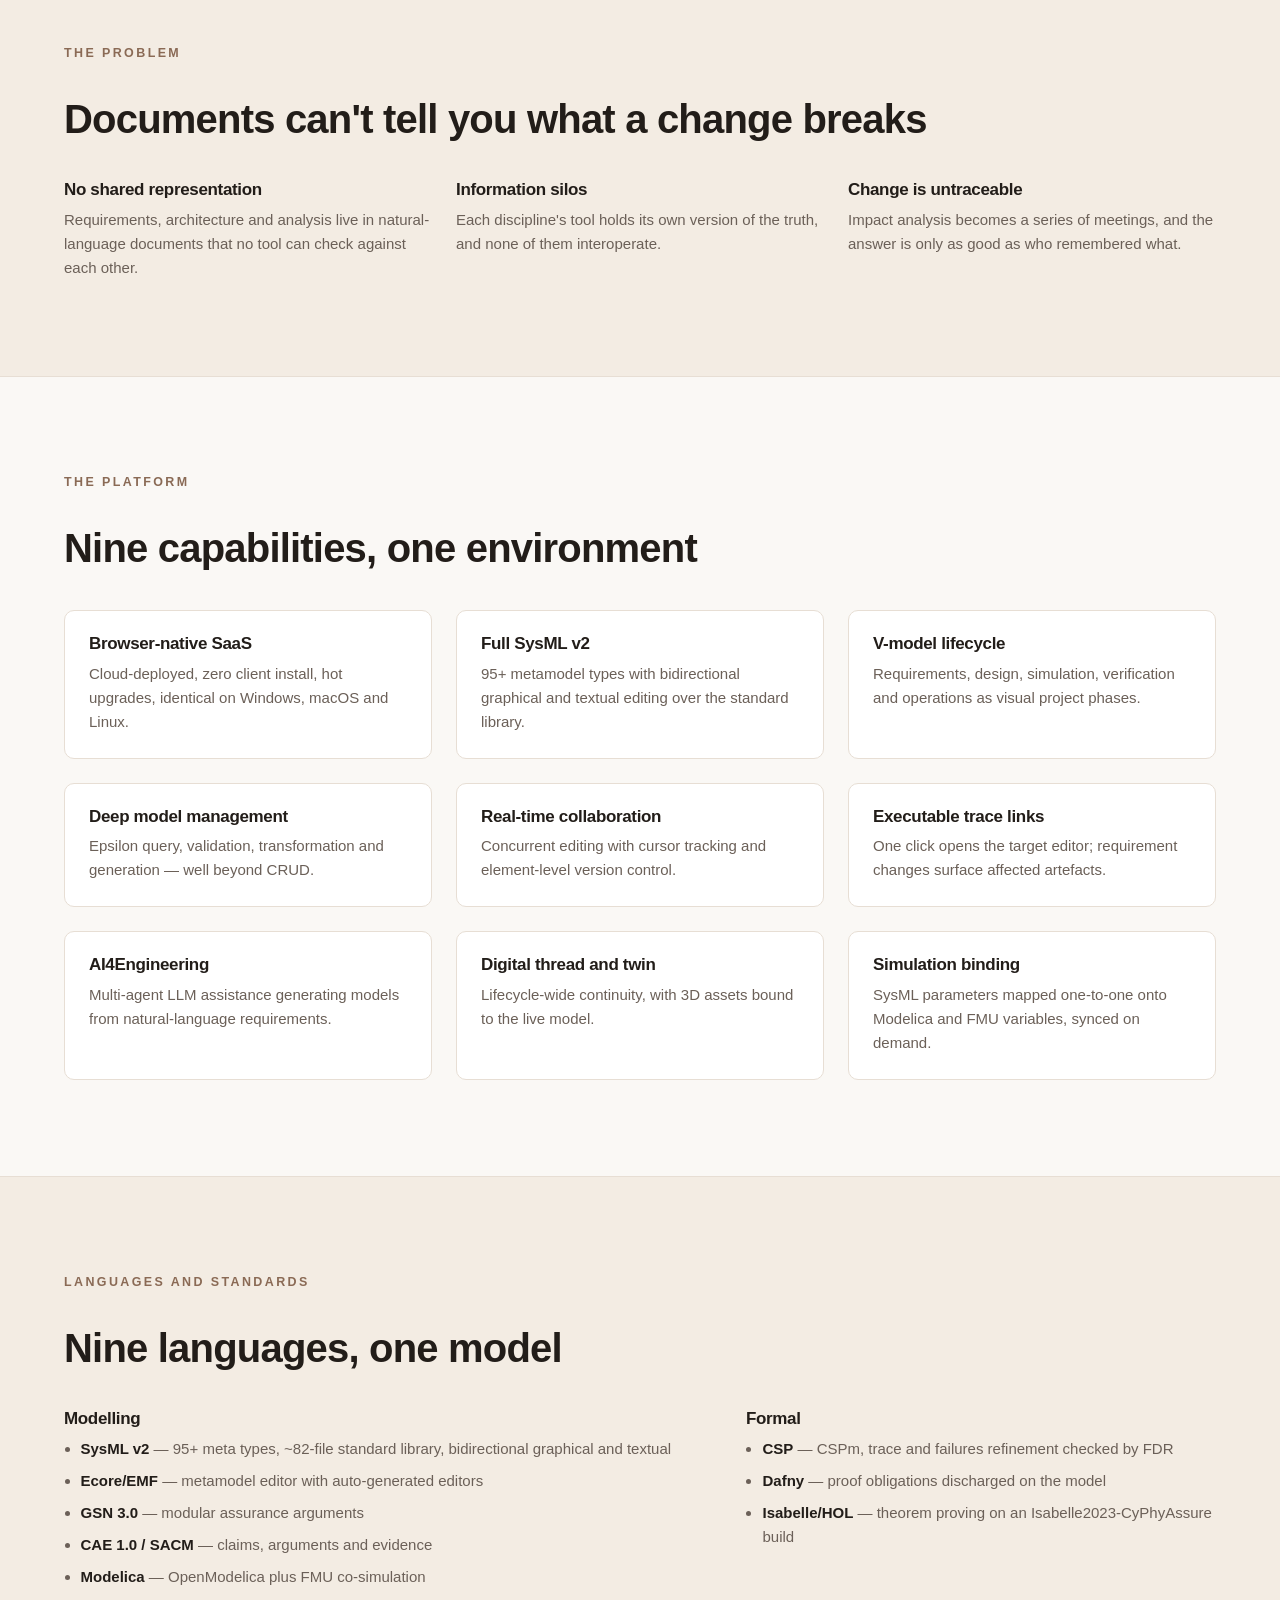
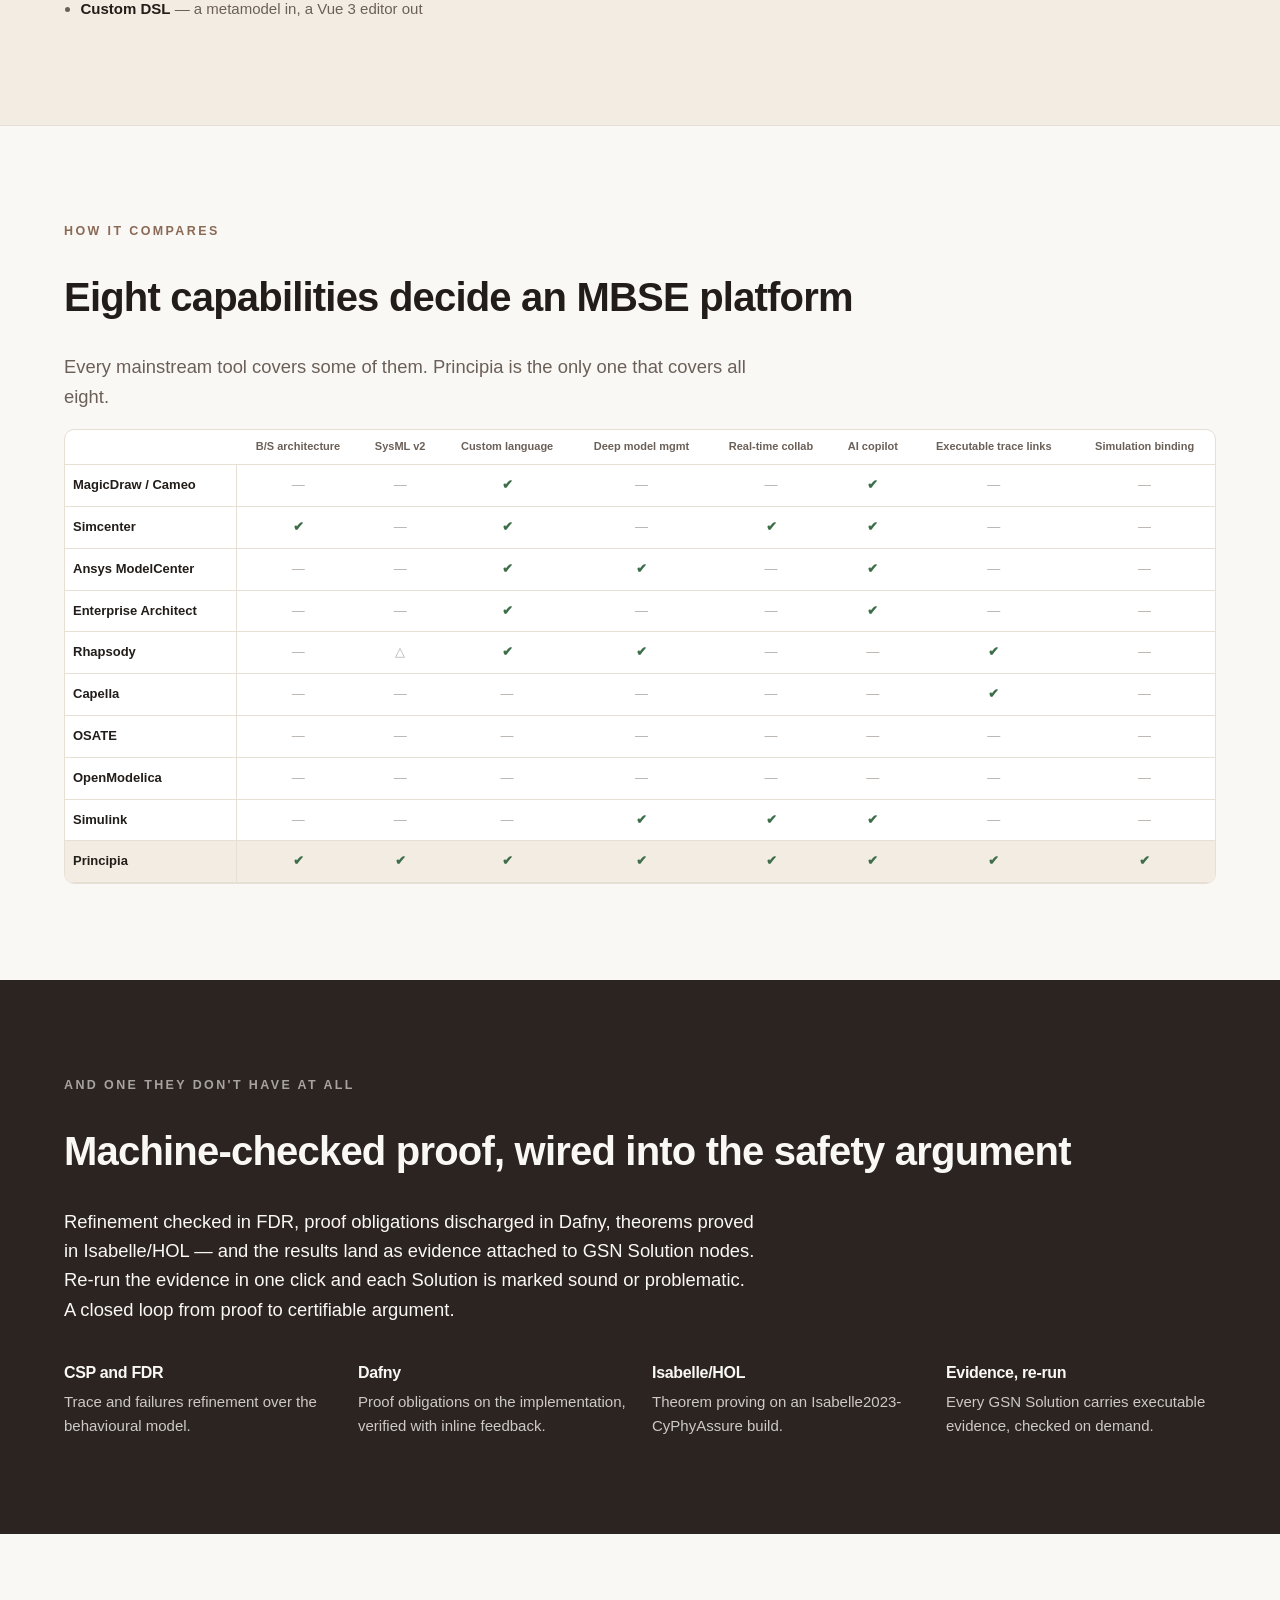
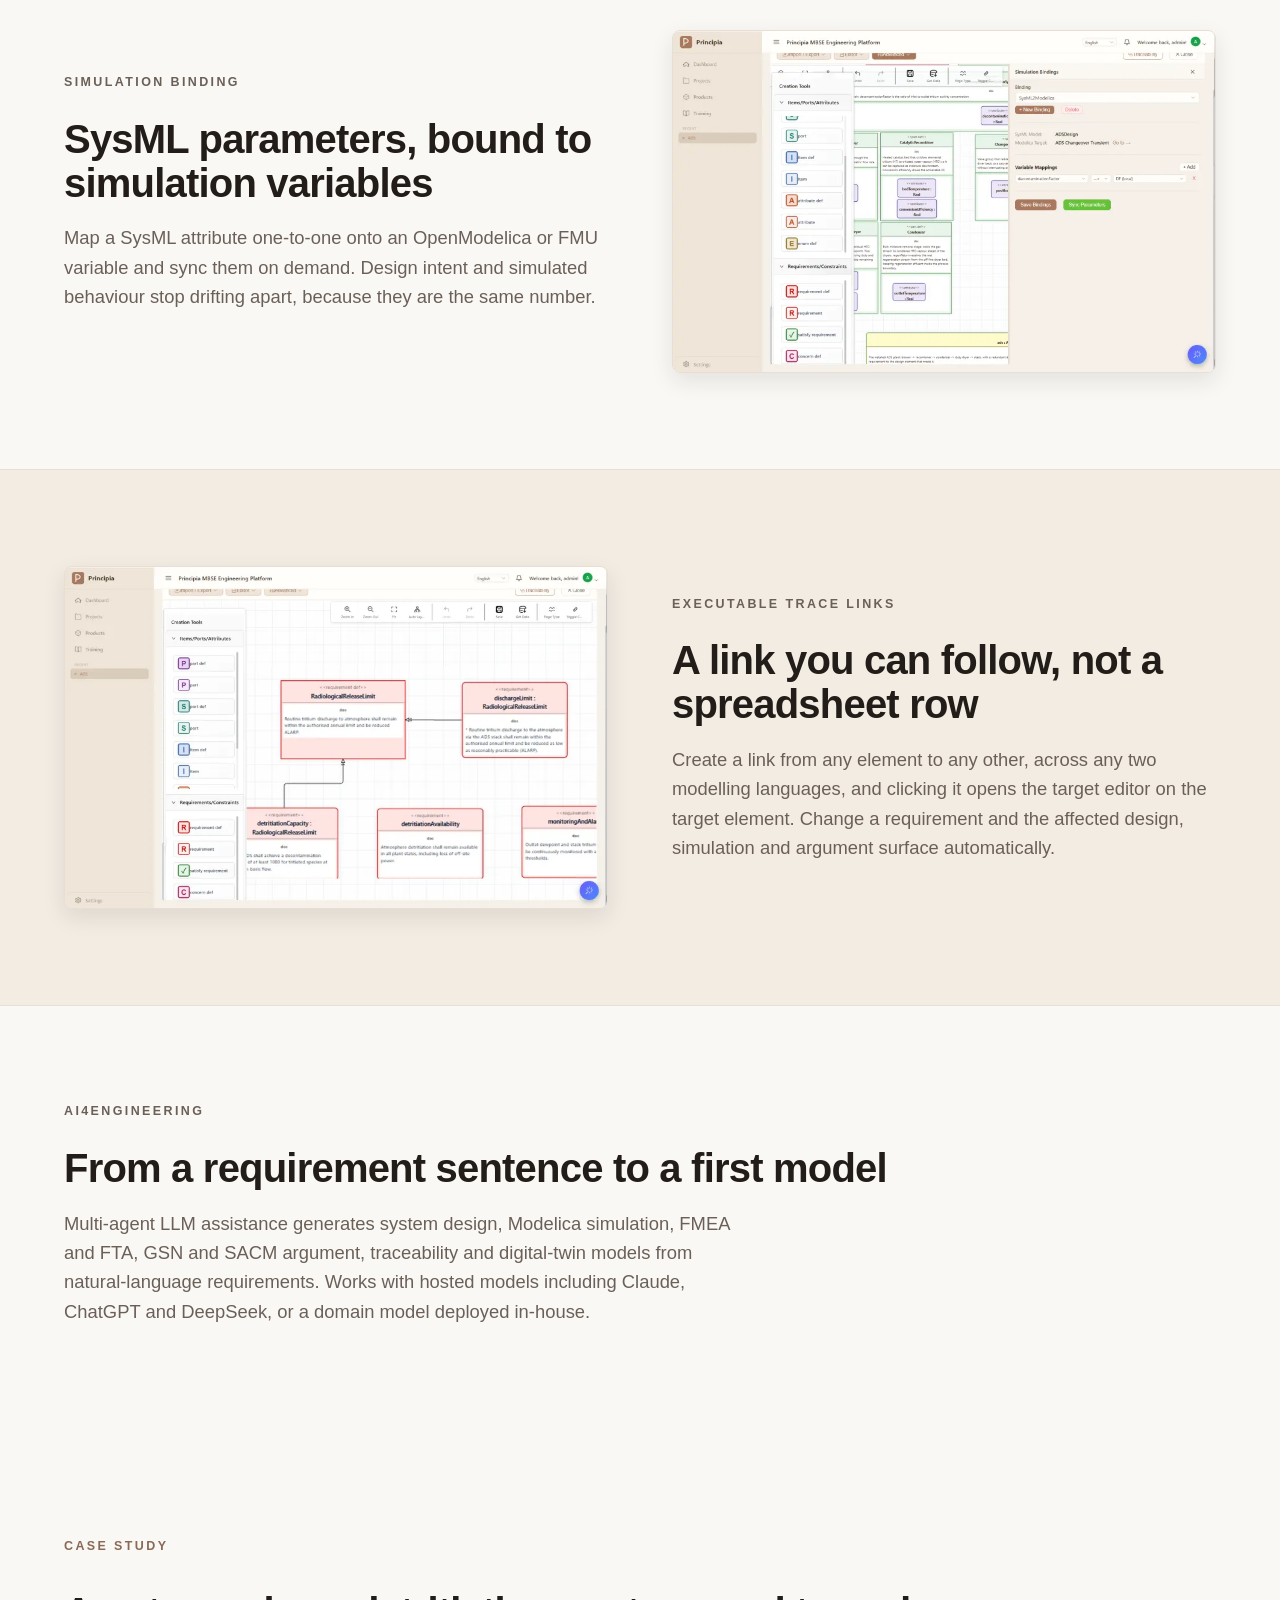
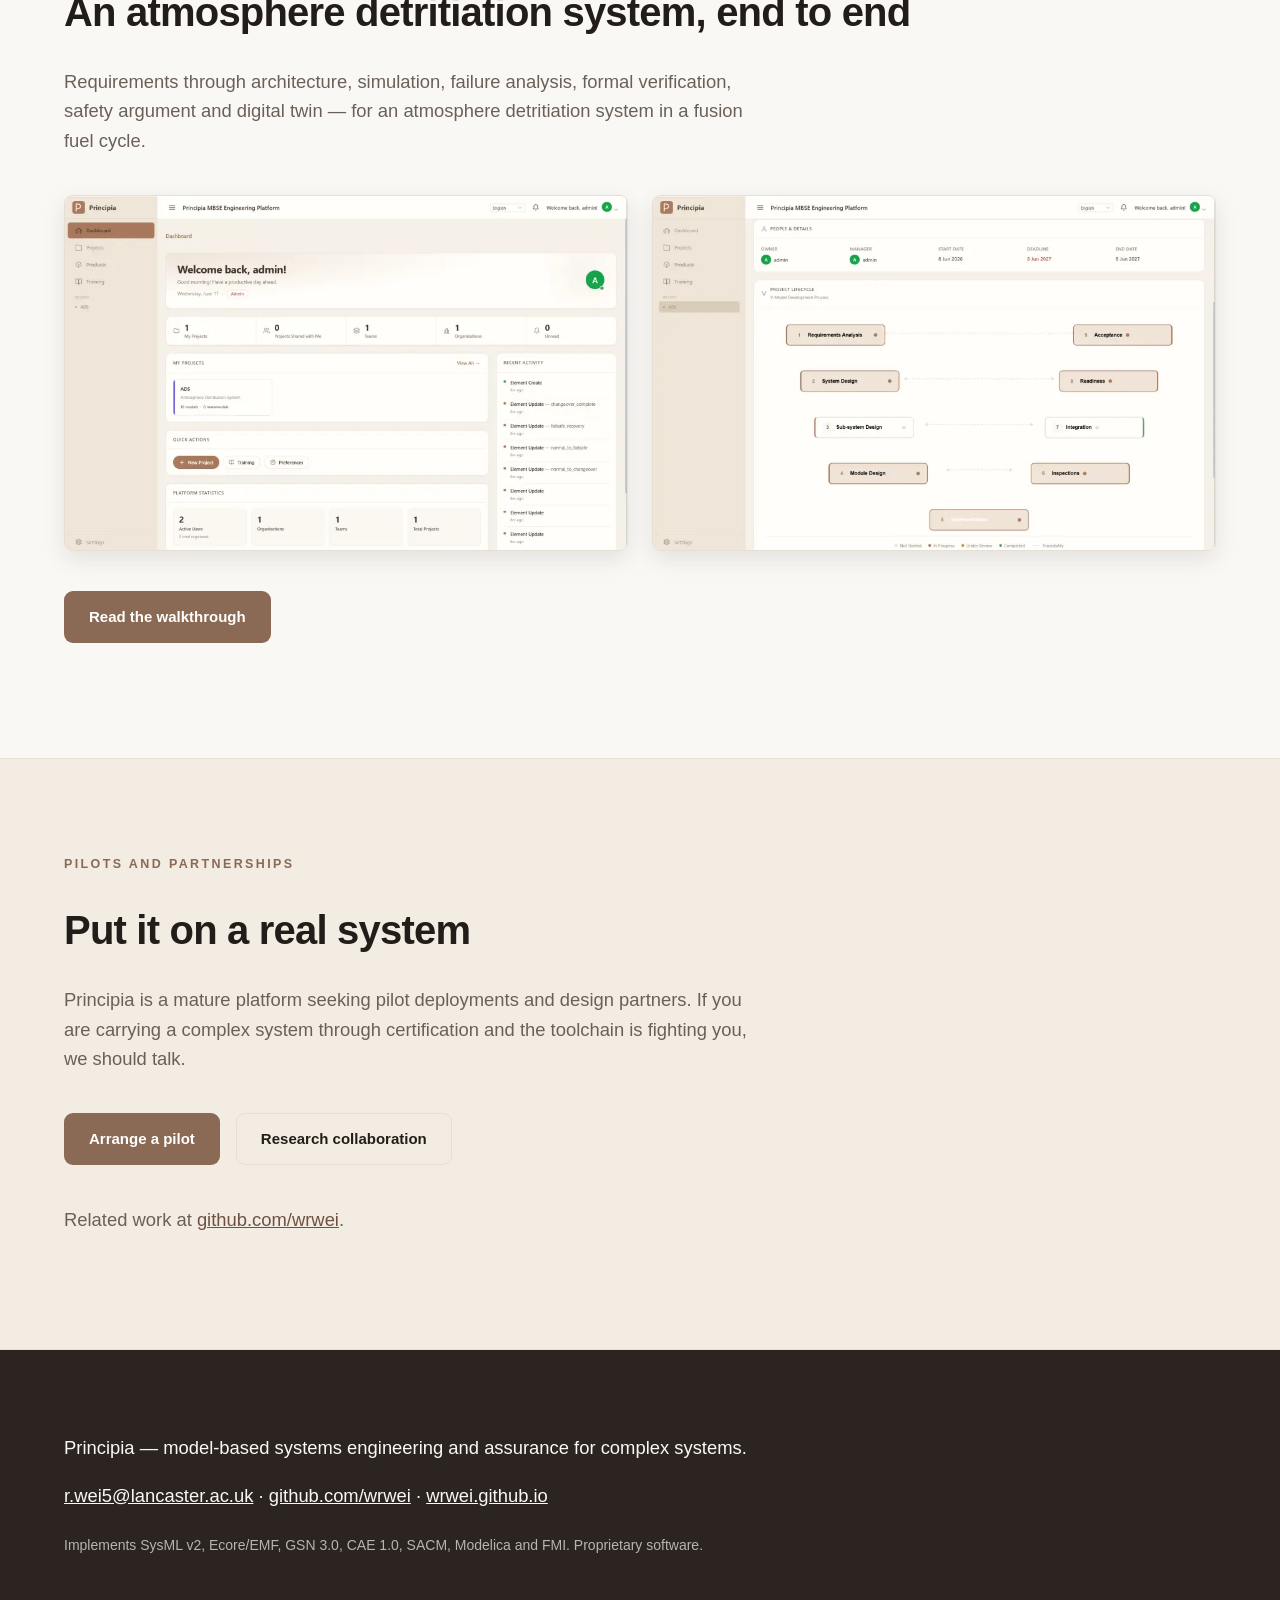
==== commit 1f70ee81: "Drop 'Source and' from the contact line The product is commercial and proprietary; 'Source and relat" ====
--- a/index.html
+++ b/index.html
@@ -505,7 +505,7 @@
       <a class="btn" href="mailto:r.wei5@lancaster.ac.uk?subject=Principia%20pilot%20enquiry">Arrange a pilot</a>
       <a class="btn btn--ghost" href="mailto:r.wei5@lancaster.ac.uk?subject=Principia%20research%20collaboration">Research collaboration</a>
     </p>
-    <p class="band__lead">Source and related work at
+    <p class="band__lead">Related work at
       <a href="https://github.com/wrwei">github.com/wrwei</a>.</p>
   </div>
 </section>
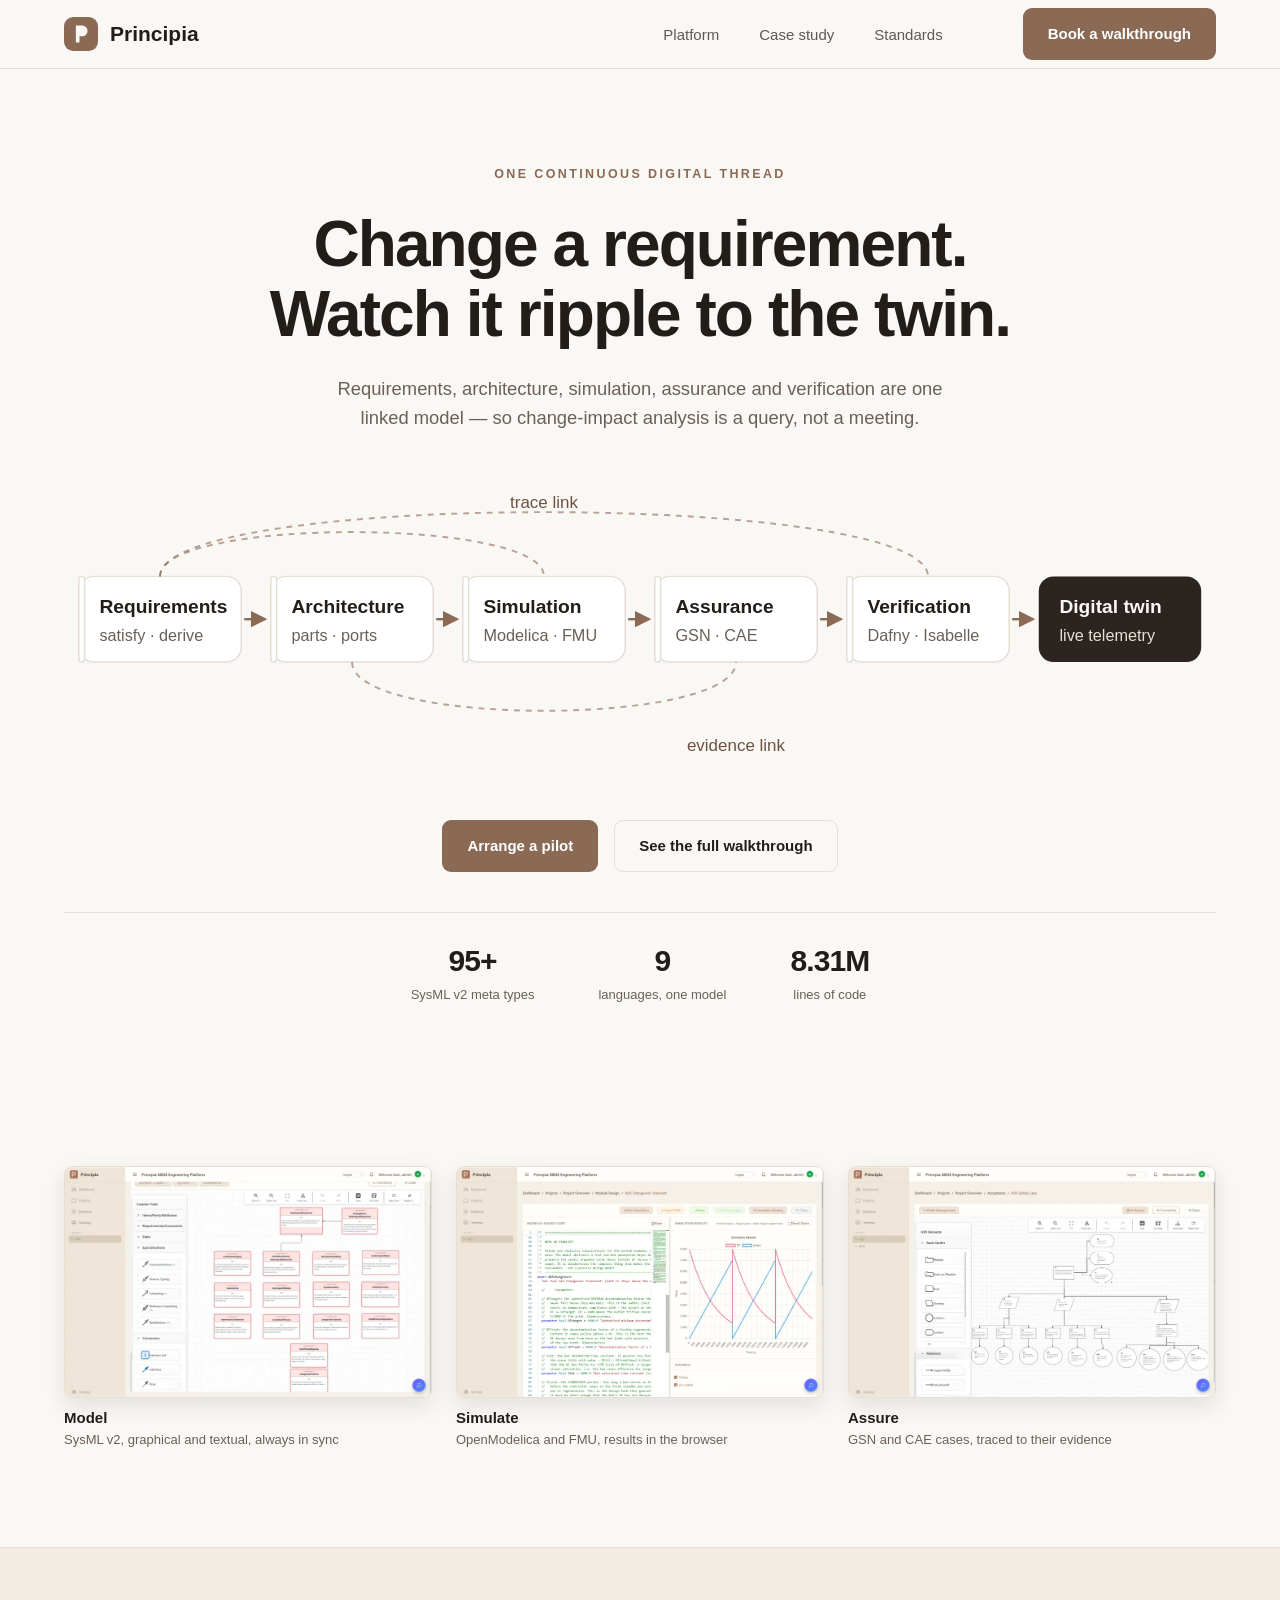
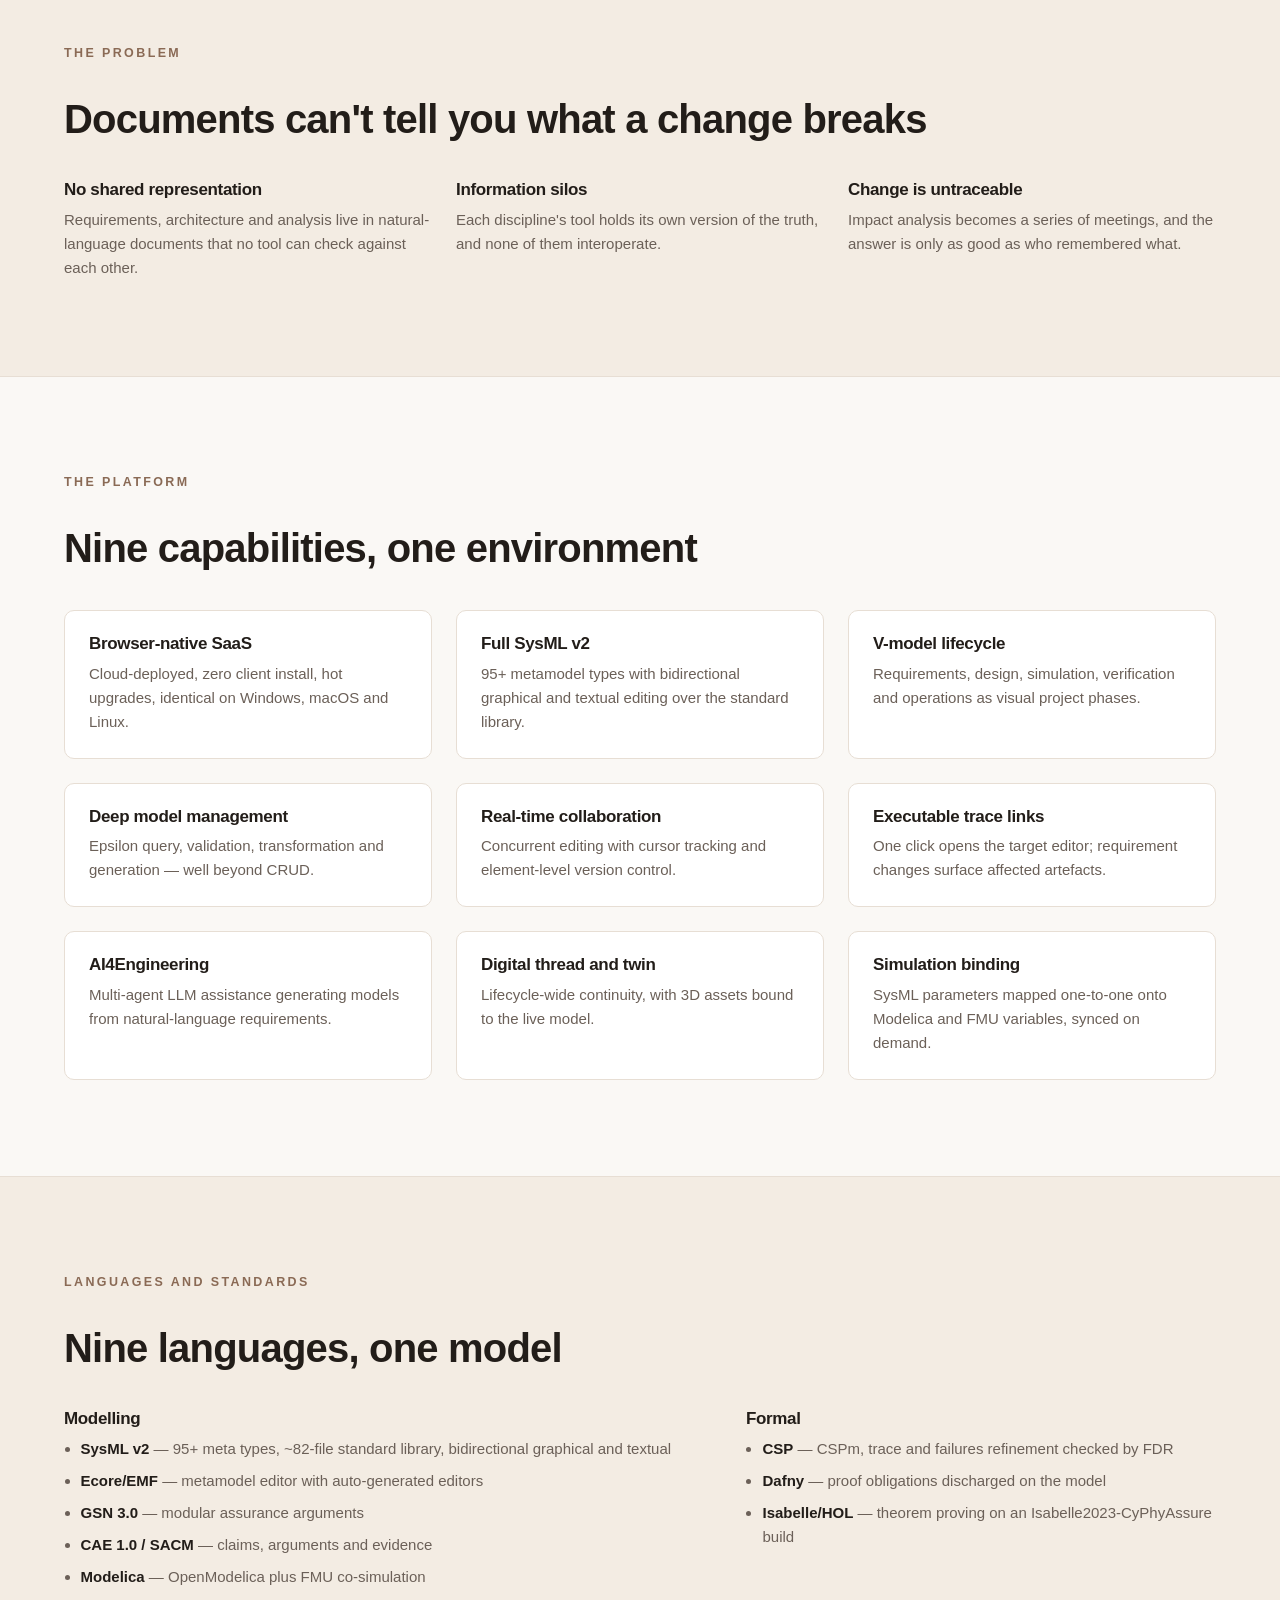
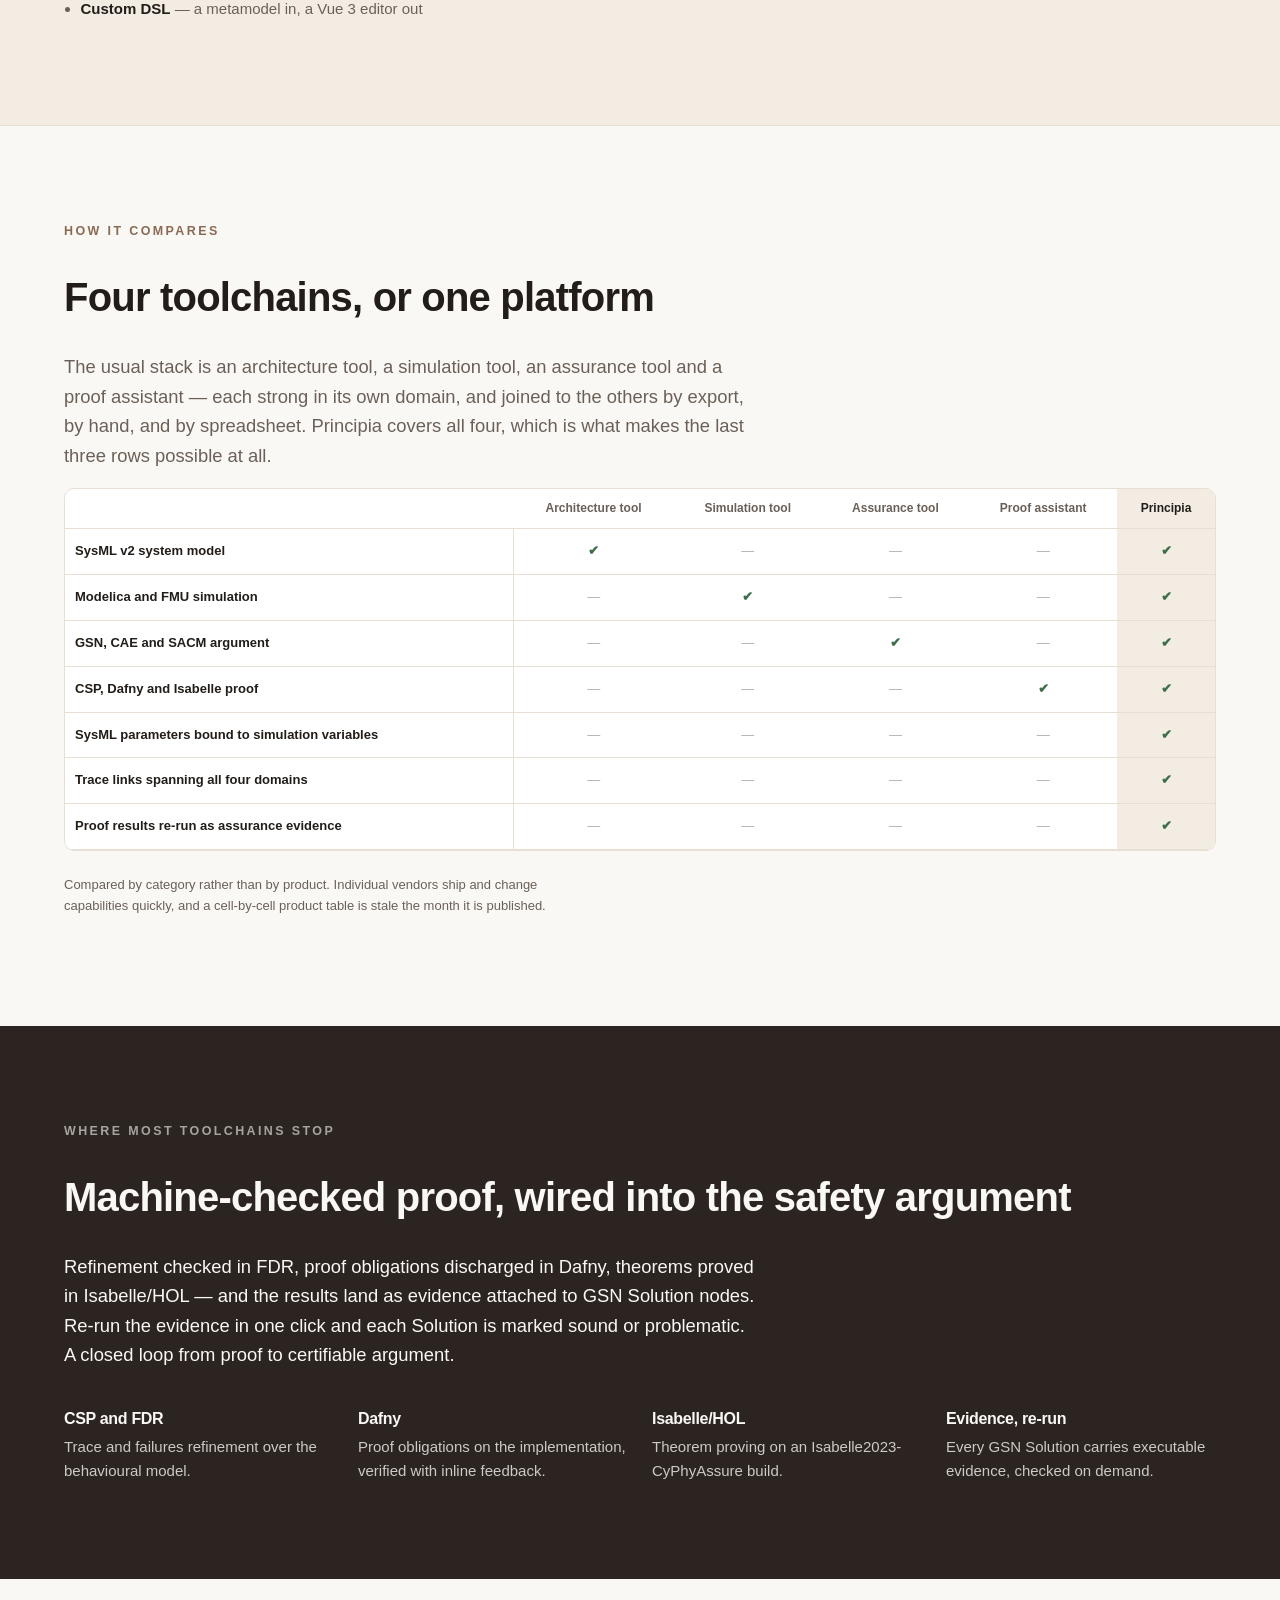
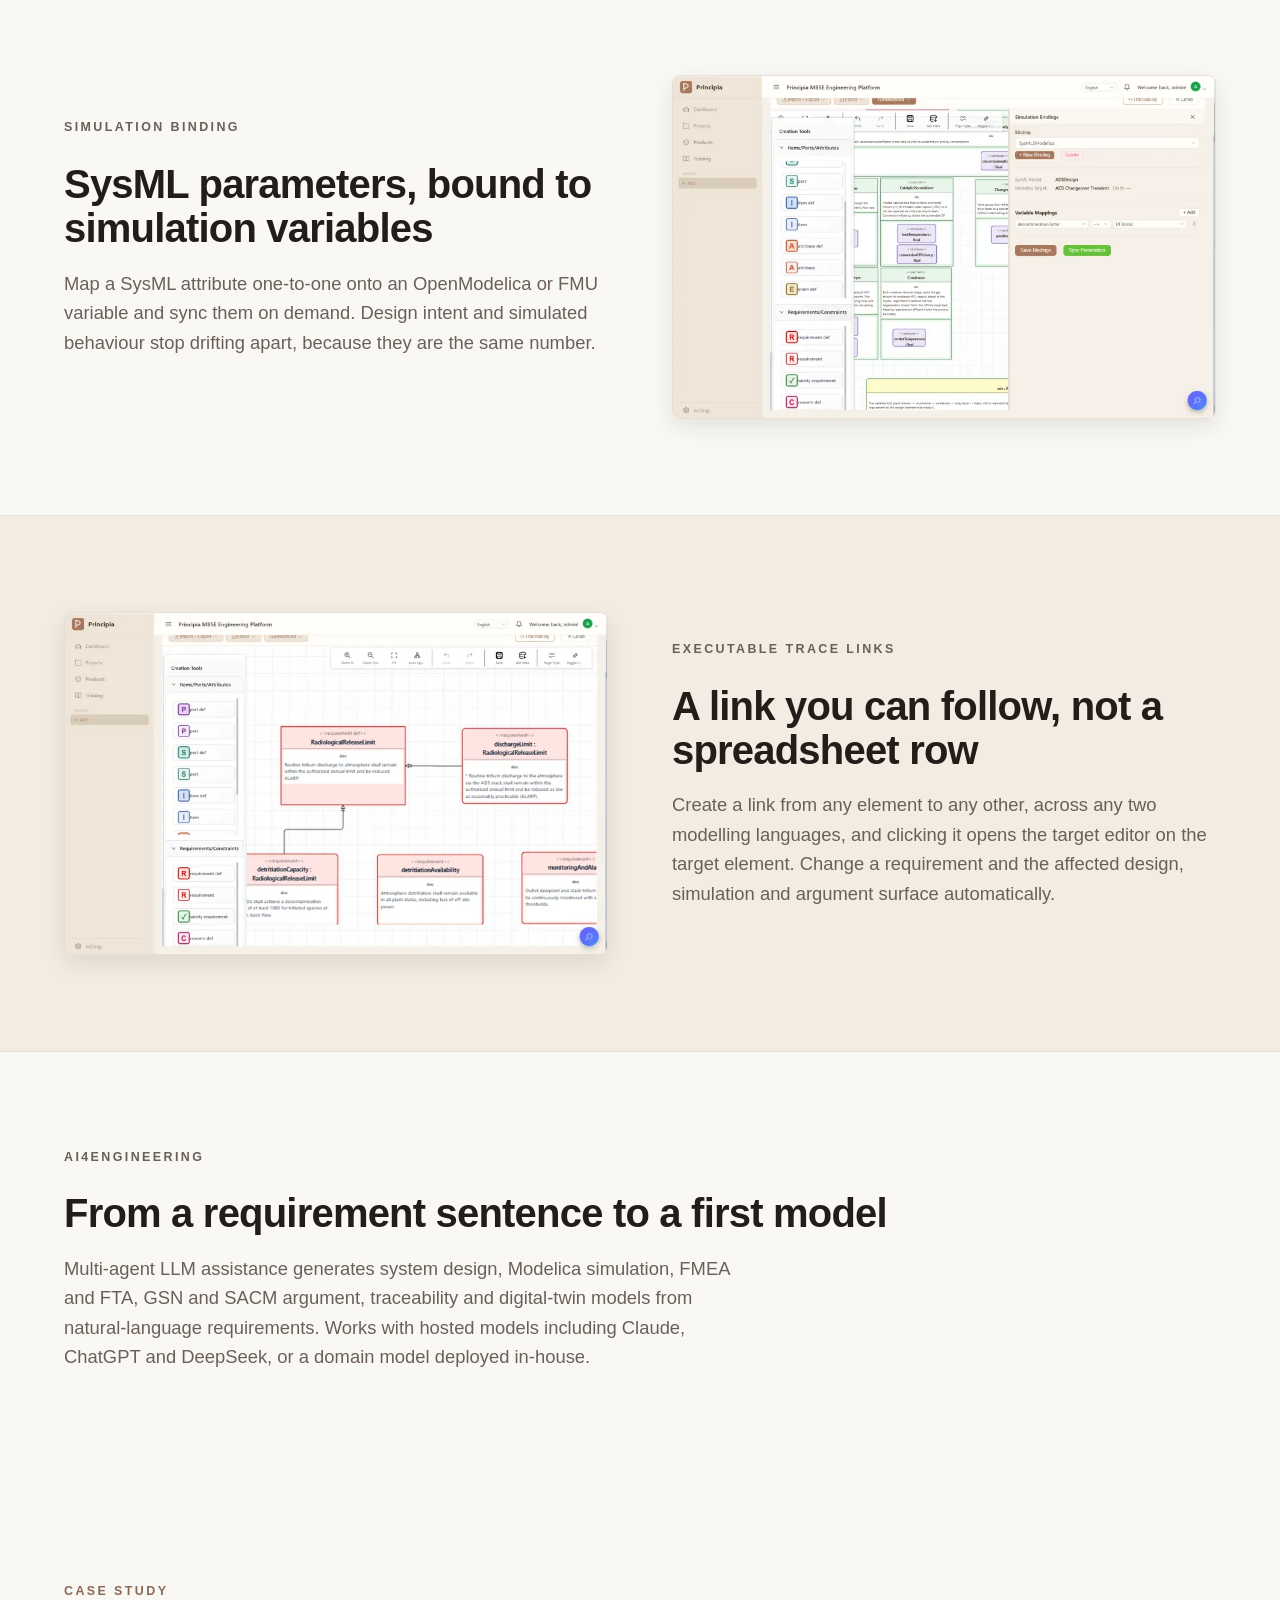
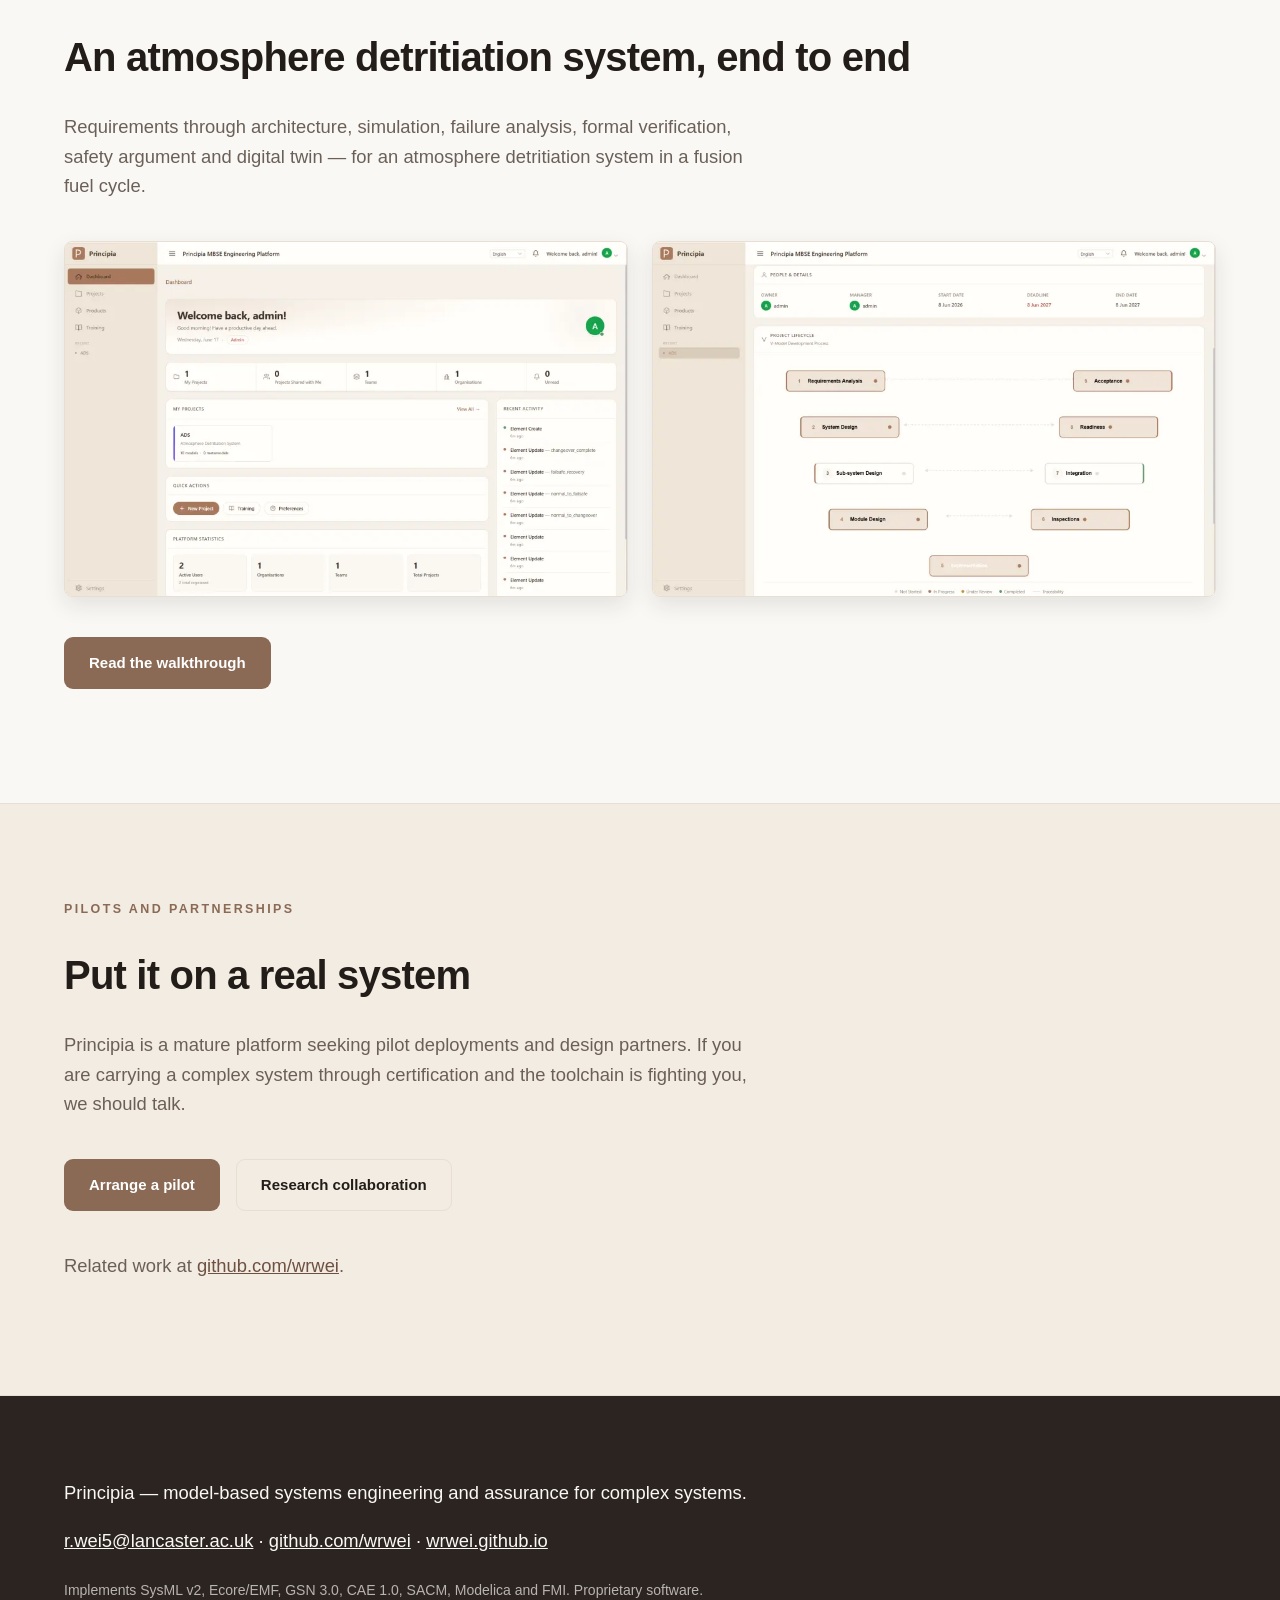
==== commit f7e3a6ca: "Retire the per-product comparison matrix; compare tool categories Verification against vendor docume" ====
--- a/index.html
+++ b/index.html
@@ -251,148 +251,96 @@
 <section class="band matrix-band">
   <div class="container">
     <p class="eyebrow">How it compares</p>
-    <h2>Eight capabilities decide an MBSE platform</h2>
-    <p class="band__lead">Every mainstream tool covers some of them. Principia is
-      the only one that covers all eight.</p>
+    <h2>Four toolchains, or one platform</h2>
+    <p class="band__lead">The usual stack is an architecture tool, a simulation tool, an
+      assurance tool and a proof assistant — each strong in its own domain, and joined
+      to the others by export, by hand, and by spreadsheet. Principia covers all four,
+      which is what makes the last three rows possible at all.</p>
     <p class="matrix__hint" id="matrix-hint">Scroll the table horizontally &rarr;</p>
     <div class="matrix-scroll" id="matrix-scroll" tabindex="0" role="region"
-         aria-label="MBSE tool capability comparison, scrollable">
+         aria-label="Capability coverage by tool category, scrollable">
       <table class="matrix">
-        <caption class="visually-hidden">Capability comparison across ten MBSE
-          tools and eight criteria</caption>
+        <caption class="visually-hidden">Which capabilities each category of tool
+          covers, compared with Principia</caption>
         <thead>
           <tr>
             <td></td>
-            <th scope="col">B/S architecture</th>
-            <th scope="col">SysML v2</th>
-            <th scope="col">Custom language</th>
-            <th scope="col">Deep model mgmt</th>
-            <th scope="col">Real-time collab</th>
-            <th scope="col">AI copilot</th>
-            <th scope="col">Executable trace links</th>
-            <th scope="col">Simulation binding</th>
+            <th scope="col">Architecture tool</th>
+            <th scope="col">Simulation tool</th>
+            <th scope="col">Assurance tool</th>
+            <th scope="col">Proof assistant</th>
+            <th scope="col">Principia</th>
           </tr>
         </thead>
         <tbody>
           <tr>
-            <th scope="row">MagicDraw / Cameo</th>
-            <td><span class="no" aria-hidden="true">—</span><span class="visually-hidden">not supported</span></td>
-            <td><span class="no" aria-hidden="true">—</span><span class="visually-hidden">not supported</span></td>
-            <td><span class="tick" aria-hidden="true">✔</span><span class="visually-hidden">supported</span></td>
-            <td><span class="no" aria-hidden="true">—</span><span class="visually-hidden">not supported</span></td>
-            <td><span class="no" aria-hidden="true">—</span><span class="visually-hidden">not supported</span></td>
-            <td><span class="tick" aria-hidden="true">✔</span><span class="visually-hidden">supported</span></td>
-            <td><span class="no" aria-hidden="true">—</span><span class="visually-hidden">not supported</span></td>
-            <td><span class="no" aria-hidden="true">—</span><span class="visually-hidden">not supported</span></td>
-          </tr>
-          <tr>
-            <th scope="row">Simcenter</th>
-            <td><span class="tick" aria-hidden="true">✔</span><span class="visually-hidden">supported</span></td>
-            <td><span class="no" aria-hidden="true">—</span><span class="visually-hidden">not supported</span></td>
-            <td><span class="tick" aria-hidden="true">✔</span><span class="visually-hidden">supported</span></td>
-            <td><span class="no" aria-hidden="true">—</span><span class="visually-hidden">not supported</span></td>
-            <td><span class="tick" aria-hidden="true">✔</span><span class="visually-hidden">supported</span></td>
-            <td><span class="tick" aria-hidden="true">✔</span><span class="visually-hidden">supported</span></td>
-            <td><span class="no" aria-hidden="true">—</span><span class="visually-hidden">not supported</span></td>
-            <td><span class="no" aria-hidden="true">—</span><span class="visually-hidden">not supported</span></td>
-          </tr>
-          <tr>
-            <th scope="row">Ansys ModelCenter</th>
-            <td><span class="no" aria-hidden="true">—</span><span class="visually-hidden">not supported</span></td>
-            <td><span class="no" aria-hidden="true">—</span><span class="visually-hidden">not supported</span></td>
-            <td><span class="tick" aria-hidden="true">✔</span><span class="visually-hidden">supported</span></td>
-            <td><span class="tick" aria-hidden="true">✔</span><span class="visually-hidden">supported</span></td>
-            <td><span class="no" aria-hidden="true">—</span><span class="visually-hidden">not supported</span></td>
-            <td><span class="tick" aria-hidden="true">✔</span><span class="visually-hidden">supported</span></td>
-            <td><span class="no" aria-hidden="true">—</span><span class="visually-hidden">not supported</span></td>
-            <td><span class="no" aria-hidden="true">—</span><span class="visually-hidden">not supported</span></td>
-          </tr>
-          <tr>
-            <th scope="row">Enterprise Architect</th>
-            <td><span class="no" aria-hidden="true">—</span><span class="visually-hidden">not supported</span></td>
-            <td><span class="no" aria-hidden="true">—</span><span class="visually-hidden">not supported</span></td>
-            <td><span class="tick" aria-hidden="true">✔</span><span class="visually-hidden">supported</span></td>
-            <td><span class="no" aria-hidden="true">—</span><span class="visually-hidden">not supported</span></td>
-            <td><span class="no" aria-hidden="true">—</span><span class="visually-hidden">not supported</span></td>
-            <td><span class="tick" aria-hidden="true">✔</span><span class="visually-hidden">supported</span></td>
-            <td><span class="no" aria-hidden="true">—</span><span class="visually-hidden">not supported</span></td>
-            <td><span class="no" aria-hidden="true">—</span><span class="visually-hidden">not supported</span></td>
-          </tr>
-          <tr>
-            <th scope="row">Rhapsody</th>
-            <td><span class="no" aria-hidden="true">—</span><span class="visually-hidden">not supported</span></td>
-            <td><span class="no" aria-hidden="true">△</span><span class="visually-hidden">partial</span></td>
-            <td><span class="tick" aria-hidden="true">✔</span><span class="visually-hidden">supported</span></td>
-            <td><span class="tick" aria-hidden="true">✔</span><span class="visually-hidden">supported</span></td>
-            <td><span class="no" aria-hidden="true">—</span><span class="visually-hidden">not supported</span></td>
-            <td><span class="no" aria-hidden="true">—</span><span class="visually-hidden">not supported</span></td>
-            <td><span class="tick" aria-hidden="true">✔</span><span class="visually-hidden">supported</span></td>
-            <td><span class="no" aria-hidden="true">—</span><span class="visually-hidden">not supported</span></td>
-          </tr>
-          <tr>
-            <th scope="row">Capella</th>
-            <td><span class="no" aria-hidden="true">—</span><span class="visually-hidden">not supported</span></td>
-            <td><span class="no" aria-hidden="true">—</span><span class="visually-hidden">not supported</span></td>
-            <td><span class="no" aria-hidden="true">—</span><span class="visually-hidden">not supported</span></td>
-            <td><span class="no" aria-hidden="true">—</span><span class="visually-hidden">not supported</span></td>
-            <td><span class="no" aria-hidden="true">—</span><span class="visually-hidden">not supported</span></td>
-            <td><span class="no" aria-hidden="true">—</span><span class="visually-hidden">not supported</span></td>
-            <td><span class="tick" aria-hidden="true">✔</span><span class="visually-hidden">supported</span></td>
-            <td><span class="no" aria-hidden="true">—</span><span class="visually-hidden">not supported</span></td>
-          </tr>
-          <tr>
-            <th scope="row">OSATE</th>
-            <td><span class="no" aria-hidden="true">—</span><span class="visually-hidden">not supported</span></td>
-            <td><span class="no" aria-hidden="true">—</span><span class="visually-hidden">not supported</span></td>
-            <td><span class="no" aria-hidden="true">—</span><span class="visually-hidden">not supported</span></td>
-            <td><span class="no" aria-hidden="true">—</span><span class="visually-hidden">not supported</span></td>
-            <td><span class="no" aria-hidden="true">—</span><span class="visually-hidden">not supported</span></td>
-            <td><span class="no" aria-hidden="true">—</span><span class="visually-hidden">not supported</span></td>
-            <td><span class="no" aria-hidden="true">—</span><span class="visually-hidden">not supported</span></td>
-            <td><span class="no" aria-hidden="true">—</span><span class="visually-hidden">not supported</span></td>
-          </tr>
-          <tr>
-            <th scope="row">OpenModelica</th>
-            <td><span class="no" aria-hidden="true">—</span><span class="visually-hidden">not supported</span></td>
-            <td><span class="no" aria-hidden="true">—</span><span class="visually-hidden">not supported</span></td>
-            <td><span class="no" aria-hidden="true">—</span><span class="visually-hidden">not supported</span></td>
-            <td><span class="no" aria-hidden="true">—</span><span class="visually-hidden">not supported</span></td>
-            <td><span class="no" aria-hidden="true">—</span><span class="visually-hidden">not supported</span></td>
-            <td><span class="no" aria-hidden="true">—</span><span class="visually-hidden">not supported</span></td>
-            <td><span class="no" aria-hidden="true">—</span><span class="visually-hidden">not supported</span></td>
-            <td><span class="no" aria-hidden="true">—</span><span class="visually-hidden">not supported</span></td>
-          </tr>
-          <tr>
-            <th scope="row">Simulink</th>
-            <td><span class="no" aria-hidden="true">—</span><span class="visually-hidden">not supported</span></td>
-            <td><span class="no" aria-hidden="true">—</span><span class="visually-hidden">not supported</span></td>
-            <td><span class="no" aria-hidden="true">—</span><span class="visually-hidden">not supported</span></td>
-            <td><span class="tick" aria-hidden="true">✔</span><span class="visually-hidden">supported</span></td>
-            <td><span class="tick" aria-hidden="true">✔</span><span class="visually-hidden">supported</span></td>
-            <td><span class="tick" aria-hidden="true">✔</span><span class="visually-hidden">supported</span></td>
-            <td><span class="no" aria-hidden="true">—</span><span class="visually-hidden">not supported</span></td>
-            <td><span class="no" aria-hidden="true">—</span><span class="visually-hidden">not supported</span></td>
-          </tr>
-          <tr>
-            <th scope="row">Principia</th>
-            <td><span class="tick" aria-hidden="true">✔</span><span class="visually-hidden">supported</span></td>
-            <td><span class="tick" aria-hidden="true">✔</span><span class="visually-hidden">supported</span></td>
-            <td><span class="tick" aria-hidden="true">✔</span><span class="visually-hidden">supported</span></td>
-            <td><span class="tick" aria-hidden="true">✔</span><span class="visually-hidden">supported</span></td>
-            <td><span class="tick" aria-hidden="true">✔</span><span class="visually-hidden">supported</span></td>
-            <td><span class="tick" aria-hidden="true">✔</span><span class="visually-hidden">supported</span></td>
-            <td><span class="tick" aria-hidden="true">✔</span><span class="visually-hidden">supported</span></td>
-            <td><span class="tick" aria-hidden="true">✔</span><span class="visually-hidden">supported</span></td>
+            <th scope="row">SysML v2 system model</th>
+            <td><span class="tick" aria-hidden="true">✔</span><span class="visually-hidden">yes</span></td>
+            <td><span class="no" aria-hidden="true">—</span><span class="visually-hidden">no</span></td>
+            <td><span class="no" aria-hidden="true">—</span><span class="visually-hidden">no</span></td>
+            <td><span class="no" aria-hidden="true">—</span><span class="visually-hidden">no</span></td>
+            <td><span class="tick" aria-hidden="true">✔</span><span class="visually-hidden">yes</span></td>
+          </tr>
+          <tr>
+            <th scope="row">Modelica and FMU simulation</th>
+            <td><span class="no" aria-hidden="true">—</span><span class="visually-hidden">no</span></td>
+            <td><span class="tick" aria-hidden="true">✔</span><span class="visually-hidden">yes</span></td>
+            <td><span class="no" aria-hidden="true">—</span><span class="visually-hidden">no</span></td>
+            <td><span class="no" aria-hidden="true">—</span><span class="visually-hidden">no</span></td>
+            <td><span class="tick" aria-hidden="true">✔</span><span class="visually-hidden">yes</span></td>
+          </tr>
+          <tr>
+            <th scope="row">GSN, CAE and SACM argument</th>
+            <td><span class="no" aria-hidden="true">—</span><span class="visually-hidden">no</span></td>
+            <td><span class="no" aria-hidden="true">—</span><span class="visually-hidden">no</span></td>
+            <td><span class="tick" aria-hidden="true">✔</span><span class="visually-hidden">yes</span></td>
+            <td><span class="no" aria-hidden="true">—</span><span class="visually-hidden">no</span></td>
+            <td><span class="tick" aria-hidden="true">✔</span><span class="visually-hidden">yes</span></td>
+          </tr>
+          <tr>
+            <th scope="row">CSP, Dafny and Isabelle proof</th>
+            <td><span class="no" aria-hidden="true">—</span><span class="visually-hidden">no</span></td>
+            <td><span class="no" aria-hidden="true">—</span><span class="visually-hidden">no</span></td>
+            <td><span class="no" aria-hidden="true">—</span><span class="visually-hidden">no</span></td>
+            <td><span class="tick" aria-hidden="true">✔</span><span class="visually-hidden">yes</span></td>
+            <td><span class="tick" aria-hidden="true">✔</span><span class="visually-hidden">yes</span></td>
+          </tr>
+          <tr>
+            <th scope="row">SysML parameters bound to simulation variables</th>
+            <td><span class="no" aria-hidden="true">—</span><span class="visually-hidden">no</span></td>
+            <td><span class="no" aria-hidden="true">—</span><span class="visually-hidden">no</span></td>
+            <td><span class="no" aria-hidden="true">—</span><span class="visually-hidden">no</span></td>
+            <td><span class="no" aria-hidden="true">—</span><span class="visually-hidden">no</span></td>
+            <td><span class="tick" aria-hidden="true">✔</span><span class="visually-hidden">yes</span></td>
+          </tr>
+          <tr>
+            <th scope="row">Trace links spanning all four domains</th>
+            <td><span class="no" aria-hidden="true">—</span><span class="visually-hidden">no</span></td>
+            <td><span class="no" aria-hidden="true">—</span><span class="visually-hidden">no</span></td>
+            <td><span class="no" aria-hidden="true">—</span><span class="visually-hidden">no</span></td>
+            <td><span class="no" aria-hidden="true">—</span><span class="visually-hidden">no</span></td>
+            <td><span class="tick" aria-hidden="true">✔</span><span class="visually-hidden">yes</span></td>
+          </tr>
+          <tr>
+            <th scope="row">Proof results re-run as assurance evidence</th>
+            <td><span class="no" aria-hidden="true">—</span><span class="visually-hidden">no</span></td>
+            <td><span class="no" aria-hidden="true">—</span><span class="visually-hidden">no</span></td>
+            <td><span class="no" aria-hidden="true">—</span><span class="visually-hidden">no</span></td>
+            <td><span class="no" aria-hidden="true">—</span><span class="visually-hidden">no</span></td>
+            <td><span class="tick" aria-hidden="true">✔</span><span class="visually-hidden">yes</span></td>
           </tr>
         </tbody>
       </table>
     </div>
+    <p class="matrix__note">Compared by category rather than by product. Individual
+      vendors ship and change capabilities quickly, and a cell-by-cell product table is
+      stale the month it is published.</p>
   </div>
 </section>
 
 <section class="band band--dark formal">
   <div class="container">
-    <p class="eyebrow">And one they don't have at all</p>
+    <p class="eyebrow">Where most toolchains stop</p>
     <h2>Machine-checked proof, wired into the safety argument</h2>
     <p class="band__lead">Refinement checked in FDR, proof obligations discharged
       in Dafny, theorems proved in Isabelle/HOL — and the results land as evidence
--- a/assets/css/site.css
+++ b/assets/css/site.css
@@ -150,19 +150,23 @@
                  -webkit-overflow-scrolling: touch;
                  border: 1px solid var(--line); border-radius: var(--radius);
                  background: var(--card); }
-.matrix { border-collapse: collapse; width: 100%; min-width: 760px;
+.matrix { border-collapse: collapse; width: 100%; min-width: 700px;
           font-size: 0.8125rem; }
-.matrix th, .matrix td { padding: 10px 8px; text-align: center;
+.matrix th, .matrix td { padding: 12px 10px; text-align: center;
                          border-bottom: 1px solid var(--line); }
-.matrix thead th { font-size: 0.6875rem; line-height: 1.25;
+.matrix thead th { font-size: 0.75rem; line-height: 1.25;
                    color: var(--ink-2); font-weight: 600; vertical-align: bottom; }
 .matrix th[scope="row"] { position: sticky; left: 0; background: var(--card);
-                          text-align: left; font-weight: 600; white-space: nowrap;
+                          text-align: left; font-weight: 600; white-space: normal;
+                          min-width: 230px;
                           border-right: 1px solid var(--line); }
-.matrix tbody tr:last-child th[scope="row"],
-.matrix tbody tr:last-child td { background: var(--sand); font-weight: 700; }
+/* Principia is the last column, and the arrival point. */
+.matrix thead th:last-child, .matrix tbody td:last-child { background: var(--sand); }
+.matrix thead th:last-child { color: var(--ink); font-weight: 700; }
 .matrix .tick { color: var(--tick); font-weight: 700; }
 .matrix .no { color: var(--ink-2); opacity: 0.5; }
+.matrix__note { font-size: 0.8125rem; color: var(--ink-2); max-width: var(--prose);
+                margin-top: var(--space-4); }
 
 /* --- formal verification, deep-dives, teaser, contact -------------------- */
 
